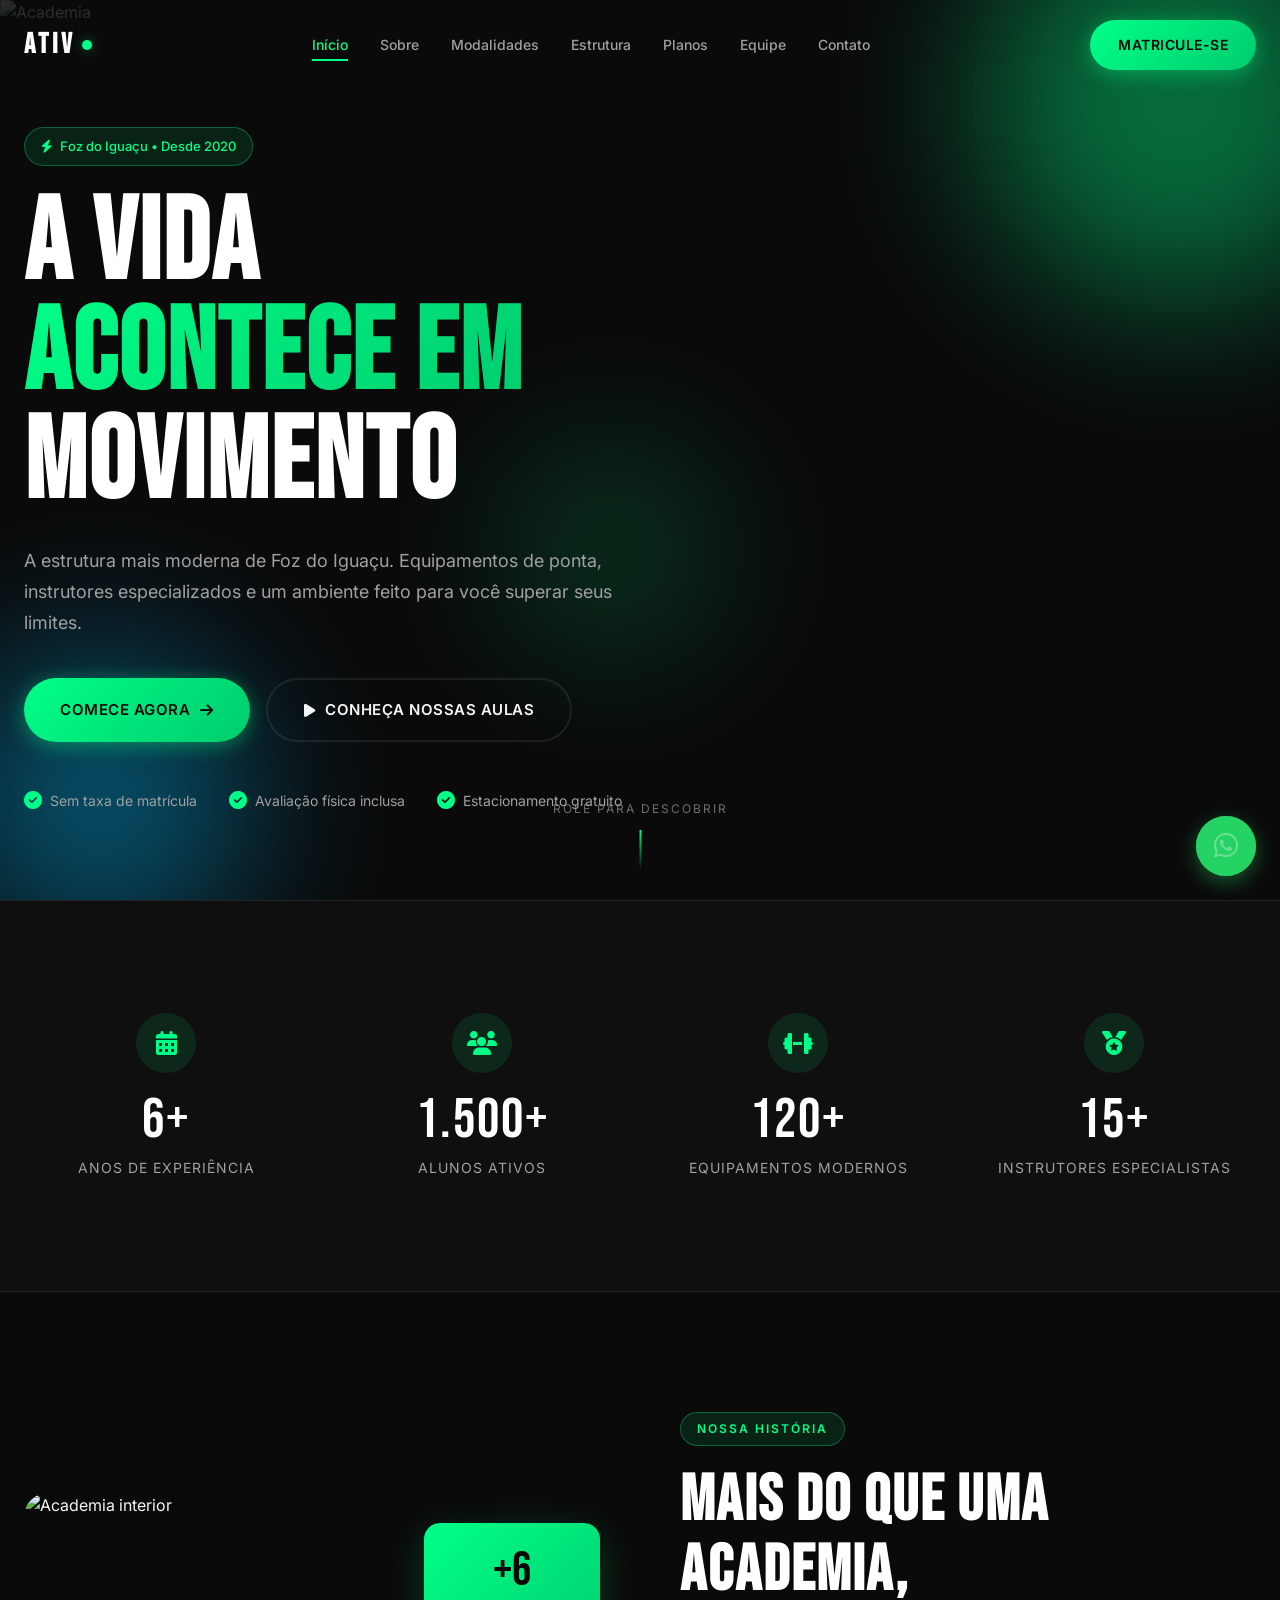
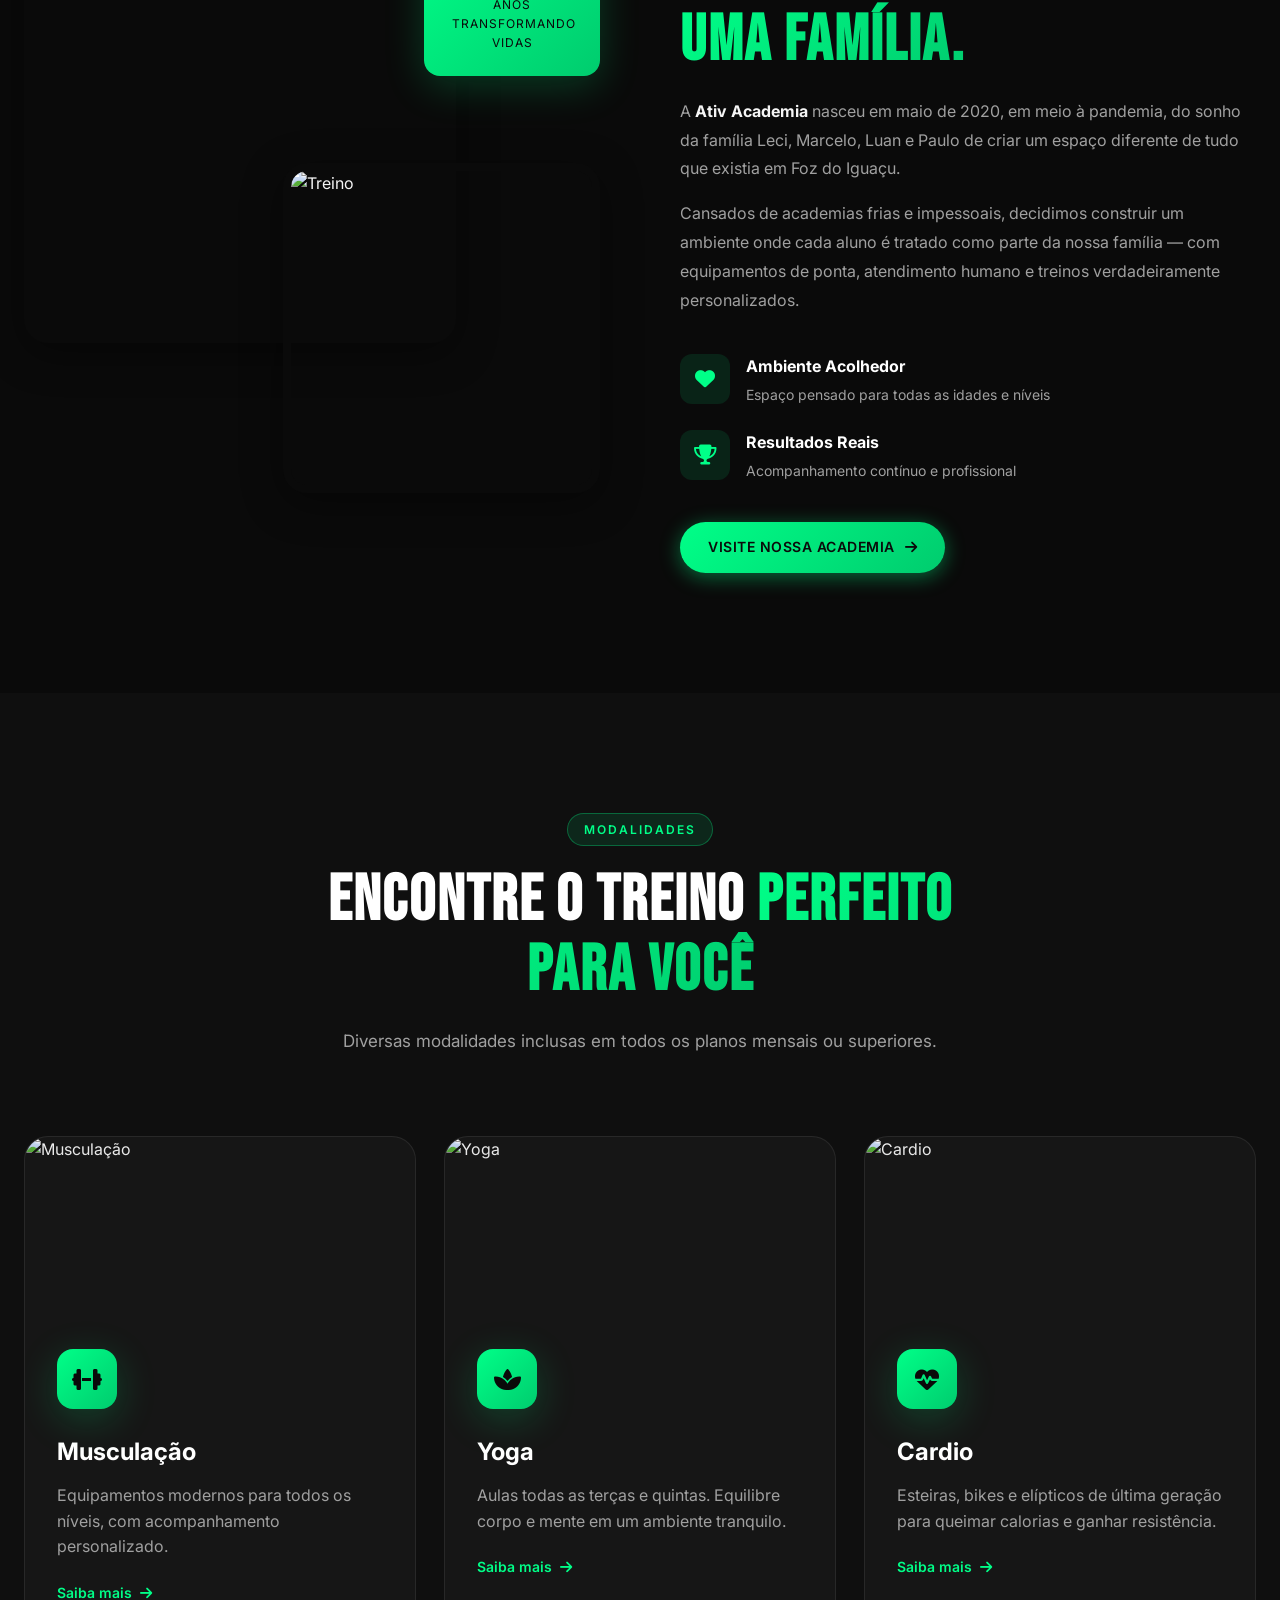
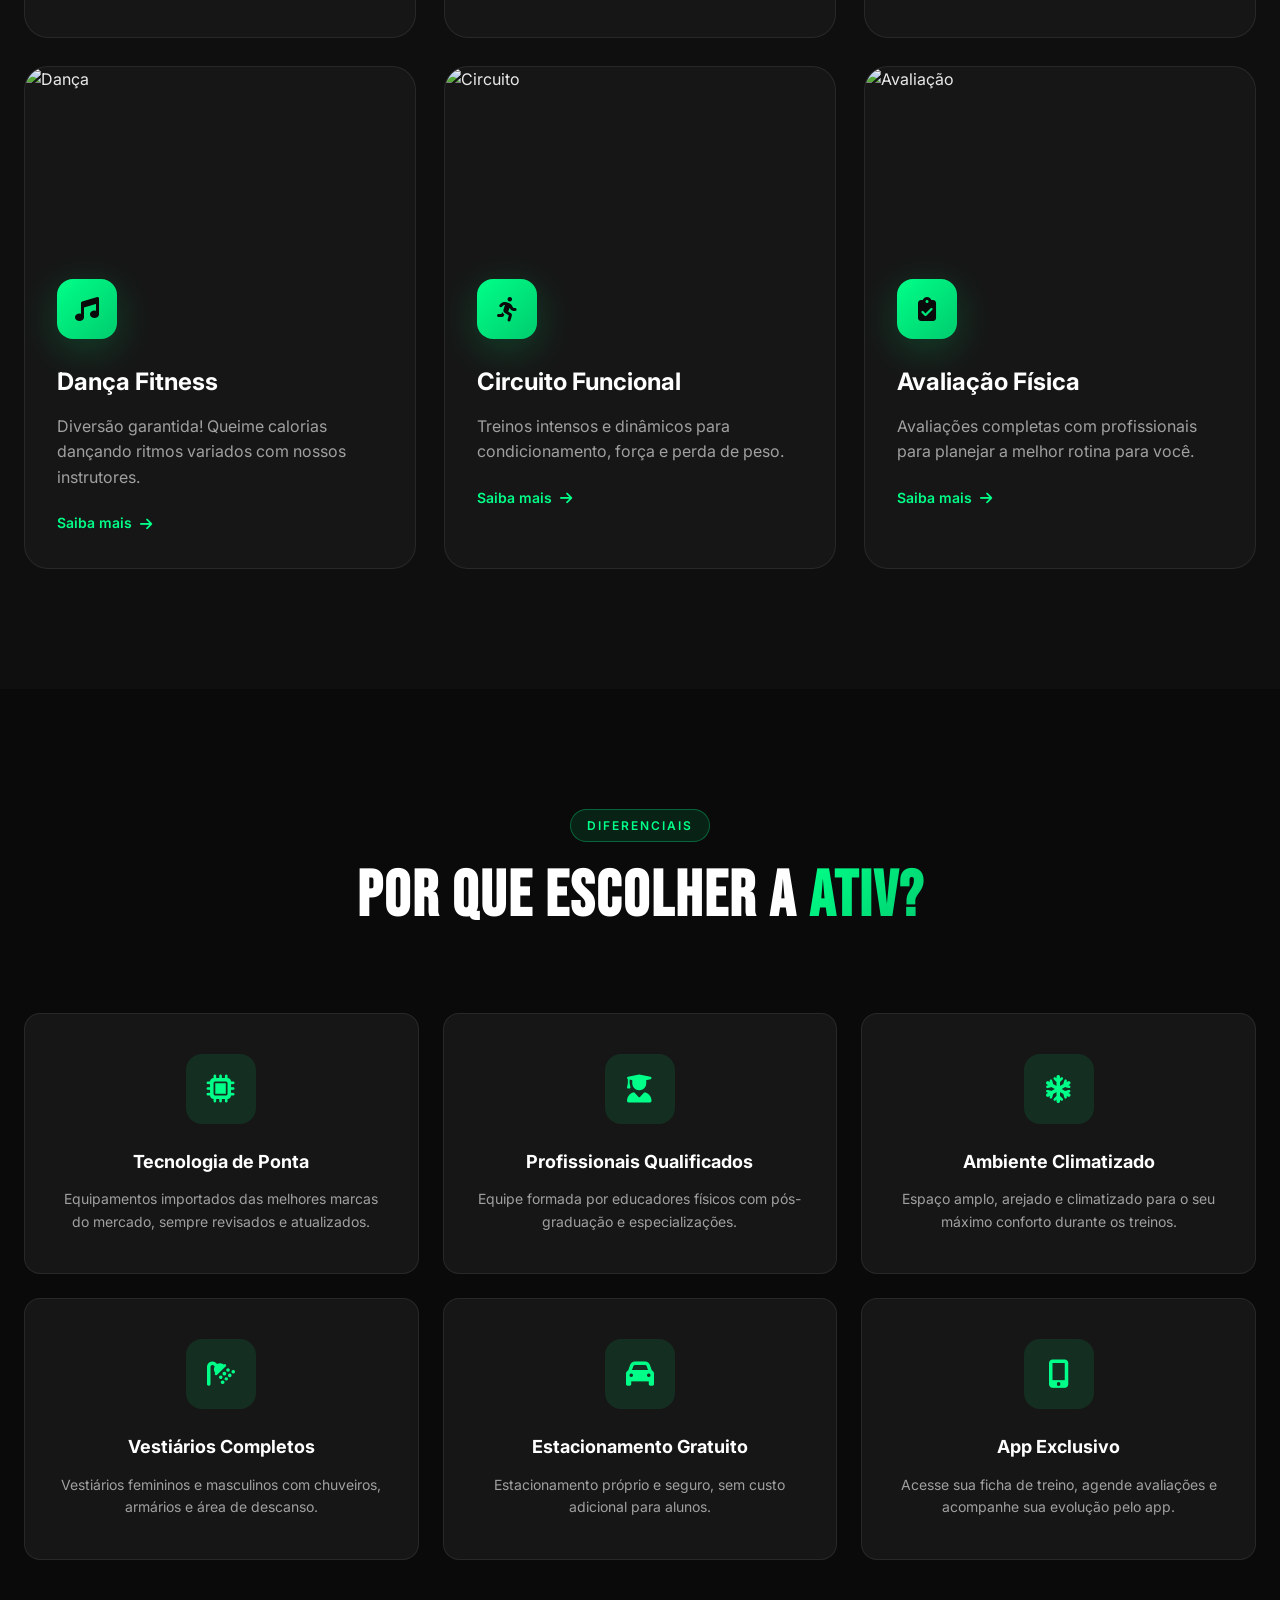
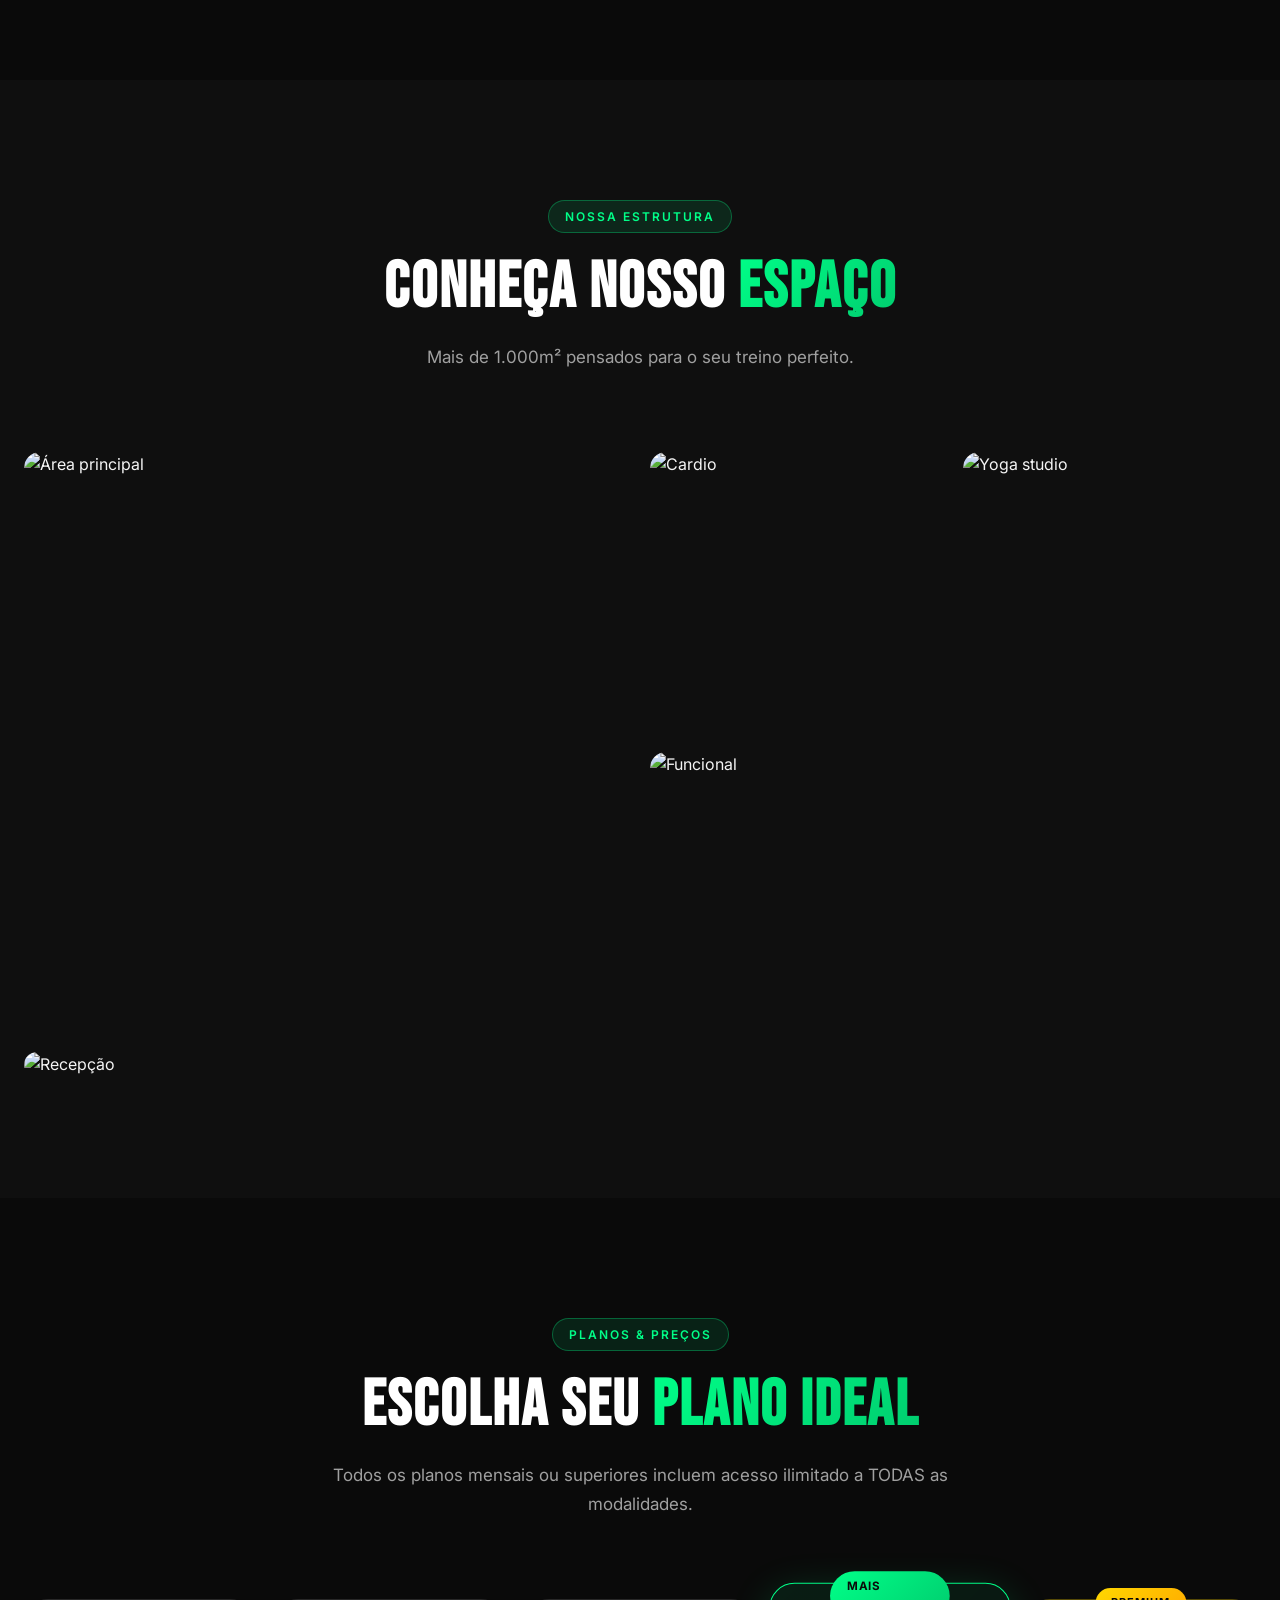
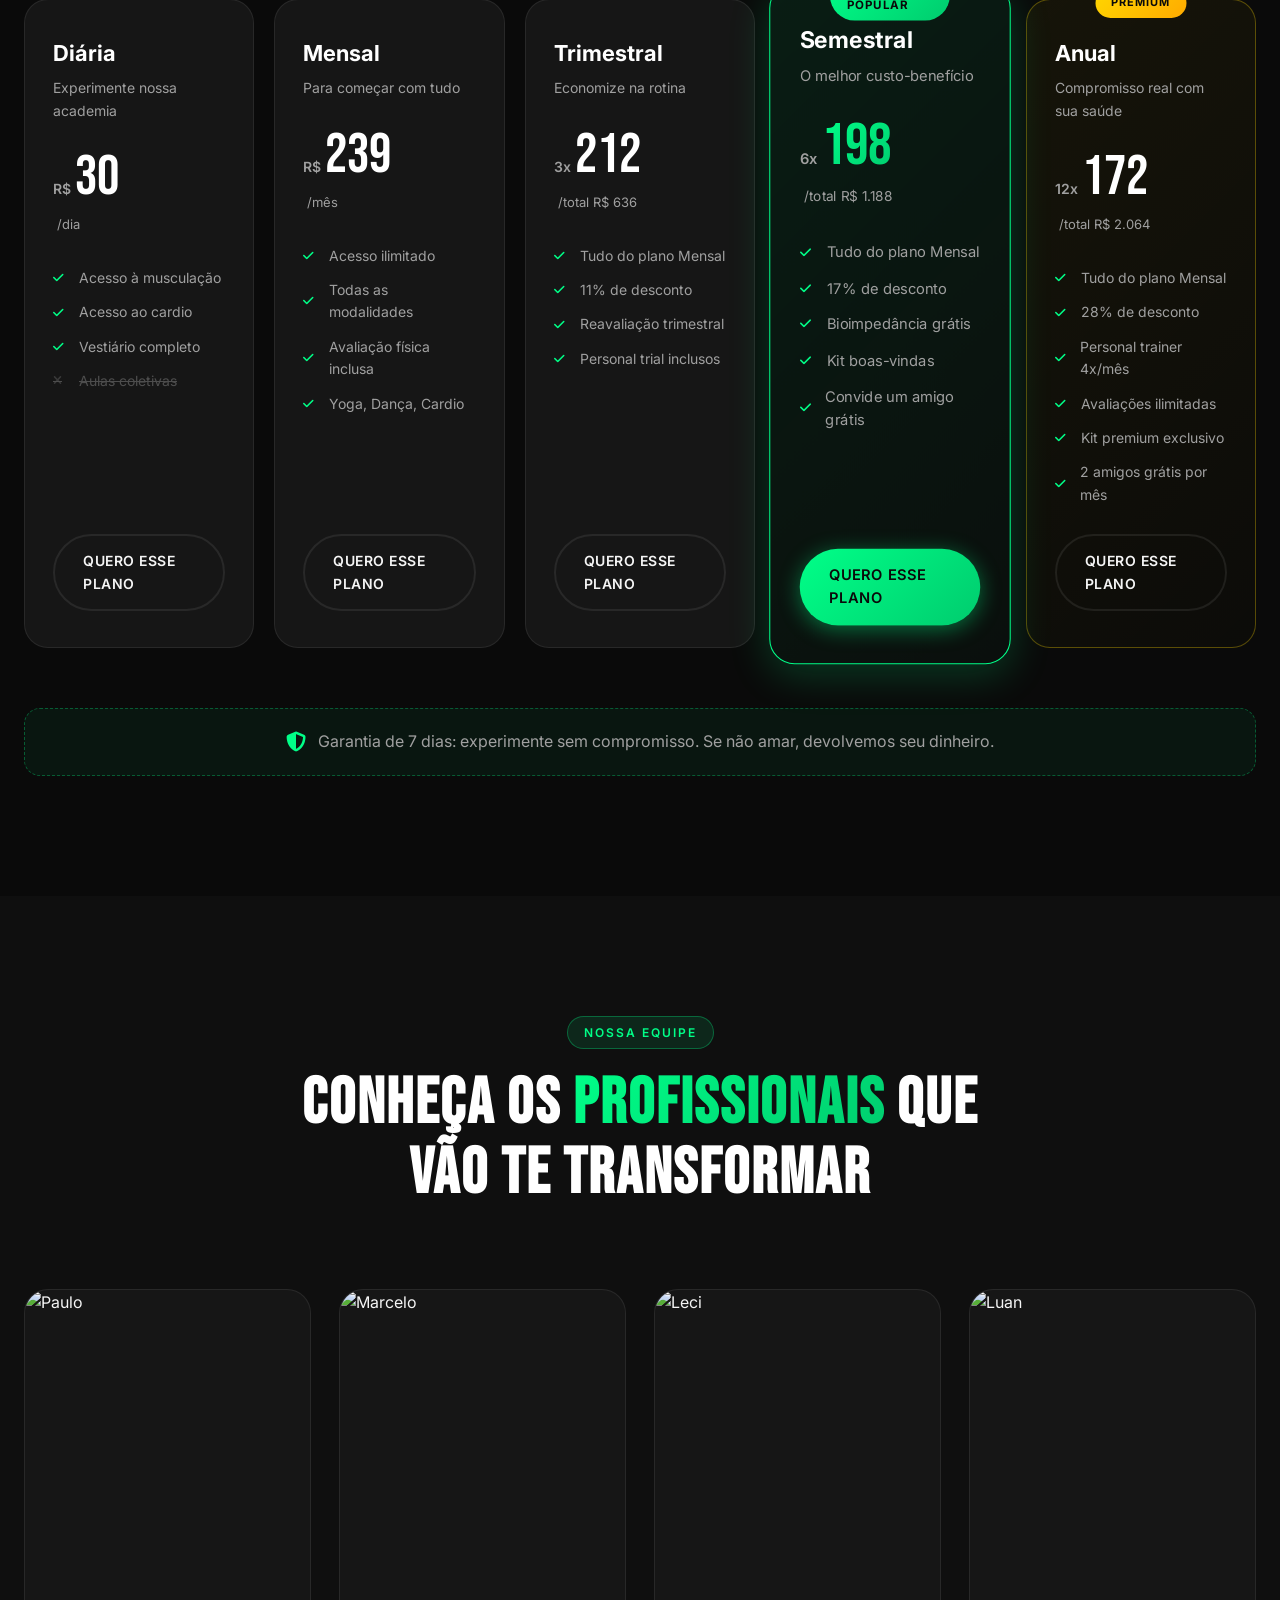
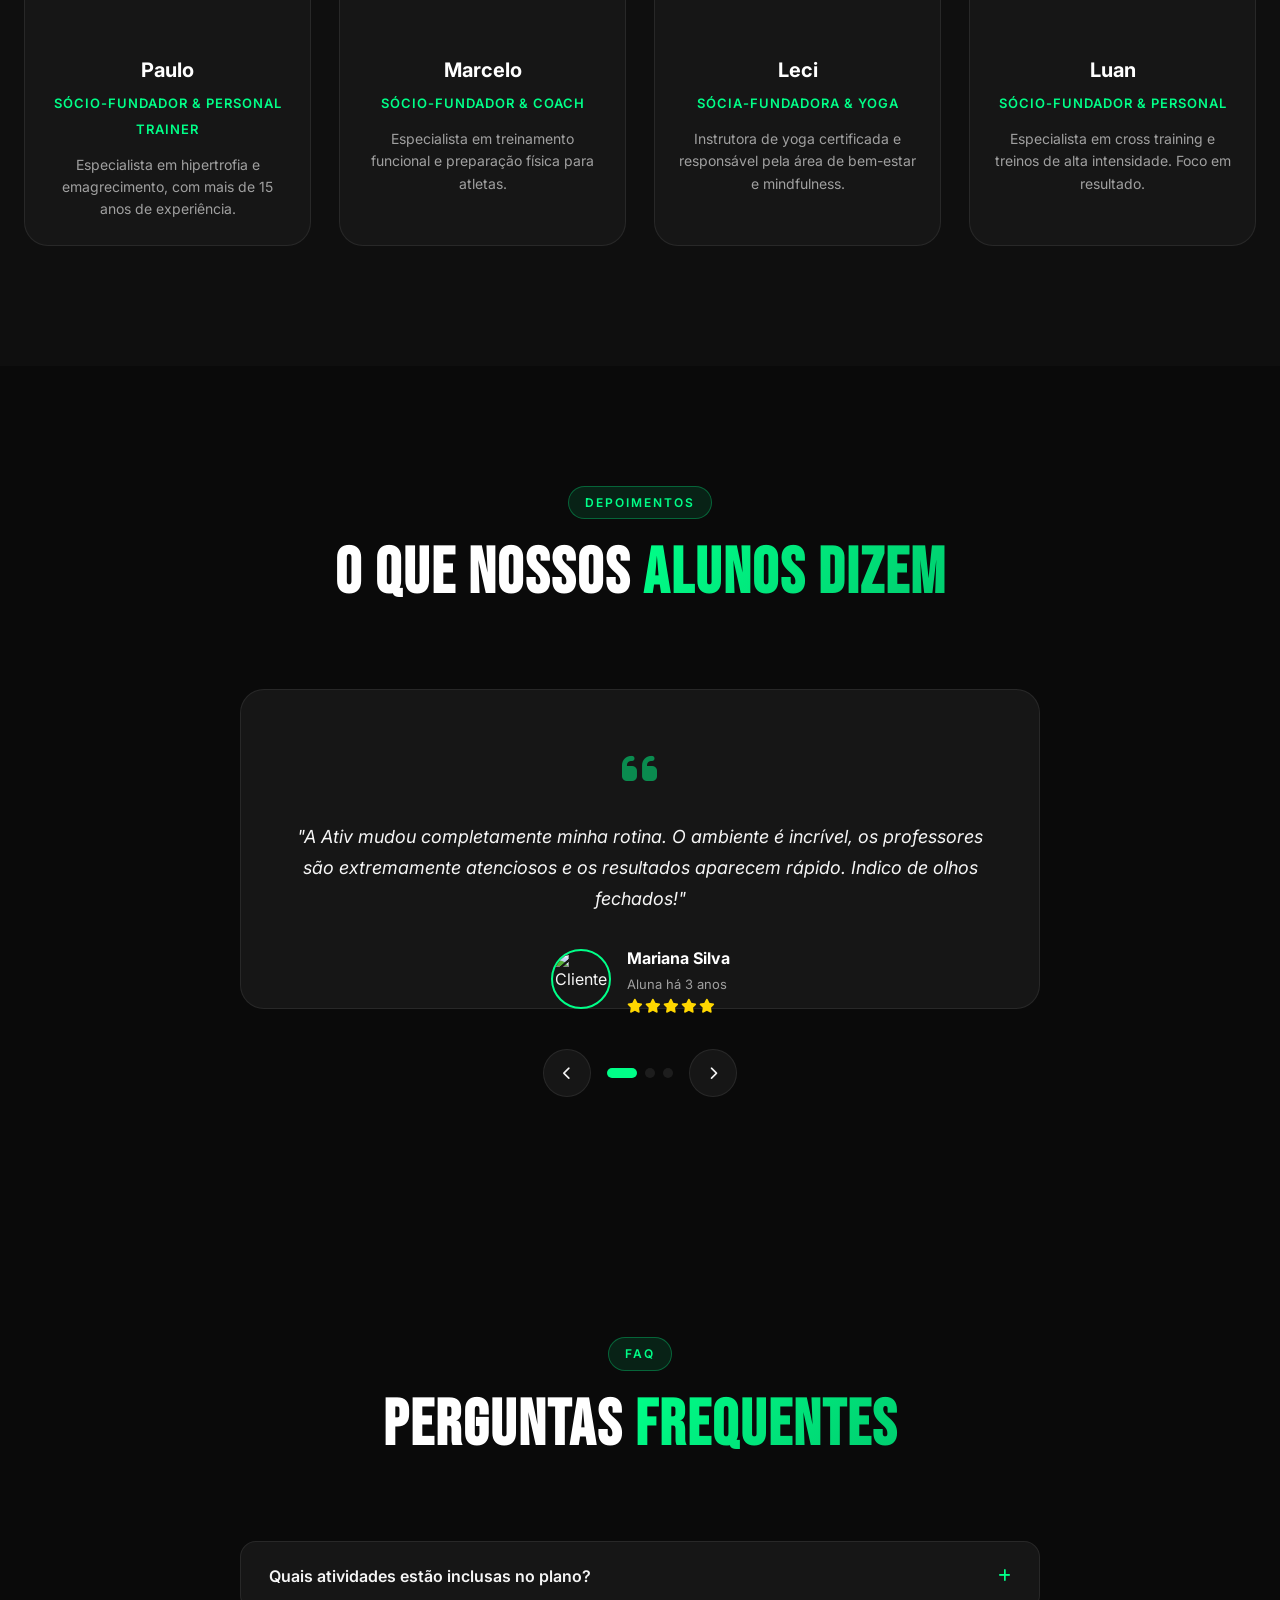
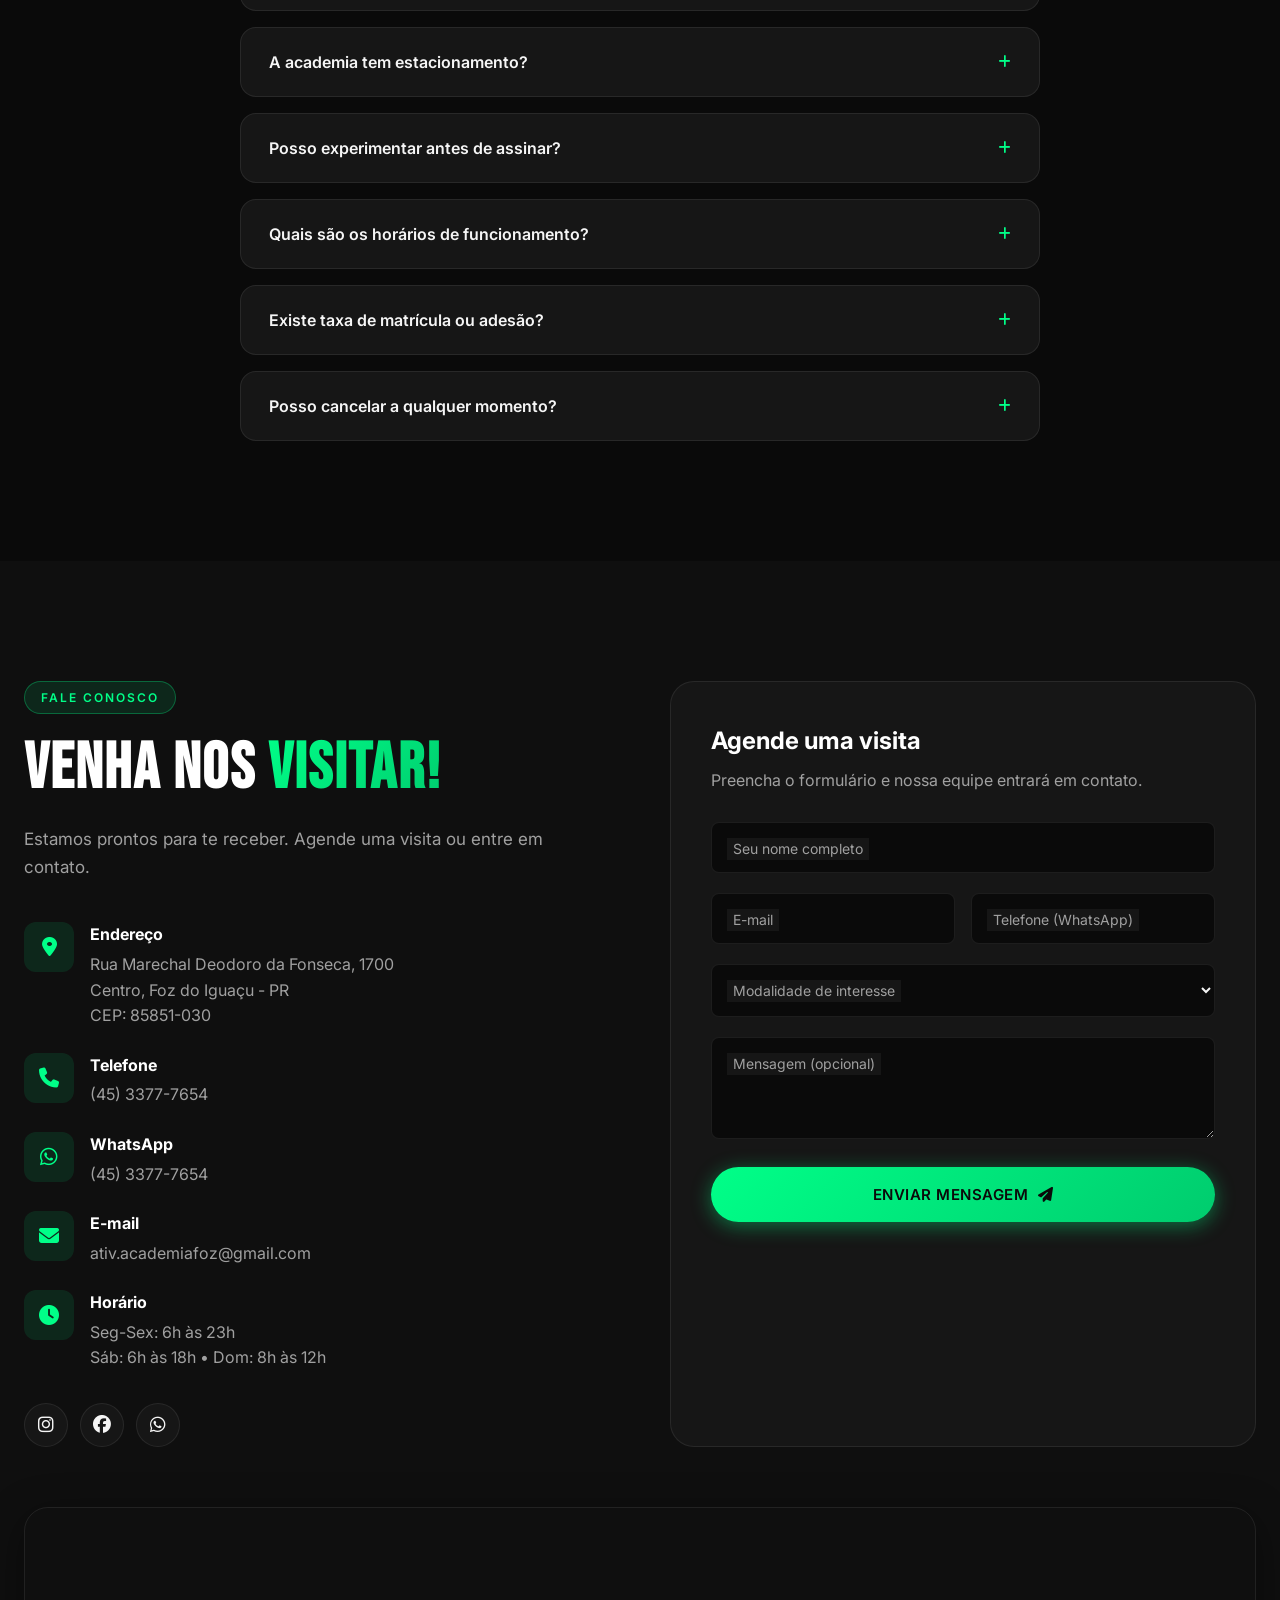
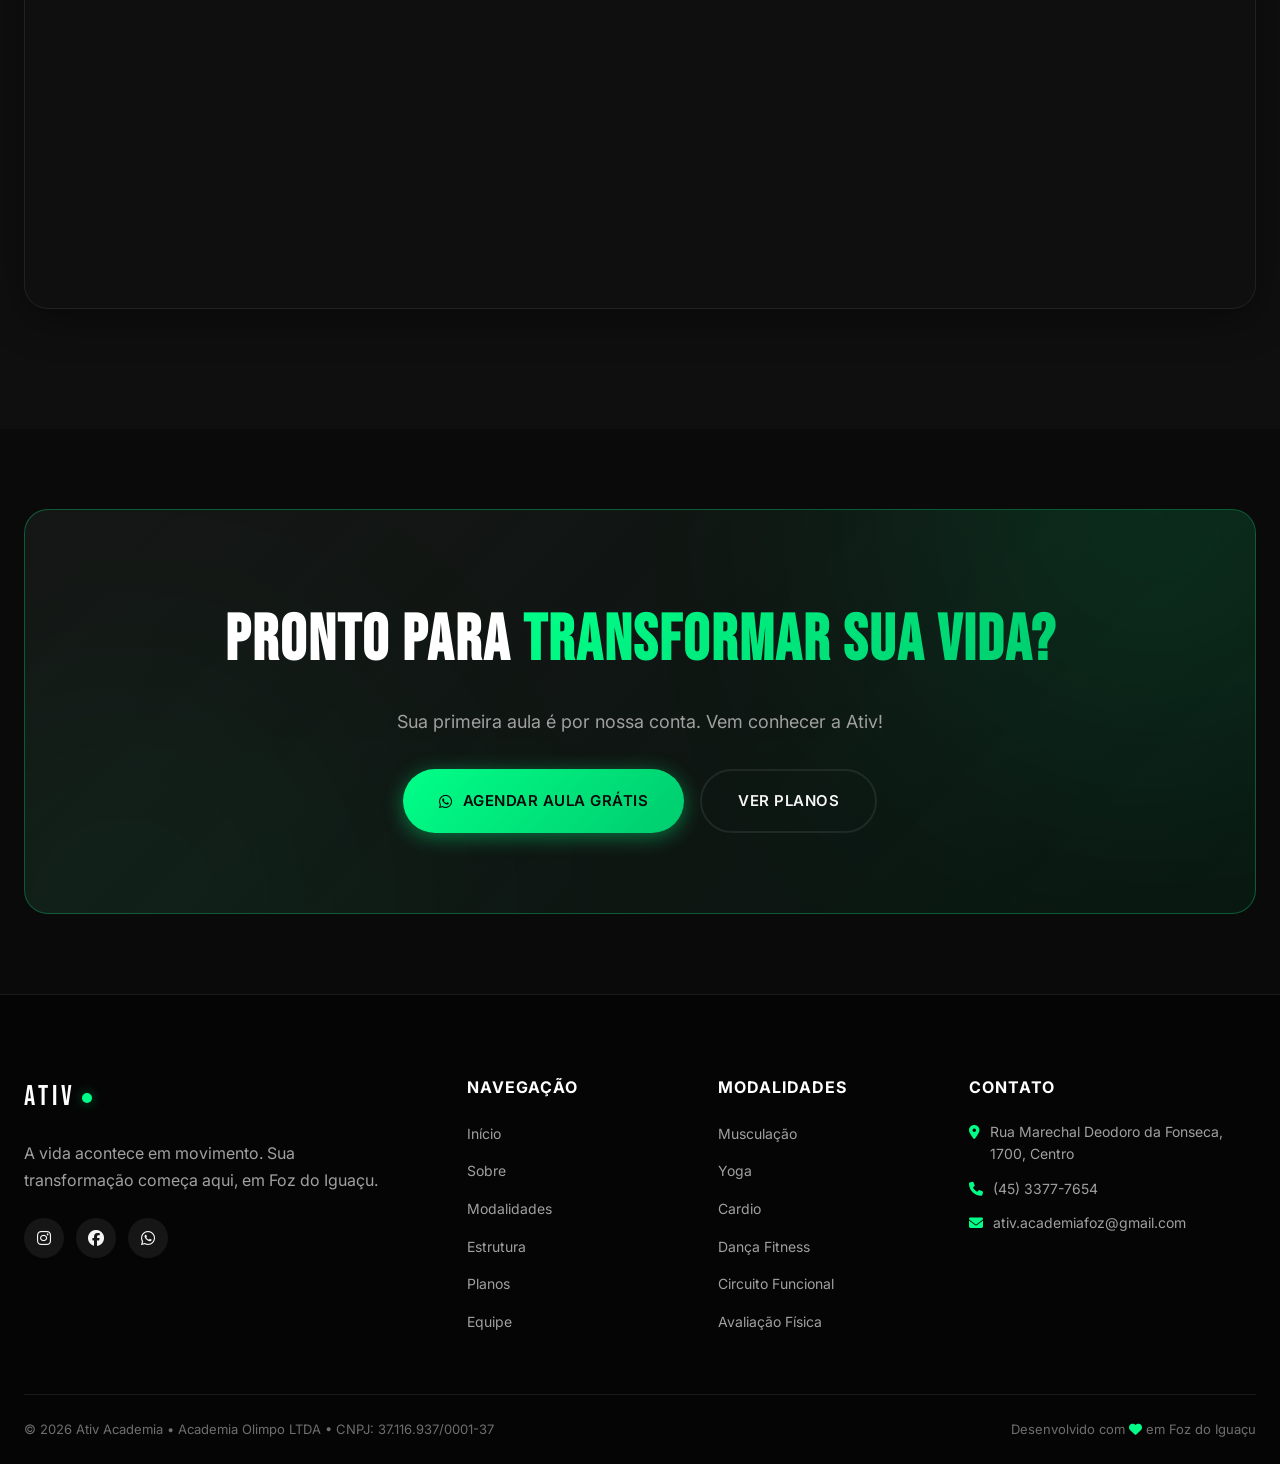
==== index.html @ f7164c3c "Adiciona arquivos do site Ativ Academia" ====
<!DOCTYPE html>
<html lang="pt-BR">
<head>
    <meta charset="UTF-8">
    <meta name="viewport" content="width=device-width, initial-scale=1.0">
    <meta name="description" content="Ativ Academia - A estrutura mais moderna de Foz do Iguaçu. Musculação, Yoga, Dança, Cardio e muito mais. A vida acontece em movimento.">
    <meta name="keywords" content="academia, foz do iguaçu, musculação, yoga, fitness, treino, saúde">
    <meta name="theme-color" content="#00ff88">
    <meta property="og:title" content="Ativ Academia | A vida acontece em movimento">
    <meta property="og:description" content="A estrutura mais moderna de Foz do Iguaçu. Musculação, Yoga, Cardio, Dança e Funcional.">
    <meta property="og:image" content="https://images.unsplash.com/photo-1534438327276-14e5300c3a48?ixlib=rb-4.0.3&auto=format&fit=crop&w=1200&q=80">
    <meta property="og:type" content="website">
    <meta property="og:locale" content="pt_BR">
    <title>Ativ Academia | A vida acontece em movimento</title>
    <link rel="icon" type="image/svg+xml" href="data:image/svg+xml,%3Csvg xmlns='http://www.w3.org/2000/svg' viewBox='0 0 100 100'%3E%3Crect width='100' height='100' rx='20' fill='%230a0a0a'/%3E%3Ctext x='50' y='68' font-family='Arial Black' font-size='52' font-weight='900' text-anchor='middle' fill='%2300ff88'%3EA%3C/text%3E%3C/svg%3E">
    <link rel="preconnect" href="https://fonts.googleapis.com">
    <link rel="preconnect" href="https://fonts.gstatic.com" crossorigin>
    <link href="https://fonts.googleapis.com/css2?family=Bebas+Neue&family=Inter:wght@300;400;500;600;700;800;900&display=swap" rel="stylesheet">
    <link rel="stylesheet" href="https://cdnjs.cloudflare.com/ajax/libs/font-awesome/6.5.1/css/all.min.css">
    <link rel="stylesheet" href="css/style.css">
</head>
<body>

    <!-- Loading Screen -->
    <div class="loader" id="loader">
        <div class="loader-content">
            <div class="loader-logo">ATIV</div>
            <div class="loader-bar"><div class="loader-progress"></div></div>
        </div>
    </div>

    <!-- Scroll Progress Bar -->
    <div class="scroll-progress" id="scrollProgress"></div>

    <!-- Floating WhatsApp -->
    <a href="https://wa.me/554533777654?text=Olá!%20Vim%20pelo%20site%20da%20Ativ%20Academia" target="_blank" rel="noopener" class="floating-whatsapp" aria-label="Fale conosco pelo WhatsApp">
        <i class="fab fa-whatsapp"></i>
        <span class="pulse"></span>
    </a>

    <!-- Header / Navigation -->
    <header class="header" id="header">
        <nav class="nav container">
            <a href="#home" class="nav-logo">
                <span class="logo-text">ATIV</span>
                <span class="logo-dot"></span>
            </a>
            <ul class="nav-menu" id="navMenu">
                <li><a href="#home" class="nav-link active">Início</a></li>
                <li><a href="#sobre" class="nav-link">Sobre</a></li>
                <li><a href="#modalidades" class="nav-link">Modalidades</a></li>
                <li><a href="#estrutura" class="nav-link">Estrutura</a></li>
                <li><a href="#planos" class="nav-link">Planos</a></li>
                <li><a href="#equipe" class="nav-link">Equipe</a></li>
                <li><a href="#contato" class="nav-link">Contato</a></li>
            </ul>
            <div class="nav-actions">
                <a href="#planos" class="btn btn-primary nav-cta">Matricule-se</a>
                <button type="button" class="nav-toggle" id="navToggle" aria-label="Abrir menu de navegação">
                    <span></span><span></span><span></span>
                </button>
            </div>
        </nav>
    </header>

    <!-- Hero Section -->
    <section class="hero" id="home">
        <div class="hero-bg">
            <div class="hero-overlay"></div>
            <img src="https://images.unsplash.com/photo-1534438327276-14e5300c3a48?ixlib=rb-4.0.3&auto=format&fit=crop&w=1920&q=80" alt="Academia" class="hero-image">
        </div>
        <div class="hero-shapes">
            <div class="shape shape-1"></div>
            <div class="shape shape-2"></div>
            <div class="shape shape-3"></div>
        </div>
        <div class="container hero-container">
            <div class="hero-content">
                <span class="hero-tag" data-aos="fade-up">
                    <i class="fas fa-bolt"></i> Foz do Iguaçu • Desde 2020
                </span>
                <h1 class="hero-title" data-aos="fade-up" data-aos-delay="100">
                    A VIDA <br>
                    <span class="text-gradient">ACONTECE EM</span><br>
                    MOVIMENTO
                </h1>
                <p class="hero-subtitle" data-aos="fade-up" data-aos-delay="200">
                    A estrutura mais moderna de Foz do Iguaçu. Equipamentos de ponta, instrutores especializados e um ambiente feito para você superar seus limites.
                </p>
                <div class="hero-actions" data-aos="fade-up" data-aos-delay="300">
                    <a href="#planos" class="btn btn-primary btn-large">
                        <span>Comece Agora</span>
                        <i class="fas fa-arrow-right"></i>
                    </a>
                    <a href="#modalidades" class="btn btn-outline btn-large">
                        <i class="fas fa-play"></i>
                        <span>Conheça nossas aulas</span>
                    </a>
                </div>
                <div class="hero-features" data-aos="fade-up" data-aos-delay="400">
                    <div class="feature-item">
                        <i class="fas fa-check-circle"></i>
                        <span>Sem taxa de matrícula</span>
                    </div>
                    <div class="feature-item">
                        <i class="fas fa-check-circle"></i>
                        <span>Avaliação física inclusa</span>
                    </div>
                    <div class="feature-item">
                        <i class="fas fa-check-circle"></i>
                        <span>Estacionamento gratuito</span>
                    </div>
                </div>
            </div>
        </div>
        <div class="hero-scroll">
            <span>Role para descobrir</span>
            <div class="scroll-indicator"></div>
        </div>
    </section>

    <!-- Stats Section -->
    <section class="stats">
        <div class="container">
            <div class="stats-grid">
                <div class="stat-card" data-aos="fade-up">
                    <div class="stat-icon"><i class="fas fa-calendar-alt"></i></div>
                    <div class="stat-number" data-count="6">0</div>
                    <div class="stat-label">Anos de experiência</div>
                </div>
                <div class="stat-card" data-aos="fade-up" data-aos-delay="100">
                    <div class="stat-icon"><i class="fas fa-users"></i></div>
                    <div class="stat-number" data-count="1500">0</div>
                    <div class="stat-label">Alunos ativos</div>
                </div>
                <div class="stat-card" data-aos="fade-up" data-aos-delay="200">
                    <div class="stat-icon"><i class="fas fa-dumbbell"></i></div>
                    <div class="stat-number" data-count="120">0</div>
                    <div class="stat-label">Equipamentos modernos</div>
                </div>
                <div class="stat-card" data-aos="fade-up" data-aos-delay="300">
                    <div class="stat-icon"><i class="fas fa-medal"></i></div>
                    <div class="stat-number" data-count="15">0</div>
                    <div class="stat-label">Instrutores especialistas</div>
                </div>
            </div>
        </div>
    </section>

    <!-- About Section -->
    <section class="about" id="sobre">
        <div class="container">
            <div class="about-grid">
                <div class="about-images" data-aos="fade-right">
                    <div class="about-img-main">
                        <img src="https://images.unsplash.com/photo-1571902943202-507ec2618e8f?ixlib=rb-4.0.3&auto=format&fit=crop&w=800&q=80" alt="Academia interior">
                    </div>
                    <div class="about-img-secondary">
                        <img src="https://images.unsplash.com/photo-1599058917212-d750089bc07e?ixlib=rb-4.0.3&auto=format&fit=crop&w=600&q=80" alt="Treino">
                    </div>
                    <div class="about-badge">
                        <span class="badge-number">+6</span>
                        <span class="badge-text">Anos transformando vidas</span>
                    </div>
                </div>
                <div class="about-content" data-aos="fade-left">
                    <span class="section-tag">Nossa História</span>
                    <h2 class="section-title">Mais do que uma academia,<br><span class="text-gradient">uma família.</span></h2>
                    <p class="about-text">
                        A <strong>Ativ Academia</strong> nasceu em maio de 2020, em meio à pandemia, do sonho da família Leci, Marcelo, Luan e Paulo de criar um espaço diferente de tudo que existia em Foz do Iguaçu.
                    </p>
                    <p class="about-text">
                        Cansados de academias frias e impessoais, decidimos construir um ambiente onde cada aluno é tratado como parte da nossa família — com equipamentos de ponta, atendimento humano e treinos verdadeiramente personalizados.
                    </p>
                    <div class="about-features">
                        <div class="about-feature">
                            <div class="feature-icon"><i class="fas fa-heart"></i></div>
                            <div>
                                <h4>Ambiente Acolhedor</h4>
                                <p>Espaço pensado para todas as idades e níveis</p>
                            </div>
                        </div>
                        <div class="about-feature">
                            <div class="feature-icon"><i class="fas fa-trophy"></i></div>
                            <div>
                                <h4>Resultados Reais</h4>
                                <p>Acompanhamento contínuo e profissional</p>
                            </div>
                        </div>
                    </div>
                    <a href="#contato" class="btn btn-primary">
                        Visite nossa academia <i class="fas fa-arrow-right"></i>
                    </a>
                </div>
            </div>
        </div>
    </section>

    <!-- Modalidades Section -->
    <section class="modalidades" id="modalidades">
        <div class="container">
            <div class="section-header" data-aos="fade-up">
                <span class="section-tag">Modalidades</span>
                <h2 class="section-title">Encontre o treino <span class="text-gradient">perfeito para você</span></h2>
                <p class="section-subtitle">Diversas modalidades inclusas em todos os planos mensais ou superiores.</p>
            </div>
            <div class="modalidades-grid">
                <div class="modalidade-card" data-aos="fade-up">
                    <div class="card-image">
                        <img src="https://images.unsplash.com/photo-1581009146145-b5ef050c2e1e?ixlib=rb-4.0.3&auto=format&fit=crop&w=600&q=80" alt="Musculação">
                        <div class="card-overlay"></div>
                    </div>
                    <div class="card-content">
                        <div class="card-icon"><i class="fas fa-dumbbell"></i></div>
                        <h3>Musculação</h3>
                        <p>Equipamentos modernos para todos os níveis, com acompanhamento personalizado.</p>
                        <a href="#contato" class="card-link">Saiba mais <i class="fas fa-arrow-right"></i></a>
                    </div>
                </div>

                <div class="modalidade-card" data-aos="fade-up" data-aos-delay="100">
                    <div class="card-image">
                        <img src="https://images.unsplash.com/photo-1545205597-3d9d02c29597?ixlib=rb-4.0.3&auto=format&fit=crop&w=600&q=80" alt="Yoga">
                        <div class="card-overlay"></div>
                    </div>
                    <div class="card-content">
                        <div class="card-icon"><i class="fas fa-spa"></i></div>
                        <h3>Yoga</h3>
                        <p>Aulas todas as terças e quintas. Equilibre corpo e mente em um ambiente tranquilo.</p>
                        <a href="#contato" class="card-link">Saiba mais <i class="fas fa-arrow-right"></i></a>
                    </div>
                </div>

                <div class="modalidade-card" data-aos="fade-up" data-aos-delay="200">
                    <div class="card-image">
                        <img src="https://images.unsplash.com/photo-1538805060514-97d9cc17730c?ixlib=rb-4.0.3&auto=format&fit=crop&w=600&q=80" alt="Cardio">
                        <div class="card-overlay"></div>
                    </div>
                    <div class="card-content">
                        <div class="card-icon"><i class="fas fa-heartbeat"></i></div>
                        <h3>Cardio</h3>
                        <p>Esteiras, bikes e elípticos de última geração para queimar calorias e ganhar resistência.</p>
                        <a href="#contato" class="card-link">Saiba mais <i class="fas fa-arrow-right"></i></a>
                    </div>
                </div>

                <div class="modalidade-card" data-aos="fade-up" data-aos-delay="300">
                    <div class="card-image">
                        <img src="https://images.unsplash.com/photo-1518611012118-696072aa579a?ixlib=rb-4.0.3&auto=format&fit=crop&w=600&q=80" alt="Dança">
                        <div class="card-overlay"></div>
                    </div>
                    <div class="card-content">
                        <div class="card-icon"><i class="fas fa-music"></i></div>
                        <h3>Dança Fitness</h3>
                        <p>Diversão garantida! Queime calorias dançando ritmos variados com nossos instrutores.</p>
                        <a href="#contato" class="card-link">Saiba mais <i class="fas fa-arrow-right"></i></a>
                    </div>
                </div>

                <div class="modalidade-card" data-aos="fade-up" data-aos-delay="400">
                    <div class="card-image">
                        <img src="https://images.unsplash.com/photo-1517836357463-d25dfeac3438?ixlib=rb-4.0.3&auto=format&fit=crop&w=600&q=80" alt="Circuito">
                        <div class="card-overlay"></div>
                    </div>
                    <div class="card-content">
                        <div class="card-icon"><i class="fas fa-running"></i></div>
                        <h3>Circuito Funcional</h3>
                        <p>Treinos intensos e dinâmicos para condicionamento, força e perda de peso.</p>
                        <a href="#contato" class="card-link">Saiba mais <i class="fas fa-arrow-right"></i></a>
                    </div>
                </div>

                <div class="modalidade-card" data-aos="fade-up" data-aos-delay="500">
                    <div class="card-image">
                        <img src="https://images.unsplash.com/photo-1574680096145-d05b474e2155?ixlib=rb-4.0.3&auto=format&fit=crop&w=600&q=80" alt="Avaliação">
                        <div class="card-overlay"></div>
                    </div>
                    <div class="card-content">
                        <div class="card-icon"><i class="fas fa-clipboard-check"></i></div>
                        <h3>Avaliação Física</h3>
                        <p>Avaliações completas com profissionais para planejar a melhor rotina para você.</p>
                        <a href="#contato" class="card-link">Saiba mais <i class="fas fa-arrow-right"></i></a>
                    </div>
                </div>
            </div>
        </div>
    </section>

    <!-- Diferenciais / Features -->
    <section class="features">
        <div class="container">
            <div class="section-header" data-aos="fade-up">
                <span class="section-tag">Diferenciais</span>
                <h2 class="section-title">Por que escolher a <span class="text-gradient">Ativ?</span></h2>
            </div>
            <div class="features-grid">
                <div class="feature-card" data-aos="zoom-in">
                    <div class="feature-card-icon"><i class="fas fa-microchip"></i></div>
                    <h3>Tecnologia de Ponta</h3>
                    <p>Equipamentos importados das melhores marcas do mercado, sempre revisados e atualizados.</p>
                </div>
                <div class="feature-card" data-aos="zoom-in" data-aos-delay="100">
                    <div class="feature-card-icon"><i class="fas fa-user-graduate"></i></div>
                    <h3>Profissionais Qualificados</h3>
                    <p>Equipe formada por educadores físicos com pós-graduação e especializações.</p>
                </div>
                <div class="feature-card" data-aos="zoom-in" data-aos-delay="200">
                    <div class="feature-card-icon"><i class="fas fa-snowflake"></i></div>
                    <h3>Ambiente Climatizado</h3>
                    <p>Espaço amplo, arejado e climatizado para o seu máximo conforto durante os treinos.</p>
                </div>
                <div class="feature-card" data-aos="zoom-in" data-aos-delay="300">
                    <div class="feature-card-icon"><i class="fas fa-shower"></i></div>
                    <h3>Vestiários Completos</h3>
                    <p>Vestiários femininos e masculinos com chuveiros, armários e área de descanso.</p>
                </div>
                <div class="feature-card" data-aos="zoom-in" data-aos-delay="400">
                    <div class="feature-card-icon"><i class="fas fa-car"></i></div>
                    <h3>Estacionamento Gratuito</h3>
                    <p>Estacionamento próprio e seguro, sem custo adicional para alunos.</p>
                </div>
                <div class="feature-card" data-aos="zoom-in" data-aos-delay="500">
                    <div class="feature-card-icon"><i class="fas fa-mobile-alt"></i></div>
                    <h3>App Exclusivo</h3>
                    <p>Acesse sua ficha de treino, agende avaliações e acompanhe sua evolução pelo app.</p>
                </div>
            </div>
        </div>
    </section>

    <!-- Estrutura / Galeria -->
    <section class="gallery" id="estrutura">
        <div class="container">
            <div class="section-header" data-aos="fade-up">
                <span class="section-tag">Nossa Estrutura</span>
                <h2 class="section-title">Conheça nosso <span class="text-gradient">espaço</span></h2>
                <p class="section-subtitle">Mais de 1.000m² pensados para o seu treino perfeito.</p>
            </div>
            <div class="gallery-grid">
                <div class="gallery-item gallery-item-large" data-aos="fade-up">
                    <img src="https://images.unsplash.com/photo-1540497077202-7c8a3999166f?ixlib=rb-4.0.3&auto=format&fit=crop&w=1000&q=80" alt="Área principal">
                    <div class="gallery-info">
                        <h4>Área de Musculação</h4>
                        <p>500m² com equipamentos premium</p>
                    </div>
                </div>
                <div class="gallery-item" data-aos="fade-up" data-aos-delay="100">
                    <img src="https://images.unsplash.com/photo-1571019614242-c5c5dee9f50b?ixlib=rb-4.0.3&auto=format&fit=crop&w=600&q=80" alt="Cardio">
                    <div class="gallery-info">
                        <h4>Cardio</h4>
                    </div>
                </div>
                <div class="gallery-item" data-aos="fade-up" data-aos-delay="200">
                    <img src="https://images.unsplash.com/photo-1593079831268-3381b0db4a77?ixlib=rb-4.0.3&auto=format&fit=crop&w=600&q=80" alt="Yoga studio">
                    <div class="gallery-info">
                        <h4>Studio Yoga</h4>
                    </div>
                </div>
                <div class="gallery-item" data-aos="fade-up" data-aos-delay="300">
                    <img src="https://images.unsplash.com/photo-1591291621164-2c6367723315?ixlib=rb-4.0.3&auto=format&fit=crop&w=600&q=80" alt="Funcional">
                    <div class="gallery-info">
                        <h4>Área Funcional</h4>
                    </div>
                </div>
                <div class="gallery-item gallery-item-large" data-aos="fade-up" data-aos-delay="400">
                    <img src="https://images.unsplash.com/photo-1623874514711-0f321325f318?ixlib=rb-4.0.3&auto=format&fit=crop&w=1000&q=80" alt="Recepção">
                    <div class="gallery-info">
                        <h4>Recepção</h4>
                        <p>Atendimento exclusivo e personalizado</p>
                    </div>
                </div>
            </div>
        </div>
    </section>

    <!-- Planos Section -->
    <section class="planos" id="planos">
        <div class="container">
            <div class="section-header" data-aos="fade-up">
                <span class="section-tag">Planos & Preços</span>
                <h2 class="section-title">Escolha seu <span class="text-gradient">plano ideal</span></h2>
                <p class="section-subtitle">Todos os planos mensais ou superiores incluem acesso ilimitado a TODAS as modalidades.</p>
            </div>

            <div class="planos-grid">
                <div class="plano-card" data-aos="fade-up">
                    <div class="plano-header">
                        <h3>Diária</h3>
                        <p>Experimente nossa academia</p>
                    </div>
                    <div class="plano-price">
                        <span class="currency">R$</span>
                        <span class="value">30</span>
                        <span class="period">/dia</span>
                    </div>
                    <ul class="plano-features">
                        <li><i class="fas fa-check"></i> Acesso à musculação</li>
                        <li><i class="fas fa-check"></i> Acesso ao cardio</li>
                        <li><i class="fas fa-check"></i> Vestiário completo</li>
                        <li class="disabled"><i class="fas fa-times"></i> Aulas coletivas</li>
                    </ul>
                    <a href="https://wa.me/554533777654?text=Olá!%20Quero%20fazer%20uma%20diária" target="_blank" rel="noopener" class="btn btn-outline btn-block">Quero esse plano</a>
                </div>

                <div class="plano-card" data-aos="fade-up" data-aos-delay="100">
                    <div class="plano-header">
                        <h3>Mensal</h3>
                        <p>Para começar com tudo</p>
                    </div>
                    <div class="plano-price">
                        <span class="currency">R$</span>
                        <span class="value">239</span>
                        <span class="period">/mês</span>
                    </div>
                    <ul class="plano-features">
                        <li><i class="fas fa-check"></i> Acesso ilimitado</li>
                        <li><i class="fas fa-check"></i> Todas as modalidades</li>
                        <li><i class="fas fa-check"></i> Avaliação física inclusa</li>
                        <li><i class="fas fa-check"></i> Yoga, Dança, Cardio</li>
                    </ul>
                    <a href="https://wa.me/554533777654?text=Olá!%20Quero%20o%20plano%20mensal" target="_blank" rel="noopener" class="btn btn-outline btn-block">Quero esse plano</a>
                </div>

                <div class="plano-card" data-aos="fade-up" data-aos-delay="200">
                    <div class="plano-header">
                        <h3>Trimestral</h3>
                        <p>Economize na rotina</p>
                    </div>
                    <div class="plano-price">
                        <span class="currency">3x</span>
                        <span class="value">212</span>
                        <span class="period">/total R$ 636</span>
                    </div>
                    <ul class="plano-features">
                        <li><i class="fas fa-check"></i> Tudo do plano Mensal</li>
                        <li><i class="fas fa-check"></i> 11% de desconto</li>
                        <li><i class="fas fa-check"></i> Reavaliação trimestral</li>
                        <li><i class="fas fa-check"></i> Personal trial inclusos</li>
                    </ul>
                    <a href="https://wa.me/554533777654?text=Olá!%20Quero%20o%20plano%20trimestral" target="_blank" rel="noopener" class="btn btn-outline btn-block">Quero esse plano</a>
                </div>

                <div class="plano-card plano-featured" data-aos="fade-up" data-aos-delay="300">
                    <div class="plano-badge">Mais Popular</div>
                    <div class="plano-header">
                        <h3>Semestral</h3>
                        <p>O melhor custo-benefício</p>
                    </div>
                    <div class="plano-price">
                        <span class="currency">6x</span>
                        <span class="value">198</span>
                        <span class="period">/total R$ 1.188</span>
                    </div>
                    <ul class="plano-features">
                        <li><i class="fas fa-check"></i> Tudo do plano Mensal</li>
                        <li><i class="fas fa-check"></i> 17% de desconto</li>
                        <li><i class="fas fa-check"></i> Bioimpedância grátis</li>
                        <li><i class="fas fa-check"></i> Kit boas-vindas</li>
                        <li><i class="fas fa-check"></i> Convide um amigo grátis</li>
                    </ul>
                    <a href="https://wa.me/554533777654?text=Olá!%20Quero%20o%20plano%20semestral" target="_blank" rel="noopener" class="btn btn-primary btn-block">Quero esse plano</a>
                </div>

                <div class="plano-card plano-premium" data-aos="fade-up" data-aos-delay="400">
                    <div class="plano-badge plano-badge-premium">Premium</div>
                    <div class="plano-header">
                        <h3>Anual</h3>
                        <p>Compromisso real com sua saúde</p>
                    </div>
                    <div class="plano-price">
                        <span class="currency">12x</span>
                        <span class="value">172</span>
                        <span class="period">/total R$ 2.064</span>
                    </div>
                    <ul class="plano-features">
                        <li><i class="fas fa-check"></i> Tudo do plano Mensal</li>
                        <li><i class="fas fa-check"></i> 28% de desconto</li>
                        <li><i class="fas fa-check"></i> Personal trainer 4x/mês</li>
                        <li><i class="fas fa-check"></i> Avaliações ilimitadas</li>
                        <li><i class="fas fa-check"></i> Kit premium exclusivo</li>
                        <li><i class="fas fa-check"></i> 2 amigos grátis por mês</li>
                    </ul>
                    <a href="https://wa.me/554533777654?text=Olá!%20Quero%20o%20plano%20anual" target="_blank" rel="noopener" class="btn btn-outline btn-block">Quero esse plano</a>
                </div>
            </div>

            <div class="planos-note" data-aos="fade-up">
                <i class="fas fa-shield-alt"></i>
                <p>Garantia de 7 dias: experimente sem compromisso. Se não amar, devolvemos seu dinheiro.</p>
            </div>
        </div>
    </section>

    <!-- Equipe Section -->
    <section class="equipe" id="equipe">
        <div class="container">
            <div class="section-header" data-aos="fade-up">
                <span class="section-tag">Nossa Equipe</span>
                <h2 class="section-title">Conheça os <span class="text-gradient">profissionais</span> que vão te transformar</h2>
            </div>
            <div class="equipe-grid">
                <div class="equipe-card" data-aos="fade-up">
                    <div class="equipe-photo">
                        <img src="https://images.unsplash.com/photo-1567013127542-490d757e51fc?ixlib=rb-4.0.3&auto=format&fit=crop&w=600&q=80" alt="Paulo">
                        <div class="equipe-social">
                            <a href="#"><i class="fab fa-instagram"></i></a>
                            <a href="#"><i class="fab fa-facebook"></i></a>
                            <a href="#"><i class="fab fa-whatsapp"></i></a>
                        </div>
                    </div>
                    <div class="equipe-info">
                        <h3>Paulo</h3>
                        <span>Sócio-Fundador & Personal Trainer</span>
                        <p>Especialista em hipertrofia e emagrecimento, com mais de 15 anos de experiência.</p>
                    </div>
                </div>

                <div class="equipe-card" data-aos="fade-up" data-aos-delay="100">
                    <div class="equipe-photo">
                        <img src="https://images.unsplash.com/photo-1583468982228-19f19164aee2?ixlib=rb-4.0.3&auto=format&fit=crop&w=600&q=80" alt="Marcelo">
                        <div class="equipe-social">
                            <a href="#"><i class="fab fa-instagram"></i></a>
                            <a href="#"><i class="fab fa-facebook"></i></a>
                            <a href="#"><i class="fab fa-whatsapp"></i></a>
                        </div>
                    </div>
                    <div class="equipe-info">
                        <h3>Marcelo</h3>
                        <span>Sócio-Fundador & Coach</span>
                        <p>Especialista em treinamento funcional e preparação física para atletas.</p>
                    </div>
                </div>

                <div class="equipe-card" data-aos="fade-up" data-aos-delay="200">
                    <div class="equipe-photo">
                        <img src="https://images.unsplash.com/photo-1594381898411-846e7d193883?ixlib=rb-4.0.3&auto=format&fit=crop&w=600&q=80" alt="Leci">
                        <div class="equipe-social">
                            <a href="#"><i class="fab fa-instagram"></i></a>
                            <a href="#"><i class="fab fa-facebook"></i></a>
                            <a href="#"><i class="fab fa-whatsapp"></i></a>
                        </div>
                    </div>
                    <div class="equipe-info">
                        <h3>Leci</h3>
                        <span>Sócia-Fundadora & Yoga</span>
                        <p>Instrutora de yoga certificada e responsável pela área de bem-estar e mindfulness.</p>
                    </div>
                </div>

                <div class="equipe-card" data-aos="fade-up" data-aos-delay="300">
                    <div class="equipe-photo">
                        <img src="https://images.unsplash.com/photo-1605296867424-35fc25c9212a?ixlib=rb-4.0.3&auto=format&fit=crop&w=600&q=80" alt="Luan">
                        <div class="equipe-social">
                            <a href="#"><i class="fab fa-instagram"></i></a>
                            <a href="#"><i class="fab fa-facebook"></i></a>
                            <a href="#"><i class="fab fa-whatsapp"></i></a>
                        </div>
                    </div>
                    <div class="equipe-info">
                        <h3>Luan</h3>
                        <span>Sócio-Fundador & Personal</span>
                        <p>Especialista em cross training e treinos de alta intensidade. Foco em resultado.</p>
                    </div>
                </div>
            </div>
        </div>
    </section>

    <!-- Testimonials -->
    <section class="testimonials">
        <div class="container">
            <div class="section-header" data-aos="fade-up">
                <span class="section-tag">Depoimentos</span>
                <h2 class="section-title">O que nossos <span class="text-gradient">alunos dizem</span></h2>
            </div>
            <div class="testimonials-slider" id="testimonialsSlider">
                <div class="testimonial-card active">
                    <div class="testimonial-quote"><i class="fas fa-quote-left"></i></div>
                    <p class="testimonial-text">
                        "A Ativ mudou completamente minha rotina. O ambiente é incrível, os professores são extremamente atenciosos e os resultados aparecem rápido. Indico de olhos fechados!"
                    </p>
                    <div class="testimonial-author">
                        <img src="https://images.unsplash.com/photo-1494790108377-be9c29b29330?ixlib=rb-4.0.3&auto=format&fit=crop&w=200&q=80" alt="Cliente">
                        <div>
                            <h4>Mariana Silva</h4>
                            <span>Aluna há 3 anos</span>
                            <div class="rating">
                                <i class="fas fa-star"></i><i class="fas fa-star"></i><i class="fas fa-star"></i><i class="fas fa-star"></i><i class="fas fa-star"></i>
                            </div>
                        </div>
                    </div>
                </div>

                <div class="testimonial-card">
                    <div class="testimonial-quote"><i class="fas fa-quote-left"></i></div>
                    <p class="testimonial-text">
                        "Comecei sem nenhuma experiência e fui muito bem acolhido. Hoje treino 5x por semana e nunca me senti tão bem. Equipamentos top e ambiente familiar."
                    </p>
                    <div class="testimonial-author">
                        <img src="https://images.unsplash.com/photo-1500648767791-00dcc994a43e?ixlib=rb-4.0.3&auto=format&fit=crop&w=200&q=80" alt="Cliente">
                        <div>
                            <h4>Rafael Mendes</h4>
                            <span>Aluno há 2 anos</span>
                            <div class="rating">
                                <i class="fas fa-star"></i><i class="fas fa-star"></i><i class="fas fa-star"></i><i class="fas fa-star"></i><i class="fas fa-star"></i>
                            </div>
                        </div>
                    </div>
                </div>

                <div class="testimonial-card">
                    <div class="testimonial-quote"><i class="fas fa-quote-left"></i></div>
                    <p class="testimonial-text">
                        "O yoga aqui é maravilhoso! A Leci é uma instrutora incrível e o estúdio é super tranquilo. Voltei a ter qualidade de vida depois de me matricular."
                    </p>
                    <div class="testimonial-author">
                        <img src="https://images.unsplash.com/photo-1438761681033-6461ffad8d80?ixlib=rb-4.0.3&auto=format&fit=crop&w=200&q=80" alt="Cliente">
                        <div>
                            <h4>Camila Oliveira</h4>
                            <span>Aluna há 1 ano</span>
                            <div class="rating">
                                <i class="fas fa-star"></i><i class="fas fa-star"></i><i class="fas fa-star"></i><i class="fas fa-star"></i><i class="fas fa-star"></i>
                            </div>
                        </div>
                    </div>
                </div>
            </div>
            <div class="slider-controls">
                <button class="slider-btn" id="prevTestimonial" aria-label="Anterior"><i class="fas fa-chevron-left"></i></button>
                <div class="slider-dots" id="sliderDots"></div>
                <button class="slider-btn" id="nextTestimonial" aria-label="Próximo"><i class="fas fa-chevron-right"></i></button>
            </div>
        </div>
    </section>

    <!-- FAQ -->
    <section class="faq">
        <div class="container">
            <div class="section-header" data-aos="fade-up">
                <span class="section-tag">FAQ</span>
                <h2 class="section-title">Perguntas <span class="text-gradient">frequentes</span></h2>
            </div>
            <div class="faq-list">
                <div class="faq-item" data-aos="fade-up">
                    <button class="faq-question">
                        <span>Quais atividades estão inclusas no plano?</span>
                        <i class="fas fa-plus"></i>
                    </button>
                    <div class="faq-answer">
                        <p>Em todos os planos mensais, trimestrais, semestrais e anuais você tem acesso ilimitado a TODAS as modalidades: musculação, cardio, yoga, dança, circuito funcional e avaliação física inclusa.</p>
                    </div>
                </div>

                <div class="faq-item" data-aos="fade-up" data-aos-delay="50">
                    <button class="faq-question">
                        <span>A academia tem estacionamento?</span>
                        <i class="fas fa-plus"></i>
                    </button>
                    <div class="faq-answer">
                        <p>Sim! Temos estacionamento próprio, gratuito e seguro para todos os alunos durante o horário de funcionamento.</p>
                    </div>
                </div>

                <div class="faq-item" data-aos="fade-up" data-aos-delay="100">
                    <button class="faq-question">
                        <span>Posso experimentar antes de assinar?</span>
                        <i class="fas fa-plus"></i>
                    </button>
                    <div class="faq-answer">
                        <p>Claro! Oferecemos uma aula experimental gratuita. Também temos plano de diária (R$ 30) caso queira testar nossa estrutura por um dia inteiro.</p>
                    </div>
                </div>

                <div class="faq-item" data-aos="fade-up" data-aos-delay="150">
                    <button class="faq-question">
                        <span>Quais são os horários de funcionamento?</span>
                        <i class="fas fa-plus"></i>
                    </button>
                    <div class="faq-answer">
                        <p><strong>Segunda a Sexta:</strong> 6h às 23h<br><strong>Sábados:</strong> 6h às 18h<br><strong>Domingos:</strong> 8h às 12h</p>
                    </div>
                </div>

                <div class="faq-item" data-aos="fade-up" data-aos-delay="200">
                    <button class="faq-question">
                        <span>Existe taxa de matrícula ou adesão?</span>
                        <i class="fas fa-plus"></i>
                    </button>
                    <div class="faq-answer">
                        <p>Não cobramos taxa de matrícula ou adesão. Você paga apenas o valor do plano escolhido. Simples assim!</p>
                    </div>
                </div>

                <div class="faq-item" data-aos="fade-up" data-aos-delay="250">
                    <button class="faq-question">
                        <span>Posso cancelar a qualquer momento?</span>
                        <i class="fas fa-plus"></i>
                    </button>
                    <div class="faq-answer">
                        <p>Sim. Nos planos mensais não há fidelidade. Nos planos trimestrais, semestrais e anuais existe um vínculo, mas oferecemos garantia de 7 dias para reembolso total caso não esteja satisfeito.</p>
                    </div>
                </div>
            </div>
        </div>
    </section>

    <!-- Contact / Location -->
    <section class="contato" id="contato">
        <div class="container">
            <div class="contato-grid">
                <div class="contato-info" data-aos="fade-right">
                    <span class="section-tag">Fale Conosco</span>
                    <h2 class="section-title">Venha nos <span class="text-gradient">visitar!</span></h2>
                    <p class="section-subtitle">Estamos prontos para te receber. Agende uma visita ou entre em contato.</p>

                    <div class="contato-items">
                        <div class="contato-item">
                            <div class="contato-icon"><i class="fas fa-map-marker-alt"></i></div>
                            <div>
                                <h4>Endereço</h4>
                                <p>Rua Marechal Deodoro da Fonseca, 1700<br>Centro, Foz do Iguaçu - PR<br>CEP: 85851-030</p>
                            </div>
                        </div>
                        <div class="contato-item">
                            <div class="contato-icon"><i class="fas fa-phone"></i></div>
                            <div>
                                <h4>Telefone</h4>
                                <p><a href="tel:+554533777654">(45) 3377-7654</a></p>
                            </div>
                        </div>
                        <div class="contato-item">
                            <div class="contato-icon"><i class="fab fa-whatsapp"></i></div>
                            <div>
                                <h4>WhatsApp</h4>
                                <p><a href="https://wa.me/554533777654?text=Olá!%20Vim%20pelo%20site" target="_blank" rel="noopener">(45) 3377-7654</a></p>
                            </div>
                        </div>
                        <div class="contato-item">
                            <div class="contato-icon"><i class="fas fa-envelope"></i></div>
                            <div>
                                <h4>E-mail</h4>
                                <p><a href="mailto:ativ.academiafoz@gmail.com">ativ.academiafoz@gmail.com</a></p>
                            </div>
                        </div>
                        <div class="contato-item">
                            <div class="contato-icon"><i class="fas fa-clock"></i></div>
                            <div>
                                <h4>Horário</h4>
                                <p>Seg-Sex: 6h às 23h<br>Sáb: 6h às 18h • Dom: 8h às 12h</p>
                            </div>
                        </div>
                    </div>

                    <div class="contato-social">
                        <a href="https://instagram.com/ativ.academia" target="_blank" rel="noopener" aria-label="Instagram"><i class="fab fa-instagram"></i></a>
                        <a href="https://facebook.com/academia.ativ" target="_blank" rel="noopener" aria-label="Facebook"><i class="fab fa-facebook"></i></a>
                        <a href="https://wa.me/554533777654" target="_blank" rel="noopener" aria-label="WhatsApp"><i class="fab fa-whatsapp"></i></a>
                    </div>
                </div>

                <div class="contato-form-wrapper" data-aos="fade-left">
                    <form class="contato-form" id="contatoForm">
                        <h3>Agende uma visita</h3>
                        <p>Preencha o formulário e nossa equipe entrará em contato.</p>

                        <div class="form-group">
                            <input type="text" id="nome" name="nome" placeholder=" " required autocomplete="name">
                            <label for="nome">Seu nome completo</label>
                        </div>

                        <div class="form-row">
                            <div class="form-group">
                                <input type="email" id="email" name="email" placeholder=" " required autocomplete="email">
                                <label for="email">E-mail</label>
                            </div>
                            <div class="form-group">
                                <input type="tel" id="telefone" name="telefone" placeholder=" " required autocomplete="tel" maxlength="15">
                                <label for="telefone">Telefone (WhatsApp)</label>
                            </div>
                        </div>

                        <div class="form-group">
                            <select id="interesse" name="interesse" required>
                                <option value="" disabled selected hidden></option>
                                <option value="musculacao">Musculação</option>
                                <option value="yoga">Yoga</option>
                                <option value="cardio">Cardio</option>
                                <option value="danca">Dança Fitness</option>
                                <option value="circuito">Circuito Funcional</option>
                                <option value="todos">Tenho interesse em tudo</option>
                            </select>
                            <label for="interesse">Modalidade de interesse</label>
                        </div>

                        <div class="form-group">
                            <textarea id="mensagem" name="mensagem" rows="4" placeholder=" "></textarea>
                            <label for="mensagem">Mensagem (opcional)</label>
                        </div>

                        <button type="submit" class="btn btn-primary btn-block btn-large">
                            <span>Enviar mensagem</span>
                            <i class="fas fa-paper-plane"></i>
                        </button>
                    </form>
                </div>
            </div>

            <div class="map-wrapper" data-aos="fade-up">
                <iframe
                    title="Localização da Ativ Academia"
                    src="https://maps.google.com/maps?q=Rua+Marechal+Deodoro+da+Fonseca,+1700,+Centro,+Foz+do+Igua%C3%A7u,+PR&t=&z=16&ie=UTF8&iwloc=&output=embed"
                    width="100%" height="400" style="border:0;" allowfullscreen="" loading="lazy" referrerpolicy="no-referrer-when-downgrade">
                </iframe>
            </div>
        </div>
    </section>

    <!-- CTA Final -->
    <section class="cta-final">
        <div class="container">
            <div class="cta-box" data-aos="zoom-in">
                <h2>Pronto para <span class="text-gradient">transformar sua vida?</span></h2>
                <p>Sua primeira aula é por nossa conta. Vem conhecer a Ativ!</p>
                <div class="cta-buttons">
                    <a href="https://wa.me/554533777654?text=Olá!%20Quero%20agendar%20uma%20aula%20experimental" target="_blank" rel="noopener" class="btn btn-primary btn-large">
                        <i class="fab fa-whatsapp"></i> Agendar aula grátis
                    </a>
                    <a href="#planos" class="btn btn-outline btn-large">Ver planos</a>
                </div>
            </div>
        </div>
    </section>

    <!-- Footer -->
    <footer class="footer">
        <div class="container">
            <div class="footer-grid">
                <div class="footer-col">
                    <a href="#home" class="footer-logo">
                        <span class="logo-text">ATIV</span>
                        <span class="logo-dot"></span>
                    </a>
                    <p>A vida acontece em movimento. Sua transformação começa aqui, em Foz do Iguaçu.</p>
                    <div class="footer-social">
                        <a href="https://instagram.com/ativ.academia" target="_blank" rel="noopener" aria-label="Instagram"><i class="fab fa-instagram"></i></a>
                        <a href="https://facebook.com/academia.ativ" target="_blank" rel="noopener" aria-label="Facebook"><i class="fab fa-facebook"></i></a>
                        <a href="https://wa.me/554533777654" target="_blank" rel="noopener" aria-label="WhatsApp"><i class="fab fa-whatsapp"></i></a>
                    </div>
                </div>

                <div class="footer-col">
                    <h4>Navegação</h4>
                    <ul>
                        <li><a href="#home">Início</a></li>
                        <li><a href="#sobre">Sobre</a></li>
                        <li><a href="#modalidades">Modalidades</a></li>
                        <li><a href="#estrutura">Estrutura</a></li>
                        <li><a href="#planos">Planos</a></li>
                        <li><a href="#equipe">Equipe</a></li>
                    </ul>
                </div>

                <div class="footer-col">
                    <h4>Modalidades</h4>
                    <ul>
                        <li><a href="#modalidades">Musculação</a></li>
                        <li><a href="#modalidades">Yoga</a></li>
                        <li><a href="#modalidades">Cardio</a></li>
                        <li><a href="#modalidades">Dança Fitness</a></li>
                        <li><a href="#modalidades">Circuito Funcional</a></li>
                        <li><a href="#modalidades">Avaliação Física</a></li>
                    </ul>
                </div>

                <div class="footer-col">
                    <h4>Contato</h4>
                    <ul class="footer-contact">
                        <li><i class="fas fa-map-marker-alt"></i> Rua Marechal Deodoro da Fonseca, 1700, Centro</li>
                        <li><i class="fas fa-phone"></i> (45) 3377-7654</li>
                        <li><i class="fas fa-envelope"></i> ativ.academiafoz@gmail.com</li>
                    </ul>
                </div>
            </div>

            <div class="footer-bottom">
                <p>© 2026 Ativ Academia • Academia Olimpo LTDA • CNPJ: 37.116.937/0001-37</p>
                <p>Desenvolvido com <i class="fas fa-heart"></i> em Foz do Iguaçu</p>
            </div>
        </div>
    </footer>

    <script src="js/main.js"></script>
</body>
</html>
---- css/style.css ----
/* ============================================
   ATIV ACADEMIA - Premium Stylesheet
   Design: Dark, modern, vibrant green accents
   ============================================ */

/* CSS Variables */
:root {
    --color-primary: #00ff88;
    --color-primary-dark: #00cc6e;
    --color-primary-glow: rgba(0, 255, 136, 0.4);
    --color-bg: #0a0a0a;
    --color-bg-alt: #0f0f0f;
    --color-card: #161616;
    --color-card-hover: #1d1d1d;
    --color-border: rgba(255, 255, 255, 0.08);
    --color-border-hover: rgba(0, 255, 136, 0.3);
    --color-text: #f5f5f5;
    --color-text-muted: #a0a0a0;
    --color-text-dim: #6e6e6e;
    --color-white: #ffffff;
    --gradient-primary: linear-gradient(135deg, #00ff88 0%, #00cc6e 100%);
    --gradient-dark: linear-gradient(180deg, transparent 0%, rgba(10, 10, 10, 0.9) 100%);
    --gradient-glow: radial-gradient(circle at center, rgba(0, 255, 136, 0.15), transparent 70%);

    --font-display: 'Bebas Neue', 'Anton', sans-serif;
    --font-body: 'Inter', -apple-system, BlinkMacSystemFont, sans-serif;

    --container: 1280px;
    --radius-sm: 8px;
    --radius-md: 16px;
    --radius-lg: 24px;
    --radius-full: 9999px;

    --shadow-sm: 0 4px 20px rgba(0, 0, 0, 0.3);
    --shadow-md: 0 10px 40px rgba(0, 0, 0, 0.4);
    --shadow-glow: 0 10px 40px rgba(0, 255, 136, 0.2);

    --transition: 0.4s cubic-bezier(0.4, 0, 0.2, 1);
    --transition-slow: 0.8s cubic-bezier(0.4, 0, 0.2, 1);
}

/* Reset */
* {
    margin: 0;
    padding: 0;
    box-sizing: border-box;
}

html {
    scroll-behavior: smooth;
    scroll-padding-top: 80px;
}

body {
    font-family: var(--font-body);
    background: var(--color-bg);
    color: var(--color-text);
    line-height: 1.6;
    overflow-x: hidden;
    -webkit-font-smoothing: antialiased;
}

img { max-width: 100%; display: block; }
a { text-decoration: none; color: inherit; }
ul, ol { list-style: none; }
button { cursor: pointer; border: none; background: none; font-family: inherit; }

/* Container */
.container {
    max-width: var(--container);
    margin: 0 auto;
    padding: 0 24px;
    width: 100%;
}

/* Custom Scrollbar */
::-webkit-scrollbar { width: 10px; }
::-webkit-scrollbar-track { background: var(--color-bg); }
::-webkit-scrollbar-thumb { background: var(--color-primary-dark); border-radius: 10px; }
::-webkit-scrollbar-thumb:hover { background: var(--color-primary); }

/* Selection */
::selection { background: var(--color-primary); color: var(--color-bg); }

/* ============================================
   LOADER
============================================ */
.loader {
    position: fixed;
    inset: 0;
    background: var(--color-bg);
    z-index: 9999;
    display: flex;
    align-items: center;
    justify-content: center;
    transition: opacity 0.6s ease, visibility 0.6s ease;
}
.loader.hidden {
    opacity: 0;
    visibility: hidden;
}
.loader-content {
    text-align: center;
}
.loader-logo {
    font-family: var(--font-display);
    font-size: 80px;
    letter-spacing: 8px;
    background: var(--gradient-primary);
    -webkit-background-clip: text;
    -webkit-text-fill-color: transparent;
    margin-bottom: 24px;
    animation: pulse 1.5s ease-in-out infinite;
}
.loader-bar {
    width: 200px;
    height: 3px;
    background: var(--color-card);
    border-radius: var(--radius-full);
    overflow: hidden;
    margin: 0 auto;
}
.loader-progress {
    height: 100%;
    width: 0%;
    background: var(--gradient-primary);
    animation: loaderProgress 1.4s ease-in-out forwards;
}
@keyframes loaderProgress {
    0% { width: 0%; }
    100% { width: 100%; }
}
@keyframes pulse {
    0%, 100% { opacity: 1; }
    50% { opacity: 0.5; }
}

/* Scroll Progress Bar */
.scroll-progress {
    position: fixed;
    top: 0;
    left: 0;
    height: 3px;
    width: 0%;
    background: var(--gradient-primary);
    z-index: 1000;
    transition: width 0.1s ease;
    box-shadow: 0 0 10px var(--color-primary-glow);
}

/* ============================================
   FLOATING WHATSAPP
============================================ */
.floating-whatsapp {
    position: fixed;
    bottom: 24px;
    right: 24px;
    width: 60px;
    height: 60px;
    background: #25D366;
    border-radius: 50%;
    display: flex;
    align-items: center;
    justify-content: center;
    color: white;
    font-size: 28px;
    box-shadow: 0 6px 20px rgba(37, 211, 102, 0.4);
    z-index: 998;
    transition: transform var(--transition);
}
.floating-whatsapp:hover {
    transform: scale(1.1);
}
.floating-whatsapp .pulse {
    position: absolute;
    inset: 0;
    border-radius: 50%;
    background: #25D366;
    opacity: 0.7;
    animation: pulseRing 2s ease-out infinite;
}
@keyframes pulseRing {
    0% { transform: scale(1); opacity: 0.7; }
    100% { transform: scale(1.8); opacity: 0; }
}

/* ============================================
   HEADER / NAVIGATION
============================================ */
.header {
    position: fixed;
    top: 0;
    left: 0;
    width: 100%;
    z-index: 100;
    padding: 20px 0;
    transition: all var(--transition);
}
.header.scrolled {
    padding: 12px 0;
    background: rgba(10, 10, 10, 0.85);
    backdrop-filter: blur(20px);
    border-bottom: 1px solid var(--color-border);
}
.nav {
    display: flex;
    align-items: center;
    justify-content: space-between;
    gap: 40px;
}
.nav-logo {
    display: flex;
    align-items: center;
    gap: 6px;
    font-weight: 900;
}
.logo-text {
    font-family: var(--font-display);
    font-size: 28px;
    letter-spacing: 4px;
    color: var(--color-white);
}
.logo-dot {
    width: 10px;
    height: 10px;
    background: var(--color-primary);
    border-radius: 50%;
    box-shadow: 0 0 12px var(--color-primary-glow);
    animation: pulse 2s ease-in-out infinite;
}
.nav-menu {
    display: flex;
    align-items: center;
    gap: 32px;
    flex: 1;
    justify-content: center;
}
.nav-link {
    position: relative;
    font-size: 14px;
    font-weight: 500;
    color: var(--color-text-muted);
    transition: color var(--transition);
    padding: 8px 0;
}
.nav-link:hover, .nav-link.active {
    color: var(--color-primary);
}
.nav-link::after {
    content: '';
    position: absolute;
    bottom: 0;
    left: 50%;
    transform: translateX(-50%);
    width: 0;
    height: 2px;
    background: var(--color-primary);
    transition: width var(--transition);
}
.nav-link:hover::after, .nav-link.active::after {
    width: 100%;
}
.nav-actions {
    display: flex;
    align-items: center;
    gap: 16px;
}
.nav-toggle {
    display: none;
    flex-direction: column;
    gap: 5px;
}
.nav-toggle span {
    width: 28px;
    height: 2px;
    background: var(--color-text);
    transition: var(--transition);
}
.nav-toggle.active span:nth-child(1) { transform: rotate(45deg) translate(5px, 5px); }
.nav-toggle.active span:nth-child(2) { opacity: 0; }
.nav-toggle.active span:nth-child(3) { transform: rotate(-45deg) translate(7px, -7px); }

/* ============================================
   BUTTONS
============================================ */
.btn {
    display: inline-flex;
    align-items: center;
    justify-content: center;
    gap: 10px;
    padding: 14px 28px;
    border-radius: var(--radius-full);
    font-weight: 600;
    font-size: 14px;
    transition: all var(--transition);
    position: relative;
    overflow: hidden;
    cursor: pointer;
    text-transform: uppercase;
    letter-spacing: 0.5px;
}
.btn-primary {
    background: var(--gradient-primary);
    color: var(--color-bg);
    box-shadow: 0 4px 20px var(--color-primary-glow);
}
.btn-primary:hover {
    transform: translateY(-2px);
    box-shadow: 0 8px 30px var(--color-primary-glow);
}
.btn-outline {
    background: transparent;
    color: var(--color-text);
    border: 2px solid var(--color-border);
}
.btn-outline:hover {
    background: var(--color-primary);
    color: var(--color-bg);
    border-color: var(--color-primary);
    transform: translateY(-2px);
}
.btn-large {
    padding: 18px 36px;
    font-size: 15px;
}
.btn-block {
    width: 100%;
}

/* ============================================
   HERO
============================================ */
.hero {
    position: relative;
    min-height: 100vh;
    display: flex;
    align-items: center;
    overflow: hidden;
    padding: 120px 0 80px;
    isolation: isolate; /* Cria stacking context próprio para conter z-index dos filhos */
}
.hero-bg {
    position: absolute;
    inset: 0;
    z-index: 0;
    overflow: hidden;
}
.hero-image {
    position: absolute;
    inset: 0;
    width: 100%;
    height: 100%;
    object-fit: cover;
    opacity: 0.35;
    filter: grayscale(40%) contrast(1.1);
}
.hero-overlay {
    position: absolute;
    inset: 0;
    background: linear-gradient(180deg, rgba(10,10,10,0.6) 0%, rgba(10,10,10,0.8) 60%, var(--color-bg) 100%);
    z-index: 1;
}

.hero-shapes {
    position: absolute;
    inset: 0;
    overflow: hidden;
    pointer-events: none;
}
.shape {
    position: absolute;
    border-radius: 50%;
    filter: blur(80px);
    opacity: 0.4;
}
.shape-1 {
    width: 400px;
    height: 400px;
    background: var(--color-primary);
    top: -100px;
    right: -100px;
    animation: float 8s ease-in-out infinite;
}
.shape-2 {
    width: 300px;
    height: 300px;
    background: #00bbff;
    bottom: -50px;
    left: -50px;
    animation: float 10s ease-in-out infinite reverse;
}
.shape-3 {
    width: 200px;
    height: 200px;
    background: var(--color-primary);
    top: 50%;
    left: 40%;
    animation: float 12s ease-in-out infinite;
    opacity: 0.2;
}
@keyframes float {
    0%, 100% { transform: translate(0, 0); }
    50% { transform: translate(40px, -40px); }
}

.hero-container { position: relative; z-index: 2; }
.hero-content { max-width: 800px; }
.hero-tag {
    display: inline-flex;
    align-items: center;
    gap: 8px;
    padding: 8px 16px;
    background: rgba(0, 255, 136, 0.1);
    border: 1px solid rgba(0, 255, 136, 0.3);
    border-radius: var(--radius-full);
    color: var(--color-primary);
    font-size: 13px;
    font-weight: 500;
    margin-bottom: 24px;
    backdrop-filter: blur(10px);
}
.hero-title {
    font-family: var(--font-display);
    font-size: clamp(48px, 9vw, 120px);
    line-height: 0.95;
    letter-spacing: 2px;
    margin-bottom: 28px;
    color: var(--color-white);
}
.text-gradient {
    color: var(--color-primary); /* Fallback se gradiente não funcionar */
    background: var(--gradient-primary);
    -webkit-background-clip: text;
    -webkit-text-fill-color: transparent;
    background-clip: text;
}
@supports not (-webkit-background-clip: text) {
    .text-gradient { color: var(--color-primary); }
}
.hero-subtitle {
    font-size: 18px;
    color: var(--color-text-muted);
    max-width: 600px;
    margin-bottom: 40px;
    line-height: 1.7;
}
.hero-actions {
    display: flex;
    gap: 16px;
    flex-wrap: wrap;
    margin-bottom: 48px;
}
.hero-features {
    display: flex;
    gap: 32px;
    flex-wrap: wrap;
}
.feature-item {
    display: flex;
    align-items: center;
    gap: 8px;
    font-size: 14px;
    color: var(--color-text-muted);
}
.feature-item i {
    color: var(--color-primary);
    font-size: 18px;
}

.hero-scroll {
    position: absolute;
    bottom: 30px;
    left: 50%;
    transform: translateX(-50%);
    display: flex;
    flex-direction: column;
    align-items: center;
    gap: 12px;
    color: var(--color-text-dim);
    font-size: 12px;
    letter-spacing: 2px;
    text-transform: uppercase;
}
.scroll-indicator {
    width: 2px;
    height: 40px;
    background: linear-gradient(180deg, var(--color-primary), transparent);
    animation: scrollIndicator 2s ease-in-out infinite;
}
@keyframes scrollIndicator {
    0%, 100% { opacity: 0.3; transform: scaleY(0.5); }
    50% { opacity: 1; transform: scaleY(1); }
}

/* ============================================
   STATS
============================================ */
.stats {
    padding: 80px 0;
    background: var(--color-bg-alt);
    border-top: 1px solid var(--color-border);
    border-bottom: 1px solid var(--color-border);
}
.stats-grid {
    display: grid;
    grid-template-columns: repeat(4, 1fr);
    gap: 32px;
}
.stat-card {
    text-align: center;
    padding: 32px 16px;
    border-radius: var(--radius-md);
    transition: all var(--transition);
}
.stat-card:hover {
    background: var(--color-card);
    transform: translateY(-8px);
}
.stat-icon {
    width: 60px;
    height: 60px;
    margin: 0 auto 20px;
    background: rgba(0, 255, 136, 0.1);
    border-radius: 50%;
    display: flex;
    align-items: center;
    justify-content: center;
    color: var(--color-primary);
    font-size: 24px;
}
.stat-number {
    font-family: var(--font-display);
    font-size: 56px;
    color: var(--color-white);
    line-height: 1;
    margin-bottom: 8px;
    letter-spacing: 2px;
}
.stat-label {
    color: var(--color-text-muted);
    font-size: 14px;
    text-transform: uppercase;
    letter-spacing: 1px;
}

/* ============================================
   SECTION HEADER (Common)
============================================ */
section {
    padding: 120px 0;
    position: relative;
}
.section-header {
    text-align: center;
    max-width: 700px;
    margin: 0 auto 80px;
}
.section-tag {
    display: inline-block;
    padding: 6px 16px;
    background: rgba(0, 255, 136, 0.1);
    border: 1px solid rgba(0, 255, 136, 0.3);
    border-radius: var(--radius-full);
    color: var(--color-primary);
    font-size: 12px;
    font-weight: 600;
    letter-spacing: 2px;
    text-transform: uppercase;
    margin-bottom: 20px;
}
.section-title {
    font-family: var(--font-display);
    font-size: clamp(36px, 6vw, 64px);
    line-height: 1.1;
    letter-spacing: 2px;
    color: var(--color-white);
    margin-bottom: 20px;
}
.section-subtitle {
    color: var(--color-text-muted);
    font-size: 17px;
    line-height: 1.7;
}

/* ============================================
   ABOUT
============================================ */
.about-grid {
    display: grid;
    grid-template-columns: 1fr 1fr;
    gap: 80px;
    align-items: center;
}
.about-images {
    position: relative;
    height: 600px;
}
.about-img-main {
    position: absolute;
    top: 0;
    left: 0;
    width: 75%;
    height: 75%;
    border-radius: var(--radius-lg);
    overflow: hidden;
    box-shadow: var(--shadow-md);
}
.about-img-main img {
    width: 100%;
    height: 100%;
    object-fit: cover;
}
.about-img-secondary {
    position: absolute;
    bottom: 0;
    right: 0;
    width: 55%;
    height: 55%;
    border-radius: var(--radius-lg);
    overflow: hidden;
    border: 8px solid var(--color-bg);
    box-shadow: var(--shadow-md);
}
.about-img-secondary img {
    width: 100%;
    height: 100%;
    object-fit: cover;
}
.about-badge {
    position: absolute;
    top: 30px;
    right: 0;
    background: var(--gradient-primary);
    color: var(--color-bg);
    padding: 24px 28px;
    border-radius: var(--radius-md);
    text-align: center;
    box-shadow: var(--shadow-glow);
    z-index: 2;
}
.badge-number {
    display: block;
    font-family: var(--font-display);
    font-size: 48px;
    line-height: 1;
}
.badge-text {
    display: block;
    font-size: 12px;
    text-transform: uppercase;
    letter-spacing: 1px;
    max-width: 120px;
}
.about-content .section-title { text-align: left; }
.about-content .section-tag { text-align: left; }
.about-text {
    color: var(--color-text-muted);
    font-size: 16px;
    line-height: 1.8;
    margin-bottom: 16px;
}
.about-text strong {
    color: var(--color-text);
}
.about-features {
    margin: 40px 0;
    display: flex;
    flex-direction: column;
    gap: 24px;
}
.about-feature {
    display: flex;
    align-items: flex-start;
    gap: 16px;
}
.about-feature .feature-icon {
    width: 50px;
    height: 50px;
    background: rgba(0, 255, 136, 0.1);
    border-radius: 12px;
    display: flex;
    align-items: center;
    justify-content: center;
    color: var(--color-primary);
    font-size: 20px;
    flex-shrink: 0;
}
.about-feature h4 {
    color: var(--color-white);
    margin-bottom: 4px;
    font-size: 16px;
}
.about-feature p {
    color: var(--color-text-muted);
    font-size: 14px;
}

/* ============================================
   MODALIDADES
============================================ */
.modalidades { background: var(--color-bg-alt); }
.modalidades-grid {
    display: grid;
    grid-template-columns: repeat(3, 1fr);
    gap: 28px;
}
.modalidade-card {
    background: var(--color-card);
    border-radius: var(--radius-lg);
    overflow: hidden;
    transition: all var(--transition);
    border: 1px solid var(--color-border);
    position: relative;
}
.modalidade-card:hover {
    transform: translateY(-8px);
    border-color: var(--color-border-hover);
    box-shadow: var(--shadow-glow);
}
.card-image {
    position: relative;
    height: 240px;
    overflow: hidden;
}
.card-image img {
    width: 100%;
    height: 100%;
    object-fit: cover;
    transition: transform 0.6s ease;
}
.modalidade-card:hover .card-image img {
    transform: scale(1.1);
}
.card-overlay {
    position: absolute;
    inset: 0;
    background: linear-gradient(180deg, transparent 0%, rgba(22, 22, 22, 0.9) 100%);
}
.card-content {
    padding: 32px;
    position: relative;
}
.card-icon {
    width: 60px;
    height: 60px;
    background: var(--gradient-primary);
    border-radius: 16px;
    display: flex;
    align-items: center;
    justify-content: center;
    color: var(--color-bg);
    font-size: 24px;
    margin: -60px 0 24px;
    position: relative;
    z-index: 2;
    box-shadow: var(--shadow-glow);
}
.card-content h3 {
    color: var(--color-white);
    font-size: 24px;
    margin-bottom: 12px;
}
.card-content p {
    color: var(--color-text-muted);
    margin-bottom: 20px;
    line-height: 1.6;
}
.card-link {
    display: inline-flex;
    align-items: center;
    gap: 8px;
    color: var(--color-primary);
    font-weight: 600;
    font-size: 14px;
    transition: gap var(--transition);
}
.card-link:hover { gap: 14px; }

/* ============================================
   FEATURES
============================================ */
.features-grid {
    display: grid;
    grid-template-columns: repeat(3, 1fr);
    gap: 24px;
}
.feature-card {
    padding: 40px 32px;
    background: var(--color-card);
    border: 1px solid var(--color-border);
    border-radius: var(--radius-md);
    transition: all var(--transition);
    text-align: center;
}
.feature-card:hover {
    transform: translateY(-6px);
    border-color: var(--color-border-hover);
    background: var(--color-card-hover);
}
.feature-card-icon {
    width: 70px;
    height: 70px;
    margin: 0 auto 24px;
    background: rgba(0, 255, 136, 0.1);
    border-radius: 16px;
    display: flex;
    align-items: center;
    justify-content: center;
    color: var(--color-primary);
    font-size: 28px;
    transition: all var(--transition);
}
.feature-card:hover .feature-card-icon {
    background: var(--gradient-primary);
    color: var(--color-bg);
    transform: rotate(-8deg) scale(1.1);
}
.feature-card h3 {
    color: var(--color-white);
    font-size: 18px;
    margin-bottom: 12px;
}
.feature-card p {
    color: var(--color-text-muted);
    font-size: 14px;
    line-height: 1.6;
}

/* ============================================
   GALLERY
============================================ */
.gallery { background: var(--color-bg-alt); }
.gallery-grid {
    display: grid;
    grid-template-columns: repeat(4, 1fr);
    grid-template-rows: 280px 280px;
    gap: 20px;
}
.gallery-item {
    position: relative;
    border-radius: var(--radius-md);
    overflow: hidden;
    cursor: pointer;
    transition: all var(--transition);
}
.gallery-item img {
    width: 100%;
    height: 100%;
    object-fit: cover;
    transition: transform 0.8s ease;
}
.gallery-item:hover img {
    transform: scale(1.1);
}
.gallery-item-large {
    grid-column: span 2;
    grid-row: span 2;
}
.gallery-info {
    position: absolute;
    bottom: 0;
    left: 0;
    right: 0;
    padding: 24px;
    background: linear-gradient(180deg, transparent, rgba(0,0,0,0.9));
    color: var(--color-white);
    transform: translateY(20px);
    opacity: 0;
    transition: all var(--transition);
}
.gallery-item:hover .gallery-info {
    transform: translateY(0);
    opacity: 1;
}
.gallery-info h4 {
    font-size: 18px;
    margin-bottom: 4px;
}
.gallery-info p {
    color: var(--color-text-muted);
    font-size: 13px;
}

/* ============================================
   PLANOS
============================================ */
.planos-grid {
    display: grid;
    grid-template-columns: repeat(5, 1fr);
    gap: 20px;
    margin-bottom: 60px;
}
.plano-card {
    background: var(--color-card);
    border: 1px solid var(--color-border);
    border-radius: var(--radius-lg);
    padding: 36px 28px;
    transition: all var(--transition);
    position: relative;
    display: flex;
    flex-direction: column;
}
.plano-card:hover {
    transform: translateY(-8px);
    border-color: var(--color-border-hover);
}
.plano-featured {
    background: linear-gradient(135deg, rgba(0, 255, 136, 0.08), rgba(0, 255, 136, 0.02));
    border-color: var(--color-primary);
    box-shadow: var(--shadow-glow);
    z-index: 2;
}
/* Mantém scale após animação AOS terminar */
.plano-featured.aos-animate,
.plano-featured:not([data-aos]) { transform: scale(1.05); }
.plano-featured:hover,
.plano-featured.aos-animate:hover { transform: scale(1.05) translateY(-8px); }
.plano-premium {
    background: linear-gradient(135deg, rgba(255, 215, 0, 0.05), rgba(255, 215, 0, 0.01));
    border-color: rgba(255, 215, 0, 0.3);
}
.plano-badge {
    position: absolute;
    top: -12px;
    left: 50%;
    transform: translateX(-50%);
    background: var(--gradient-primary);
    color: var(--color-bg);
    padding: 6px 16px;
    border-radius: var(--radius-full);
    font-size: 11px;
    font-weight: 700;
    text-transform: uppercase;
    letter-spacing: 1px;
}
.plano-badge-premium {
    background: linear-gradient(135deg, #ffd700, #ffaa00);
    color: var(--color-bg);
}
.plano-header { margin-bottom: 28px; }
.plano-header h3 {
    color: var(--color-white);
    font-size: 22px;
    margin-bottom: 6px;
}
.plano-header p {
    color: var(--color-text-muted);
    font-size: 14px;
}
.plano-price {
    margin-bottom: 32px;
    display: flex;
    align-items: baseline;
    flex-wrap: wrap;
    gap: 4px;
}
.plano-price .currency {
    color: var(--color-text-muted);
    font-size: 14px;
    font-weight: 600;
}
.plano-price .value {
    font-family: var(--font-display);
    font-size: 56px;
    color: var(--color-white);
    line-height: 1;
}
.plano-featured .plano-price .value {
    background: var(--gradient-primary);
    -webkit-background-clip: text;
    -webkit-text-fill-color: transparent;
}
.plano-price .period {
    color: var(--color-text-muted);
    font-size: 13px;
    margin-left: 4px;
    flex-basis: 100%;
    margin-top: 4px;
}
.plano-features {
    flex: 1;
    margin-bottom: 28px;
    display: flex;
    flex-direction: column;
    gap: 12px;
}
.plano-features li {
    display: flex;
    align-items: center;
    gap: 10px;
    color: var(--color-text-muted);
    font-size: 14px;
}
.plano-features li i {
    color: var(--color-primary);
    font-size: 12px;
    width: 16px;
}
.plano-features li.disabled {
    opacity: 0.4;
    text-decoration: line-through;
}
.plano-features li.disabled i { color: var(--color-text-dim); }
.planos-note {
    display: flex;
    align-items: center;
    justify-content: center;
    gap: 12px;
    padding: 20px;
    background: rgba(0, 255, 136, 0.05);
    border: 1px dashed rgba(0, 255, 136, 0.3);
    border-radius: var(--radius-md);
    color: var(--color-text-muted);
}
.planos-note i {
    color: var(--color-primary);
    font-size: 20px;
}

/* ============================================
   EQUIPE
============================================ */
.equipe { background: var(--color-bg-alt); }
.equipe-grid {
    display: grid;
    grid-template-columns: repeat(4, 1fr);
    gap: 28px;
}
.equipe-card {
    background: var(--color-card);
    border-radius: var(--radius-lg);
    overflow: hidden;
    border: 1px solid var(--color-border);
    transition: all var(--transition);
}
.equipe-card:hover {
    transform: translateY(-8px);
    border-color: var(--color-border-hover);
    box-shadow: var(--shadow-glow);
}
.equipe-photo {
    position: relative;
    height: 340px;
    overflow: hidden;
}
.equipe-photo img {
    width: 100%;
    height: 100%;
    object-fit: cover;
    transition: transform 0.6s ease;
}
.equipe-card:hover .equipe-photo img {
    transform: scale(1.05);
}
.equipe-social {
    position: absolute;
    bottom: 0;
    left: 0;
    right: 0;
    background: linear-gradient(180deg, transparent, rgba(0,0,0,0.9));
    padding: 60px 20px 20px;
    display: flex;
    gap: 12px;
    justify-content: center;
    transform: translateY(100%);
    transition: transform var(--transition);
}
.equipe-card:hover .equipe-social {
    transform: translateY(0);
}
.equipe-social a {
    width: 40px;
    height: 40px;
    background: var(--color-primary);
    color: var(--color-bg);
    border-radius: 50%;
    display: flex;
    align-items: center;
    justify-content: center;
    transition: transform var(--transition);
}
.equipe-social a:hover {
    transform: translateY(-4px);
}
.equipe-info {
    padding: 24px;
    text-align: center;
}
.equipe-info h3 {
    color: var(--color-white);
    font-size: 20px;
    margin-bottom: 4px;
}
.equipe-info span {
    color: var(--color-primary);
    font-size: 13px;
    font-weight: 600;
    text-transform: uppercase;
    letter-spacing: 1px;
}
.equipe-info p {
    color: var(--color-text-muted);
    margin-top: 12px;
    font-size: 14px;
    line-height: 1.6;
}

/* ============================================
   TESTIMONIALS
============================================ */
.testimonials-slider {
    position: relative;
    max-width: 800px;
    margin: 0 auto 40px;
    min-height: 320px;
}
.testimonial-card {
    position: absolute;
    inset: 0;
    background: var(--color-card);
    border: 1px solid var(--color-border);
    border-radius: var(--radius-lg);
    padding: 48px;
    text-align: center;
    opacity: 0;
    transform: translateY(20px);
    transition: all 0.6s ease;
    visibility: hidden;
}
.testimonial-card.active {
    opacity: 1;
    transform: translateY(0);
    visibility: visible;
}
.testimonial-quote {
    color: var(--color-primary);
    font-size: 40px;
    margin-bottom: 20px;
    opacity: 0.5;
}
.testimonial-text {
    color: var(--color-text);
    font-size: 18px;
    line-height: 1.7;
    margin-bottom: 32px;
    font-style: italic;
}
.testimonial-author {
    display: flex;
    align-items: center;
    justify-content: center;
    gap: 16px;
}
.testimonial-author img {
    width: 60px;
    height: 60px;
    border-radius: 50%;
    object-fit: cover;
    border: 2px solid var(--color-primary);
}
.testimonial-author h4 {
    color: var(--color-white);
    margin-bottom: 2px;
    text-align: left;
}
.testimonial-author span {
    color: var(--color-text-muted);
    font-size: 13px;
    display: block;
    text-align: left;
}
.rating {
    color: #ffd700;
    font-size: 14px;
    margin-top: 4px;
    display: flex;
    gap: 2px;
}
.slider-controls {
    display: flex;
    align-items: center;
    justify-content: center;
    gap: 16px;
}
.slider-btn {
    width: 48px;
    height: 48px;
    background: var(--color-card);
    border: 1px solid var(--color-border);
    border-radius: 50%;
    color: var(--color-text);
    transition: all var(--transition);
}
.slider-btn:hover {
    background: var(--color-primary);
    color: var(--color-bg);
    border-color: var(--color-primary);
}
.slider-dots {
    display: flex;
    gap: 8px;
}
.slider-dot {
    width: 10px;
    height: 10px;
    border-radius: 50%;
    background: var(--color-border);
    transition: all var(--transition);
    cursor: pointer;
}
.slider-dot.active {
    background: var(--color-primary);
    width: 30px;
    border-radius: var(--radius-full);
}

/* ============================================
   FAQ
============================================ */
.faq-list {
    max-width: 800px;
    margin: 0 auto;
    display: flex;
    flex-direction: column;
    gap: 16px;
}
.faq-item {
    background: var(--color-card);
    border: 1px solid var(--color-border);
    border-radius: var(--radius-md);
    overflow: hidden;
    transition: border-color var(--transition);
}
.faq-item.active {
    border-color: var(--color-primary);
}
.faq-question {
    width: 100%;
    padding: 24px 28px;
    display: flex;
    align-items: center;
    justify-content: space-between;
    color: var(--color-text);
    font-weight: 600;
    font-size: 16px;
    text-align: left;
    transition: color var(--transition);
}
.faq-question:hover { color: var(--color-primary); }
.faq-question i {
    color: var(--color-primary);
    transition: transform var(--transition);
    font-size: 14px;
}
.faq-item.active .faq-question i {
    transform: rotate(45deg);
}
.faq-answer {
    max-height: 0;
    overflow: hidden;
    transition: max-height 0.5s ease, padding 0.3s ease;
    padding: 0 28px;
}
.faq-item.active .faq-answer {
    max-height: 300px;
    padding: 0 28px 24px;
}
.faq-answer p {
    color: var(--color-text-muted);
    line-height: 1.7;
}

/* ============================================
   CONTATO
============================================ */
.contato { background: var(--color-bg-alt); }
.contato-grid {
    display: grid;
    grid-template-columns: 1fr 1fr;
    gap: 60px;
    margin-bottom: 60px;
}
.contato-info .section-title,
.contato-info .section-tag,
.contato-info .section-subtitle { text-align: left; }
.contato-info .section-subtitle { margin-bottom: 40px; }
.contato-items {
    display: flex;
    flex-direction: column;
    gap: 24px;
    margin-bottom: 32px;
}
.contato-item {
    display: flex;
    align-items: flex-start;
    gap: 16px;
}
.contato-icon {
    width: 50px;
    height: 50px;
    background: rgba(0, 255, 136, 0.1);
    border-radius: 12px;
    display: flex;
    align-items: center;
    justify-content: center;
    color: var(--color-primary);
    font-size: 20px;
    flex-shrink: 0;
}
.contato-item h4 {
    color: var(--color-white);
    margin-bottom: 4px;
}
.contato-item p, .contato-item a {
    color: var(--color-text-muted);
    line-height: 1.6;
    transition: color var(--transition);
}
.contato-item a:hover { color: var(--color-primary); }

.contato-social {
    display: flex;
    gap: 12px;
}
.contato-social a {
    width: 44px;
    height: 44px;
    background: var(--color-card);
    border: 1px solid var(--color-border);
    border-radius: 50%;
    display: flex;
    align-items: center;
    justify-content: center;
    color: var(--color-text);
    font-size: 18px;
    transition: all var(--transition);
}
.contato-social a:hover {
    background: var(--color-primary);
    color: var(--color-bg);
    border-color: var(--color-primary);
    transform: translateY(-4px);
}

.contato-form-wrapper {
    background: var(--color-card);
    border: 1px solid var(--color-border);
    border-radius: var(--radius-lg);
    padding: 40px;
}
.contato-form h3 {
    color: var(--color-white);
    font-size: 24px;
    margin-bottom: 8px;
}
.contato-form > p {
    color: var(--color-text-muted);
    margin-bottom: 28px;
}
.form-group {
    position: relative;
    margin-bottom: 20px;
}
.form-row {
    display: grid;
    grid-template-columns: 1fr 1fr;
    gap: 16px;
}
.form-group input,
.form-group select,
.form-group textarea {
    width: 100%;
    padding: 16px;
    background: var(--color-bg);
    border: 1px solid var(--color-border);
    border-radius: var(--radius-sm);
    color: var(--color-text);
    font-family: inherit;
    font-size: 14px;
    transition: border-color var(--transition);
}
.form-group select {
    cursor: pointer;
}
.form-group select option {
    background: var(--color-bg);
}
.form-group textarea { resize: vertical; min-height: 100px; }
.form-group input:focus,
.form-group select:focus,
.form-group textarea:focus {
    outline: none;
    border-color: var(--color-primary);
}
.form-group label {
    position: absolute;
    left: 16px;
    top: 16px;
    color: var(--color-text-muted);
    font-size: 14px;
    transition: all var(--transition);
    pointer-events: none;
    background: var(--color-card);
    padding: 0 6px;
}
.form-group input:focus + label,
.form-group input:not(:placeholder-shown) + label,
.form-group select:focus + label,
.form-group select:valid + label,
.form-group textarea:focus + label,
.form-group textarea:not(:placeholder-shown) + label {
    top: -8px;
    font-size: 12px;
    color: var(--color-primary);
}
/* Garante que a label tenha fundo cor do card mesmo dentro do form */
.form-group input,
.form-group textarea,
.form-group select { color: var(--color-text); }

.map-wrapper {
    border-radius: var(--radius-lg);
    overflow: hidden;
    box-shadow: var(--shadow-md);
    border: 1px solid var(--color-border);
    line-height: 0; /* remove o gap fantasma do iframe */
}
.map-wrapper iframe {
    width: 100%;
    height: 400px;
    display: block;
    filter: invert(0.9) hue-rotate(180deg) saturate(0.6);
}

/* ============================================
   CTA FINAL
============================================ */
.cta-final { padding: 80px 0; }
.cta-box {
    background: linear-gradient(135deg, var(--color-card) 0%, rgba(0, 255, 136, 0.05) 100%);
    border: 1px solid var(--color-border-hover);
    border-radius: var(--radius-lg);
    padding: 80px 40px;
    text-align: center;
    position: relative;
    overflow: hidden;
}
.cta-box::before {
    content: '';
    position: absolute;
    width: 400px;
    height: 400px;
    background: var(--color-primary);
    filter: blur(150px);
    opacity: 0.2;
    top: -200px;
    right: -100px;
    border-radius: 50%;
}
.cta-box::after {
    content: '';
    position: absolute;
    width: 400px;
    height: 400px;
    background: var(--color-primary);
    filter: blur(150px);
    opacity: 0.1;
    bottom: -200px;
    left: -100px;
    border-radius: 50%;
}
.cta-box h2 {
    font-family: var(--font-display);
    font-size: clamp(36px, 6vw, 64px);
    color: var(--color-white);
    margin-bottom: 16px;
    position: relative;
    z-index: 2;
    letter-spacing: 2px;
}
.cta-box p {
    color: var(--color-text-muted);
    font-size: 18px;
    margin-bottom: 32px;
    position: relative;
    z-index: 2;
}
.cta-buttons {
    display: flex;
    gap: 16px;
    justify-content: center;
    flex-wrap: wrap;
    position: relative;
    z-index: 2;
}

/* ============================================
   FOOTER
============================================ */
.footer {
    background: #050505;
    padding: 80px 0 24px;
    border-top: 1px solid var(--color-border);
}
.footer-grid {
    display: grid;
    grid-template-columns: 2fr 1fr 1fr 1.5fr;
    gap: 60px;
    margin-bottom: 60px;
}
.footer-col h4 {
    color: var(--color-white);
    margin-bottom: 20px;
    font-size: 16px;
    text-transform: uppercase;
    letter-spacing: 1px;
}
.footer-logo {
    display: flex;
    align-items: center;
    gap: 6px;
    margin-bottom: 20px;
}
.footer-col p {
    color: var(--color-text-muted);
    line-height: 1.7;
    margin-bottom: 24px;
}
.footer-social {
    display: flex;
    gap: 12px;
}
.footer-social a {
    width: 40px;
    height: 40px;
    background: var(--color-card);
    border-radius: 50%;
    display: flex;
    align-items: center;
    justify-content: center;
    color: var(--color-text);
    transition: all var(--transition);
}
.footer-social a:hover {
    background: var(--color-primary);
    color: var(--color-bg);
    transform: translateY(-4px);
}
.footer-col ul {
    display: flex;
    flex-direction: column;
    gap: 12px;
}
.footer-col li a {
    color: var(--color-text-muted);
    font-size: 14px;
    transition: color var(--transition);
}
.footer-col li a:hover { color: var(--color-primary); }
.footer-contact li {
    color: var(--color-text-muted);
    font-size: 14px;
    display: flex;
    align-items: flex-start;
    gap: 10px;
    line-height: 1.6;
}
.footer-contact li i {
    color: var(--color-primary);
    margin-top: 4px;
    flex-shrink: 0;
}
.footer-bottom {
    padding-top: 24px;
    border-top: 1px solid var(--color-border);
    display: flex;
    justify-content: space-between;
    align-items: center;
    flex-wrap: wrap;
    gap: 12px;
}
.footer-bottom p {
    color: var(--color-text-dim);
    font-size: 13px;
}
.footer-bottom i { color: var(--color-primary); }

/* ============================================
   ANIMATIONS / AOS-style
============================================ */
[data-aos] {
    opacity: 0;
    transition: all 0.8s ease;
}
[data-aos="fade-up"] { transform: translateY(40px); }
[data-aos="fade-down"] { transform: translateY(-40px); }
[data-aos="fade-left"] { transform: translateX(40px); }
[data-aos="fade-right"] { transform: translateX(-40px); }
[data-aos="zoom-in"] { transform: scale(0.9); }
[data-aos].aos-animate {
    opacity: 1;
    transform: translate(0, 0) scale(1);
}
/* Override AOS para manter o scale do plano destacado (especificidade maior + ordem depois) */
.plano-card.plano-featured.aos-animate { transform: scale(1.05); }
.plano-card.plano-featured.aos-animate:hover { transform: scale(1.05) translateY(-8px); }

/* ============================================
   RESPONSIVE
============================================ */
@media (max-width: 1100px) {
    .stats-grid { grid-template-columns: repeat(2, 1fr); }
    .modalidades-grid, .features-grid, .equipe-grid { grid-template-columns: repeat(2, 1fr); }
    .planos-grid { grid-template-columns: repeat(2, 1fr); gap: 32px 20px; }
    .plano-card.plano-featured.aos-animate,
    .plano-featured:not([data-aos]) { transform: none; }
    .plano-card.plano-featured.aos-animate:hover { transform: translateY(-8px); }
    .gallery-grid {
        grid-template-columns: repeat(2, 1fr);
        grid-template-rows: auto;
    }
    .gallery-item-large { grid-column: span 2; }
    .gallery-item { min-height: 240px; }
    .footer-grid { grid-template-columns: 1fr 1fr; }
}

/* Acessibilidade: respeitar preferência de movimento reduzido */
@media (prefers-reduced-motion: reduce) {
    *, *::before, *::after {
        animation-duration: 0.01ms !important;
        animation-iteration-count: 1 !important;
        transition-duration: 0.01ms !important;
        scroll-behavior: auto !important;
    }
    [data-aos] { opacity: 1 !important; transform: none !important; }
    .shape, .scroll-indicator, .logo-dot, .floating-whatsapp .pulse { animation: none !important; }
}

/* Dispositivos sem hover (celulares/tablets): mostra labels e ícones sociais sempre */
@media (hover: none) {
    .gallery-info {
        opacity: 1;
        transform: translateY(0);
        background: linear-gradient(180deg, transparent 40%, rgba(0,0,0,0.85));
    }
    .equipe-social {
        transform: translateY(0);
        padding: 40px 20px 16px;
    }
}

@media (max-width: 900px) {
    section { padding: 80px 0; }
    .nav-menu {
        position: fixed;
        top: 0;
        right: -100%;
        width: 80%;
        max-width: 320px;
        height: 100vh;
        background: var(--color-bg-alt);
        flex-direction: column;
        justify-content: flex-start;
        padding: 100px 32px 32px;
        gap: 24px;
        transition: right var(--transition);
        border-left: 1px solid var(--color-border);
    }
    .nav-menu.active { right: 0; }
    .nav-toggle { display: flex; }
    .nav-cta { display: none; }
    .about-grid, .contato-grid {
        grid-template-columns: 1fr;
        gap: 40px;
    }
    .about-images { height: 400px; }
    .hero-title { font-size: 56px; }
    .hero-actions { flex-direction: column; align-items: stretch; }
    .hero-features { flex-direction: column; gap: 12px; }
    .section-header { margin-bottom: 60px; }
}

@media (max-width: 600px) {
    .container { padding: 0 20px; }
    .stats-grid { grid-template-columns: 1fr; }
    .modalidades-grid, .features-grid, .equipe-grid, .planos-grid {
        grid-template-columns: 1fr;
    }
    .gallery-grid { grid-template-columns: 1fr; }
    .gallery-item-large { grid-column: span 1; }
    .form-row { grid-template-columns: 1fr; }
    .footer-grid { grid-template-columns: 1fr; gap: 40px; }
    .footer-bottom { flex-direction: column; text-align: center; }
    .cta-box { padding: 60px 24px; }
    .cta-buttons { flex-direction: column; }
    .cta-buttons .btn { width: 100%; }
    .testimonial-card { padding: 32px 24px; }
    .testimonial-author { flex-direction: column; }
    .testimonial-author h4, .testimonial-author span { text-align: center; }
    .about-img-main { width: 85%; height: 70%; }
    .about-img-secondary { width: 60%; height: 50%; }
    .about-badge { padding: 16px 20px; top: 20px; }
    .badge-number { font-size: 36px; }
    .hero-title { font-size: 44px; }
    .stat-number { font-size: 44px; }
    .contato-form-wrapper { padding: 28px; }
}
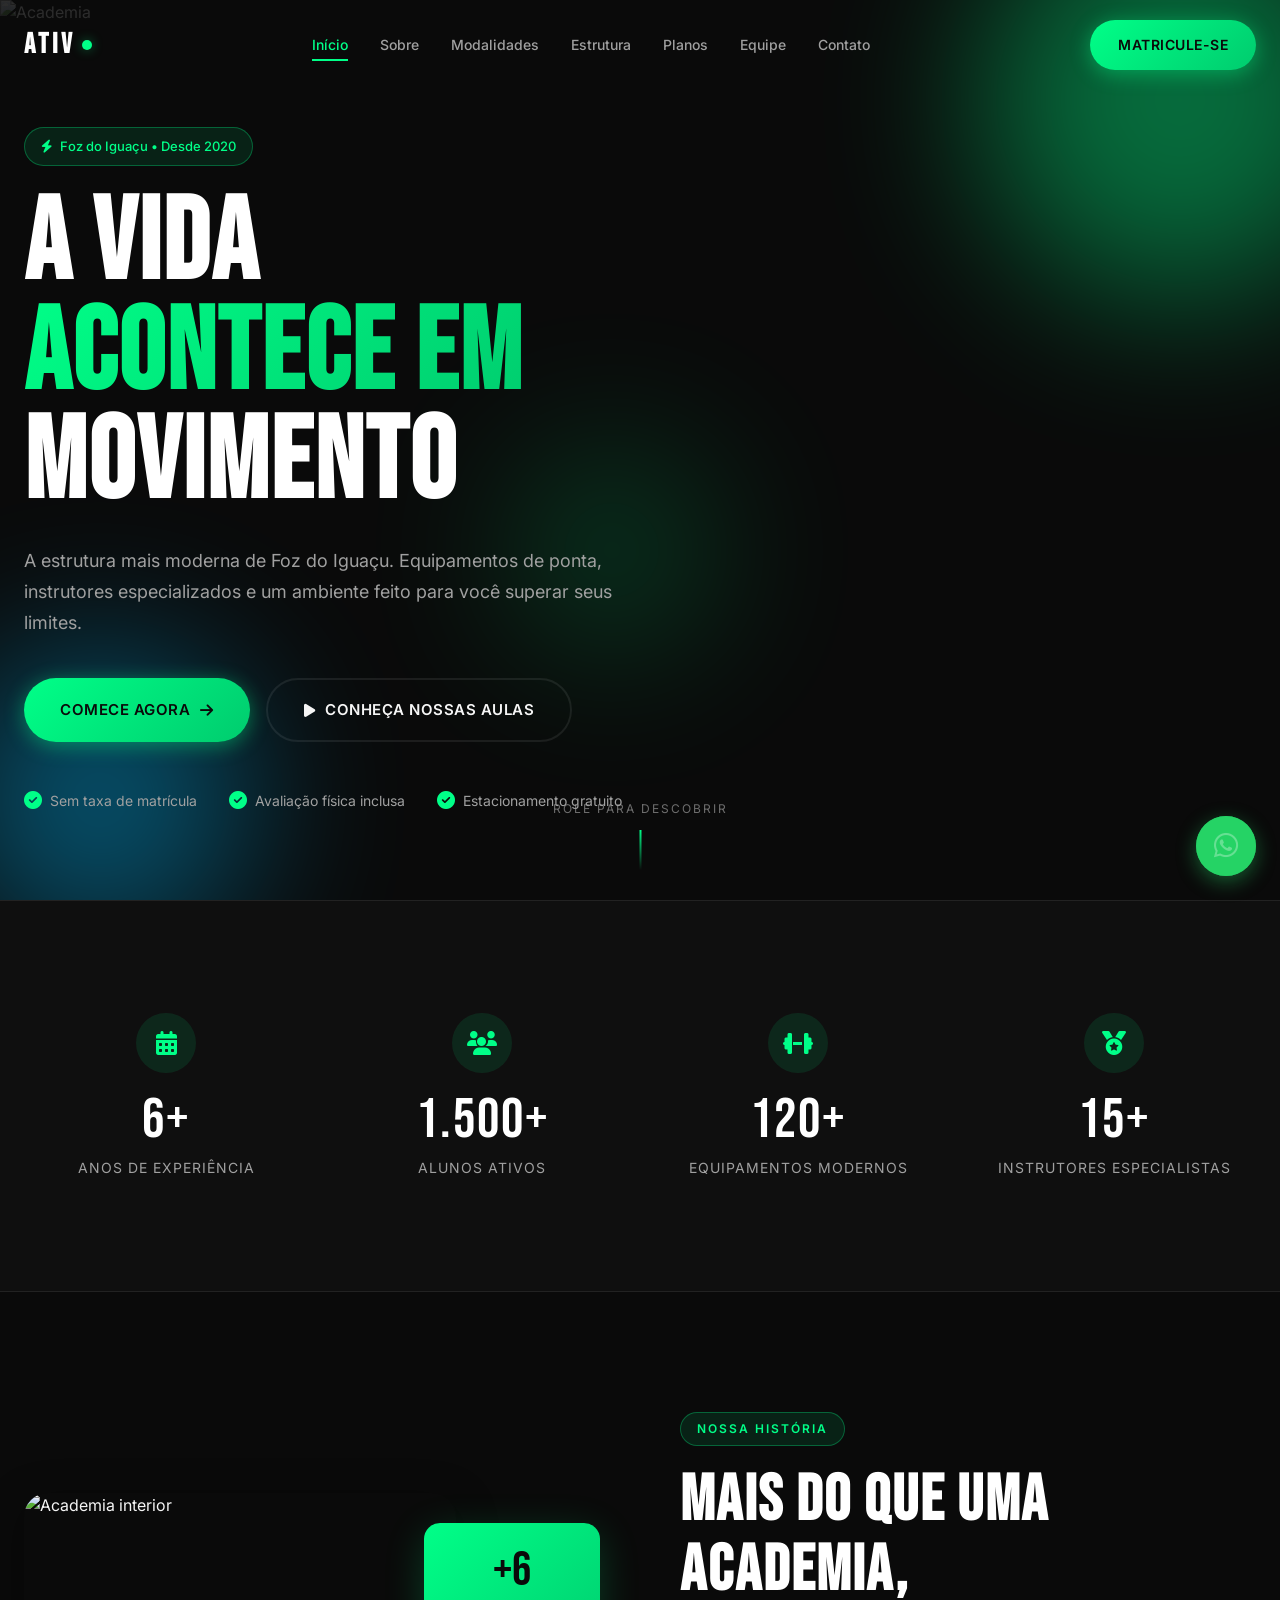
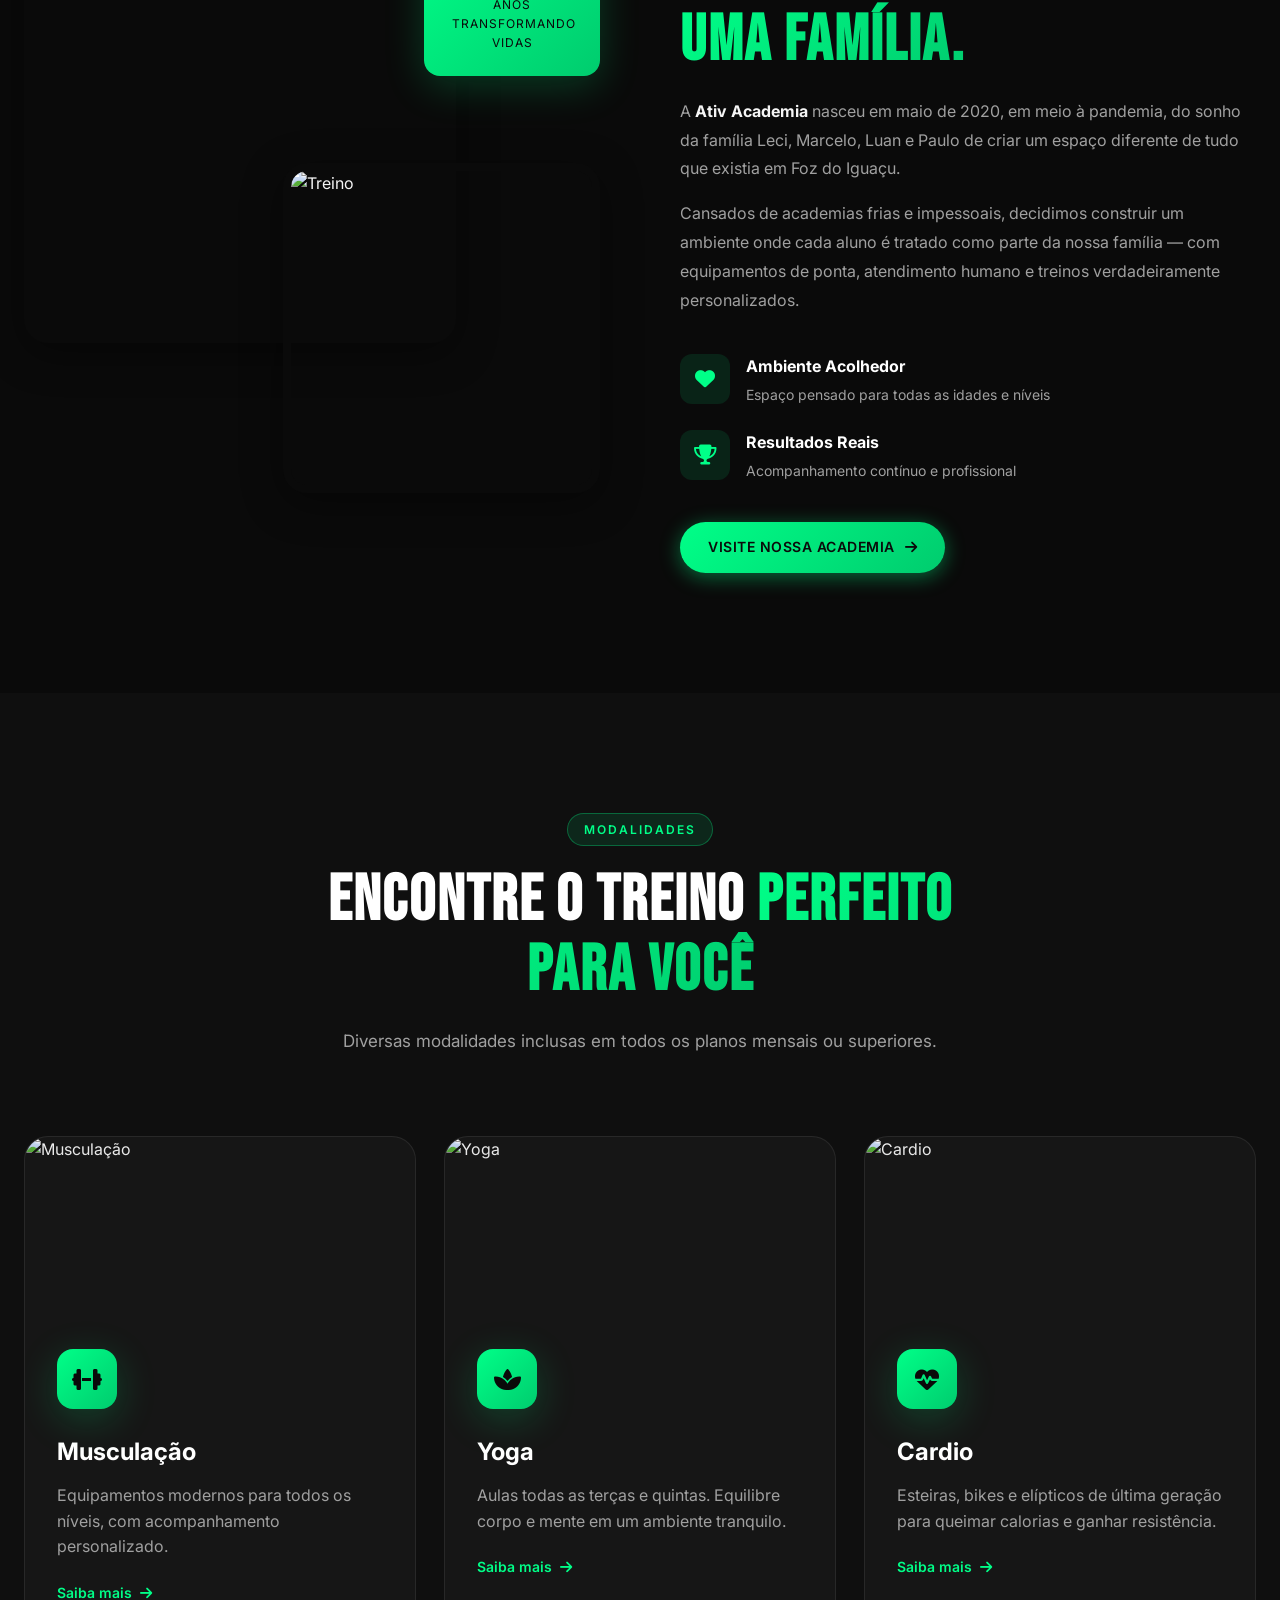
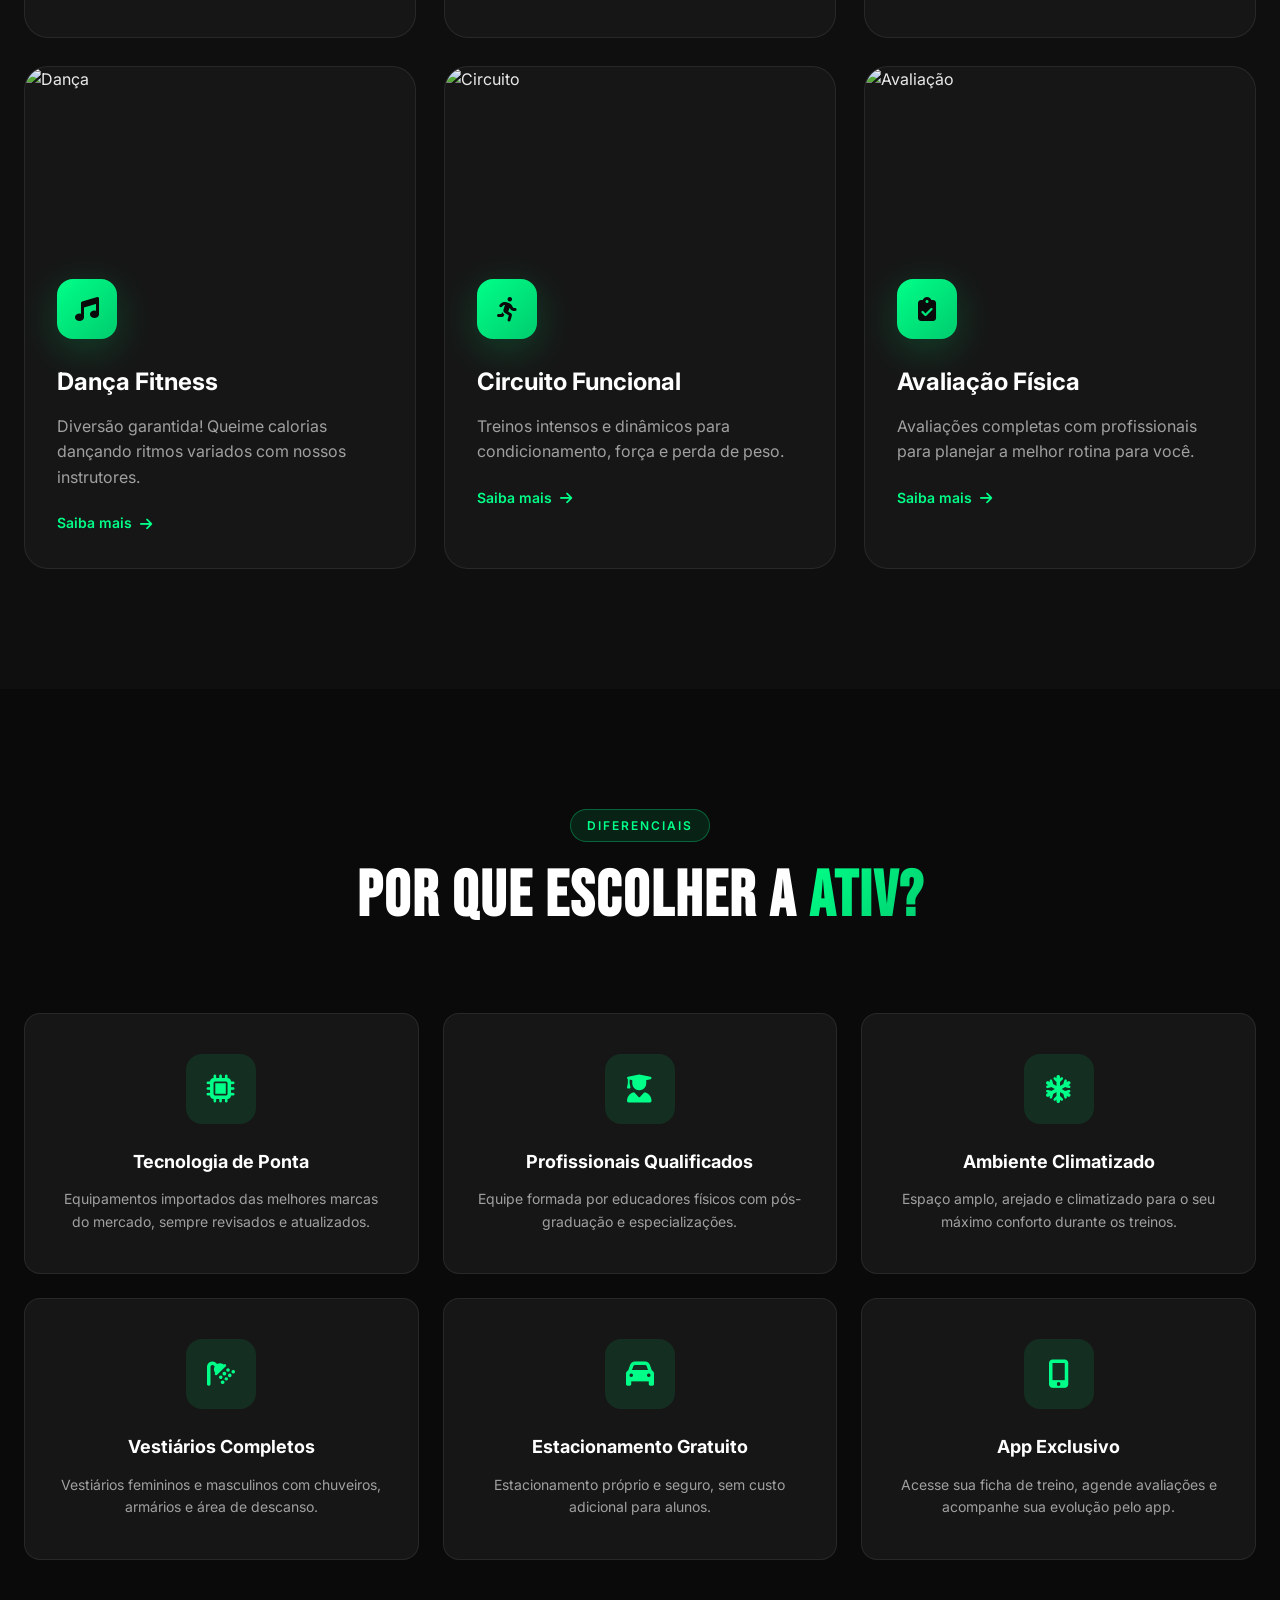
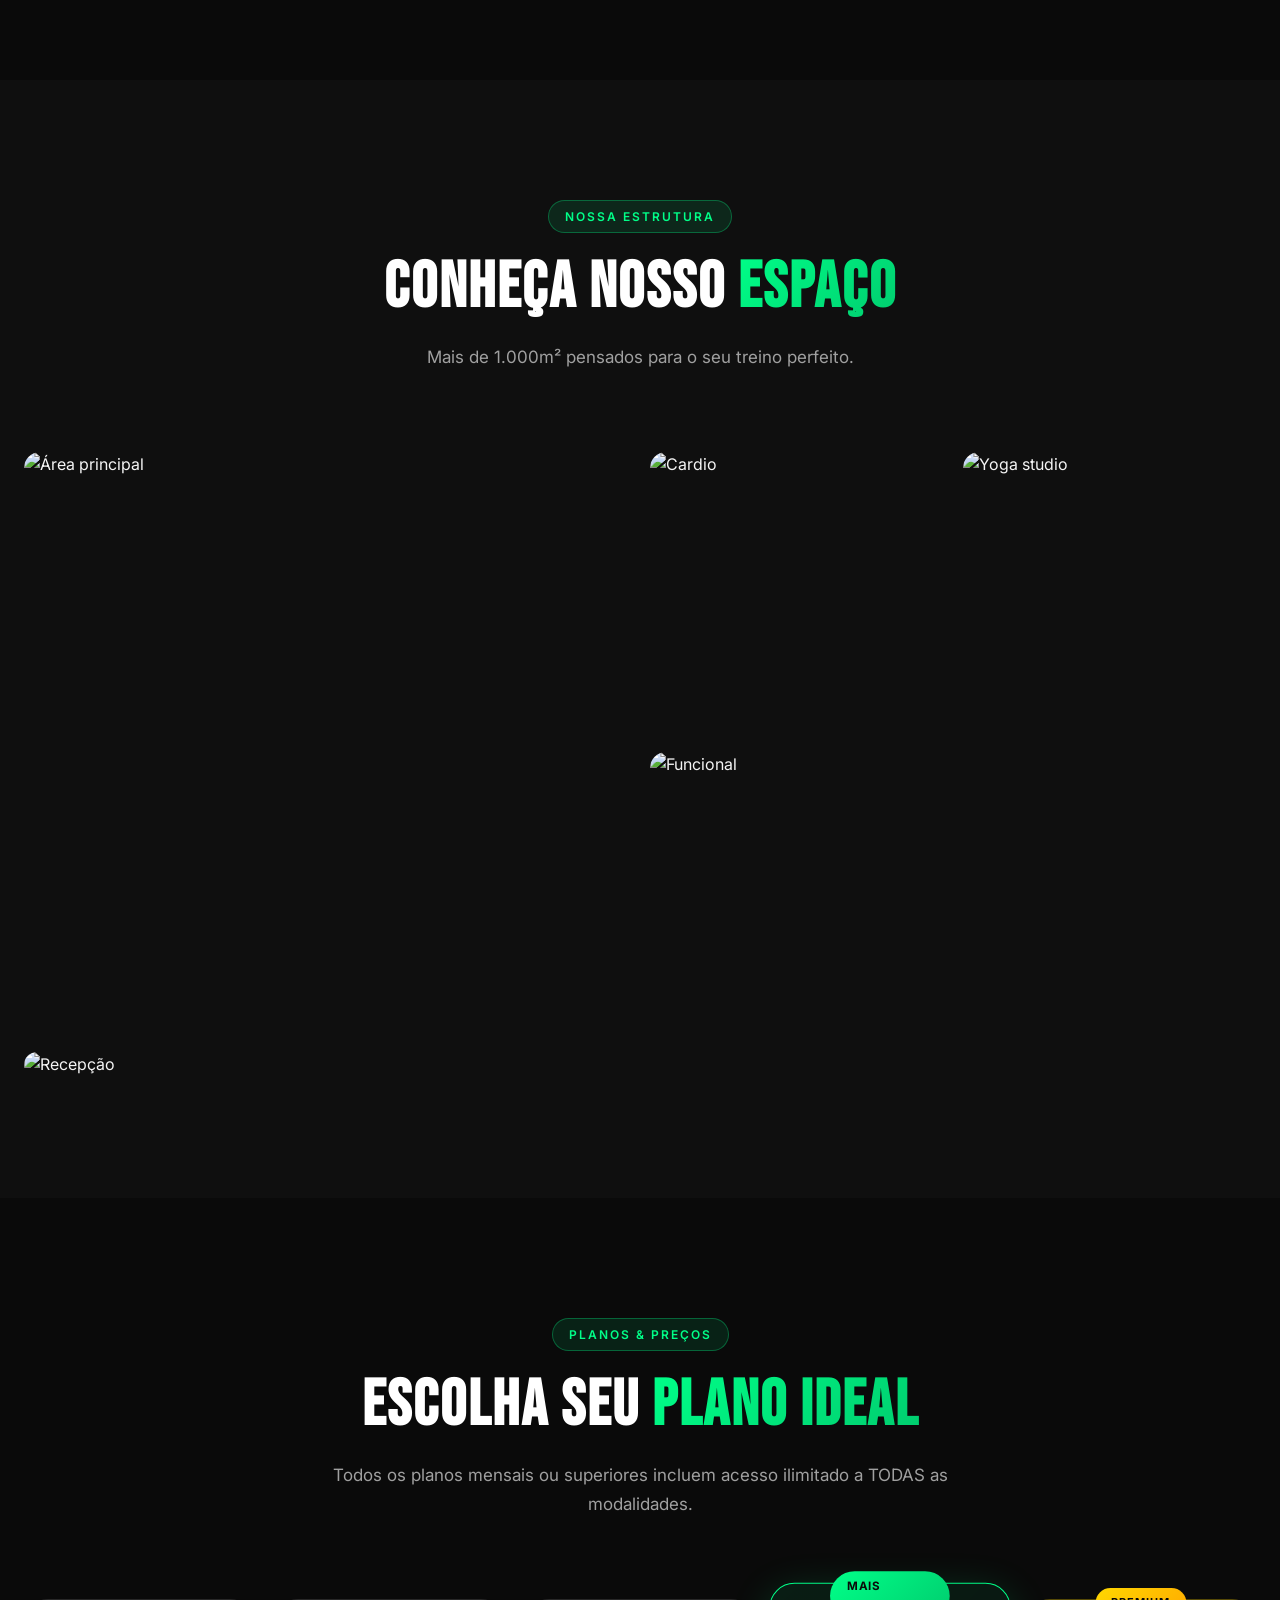
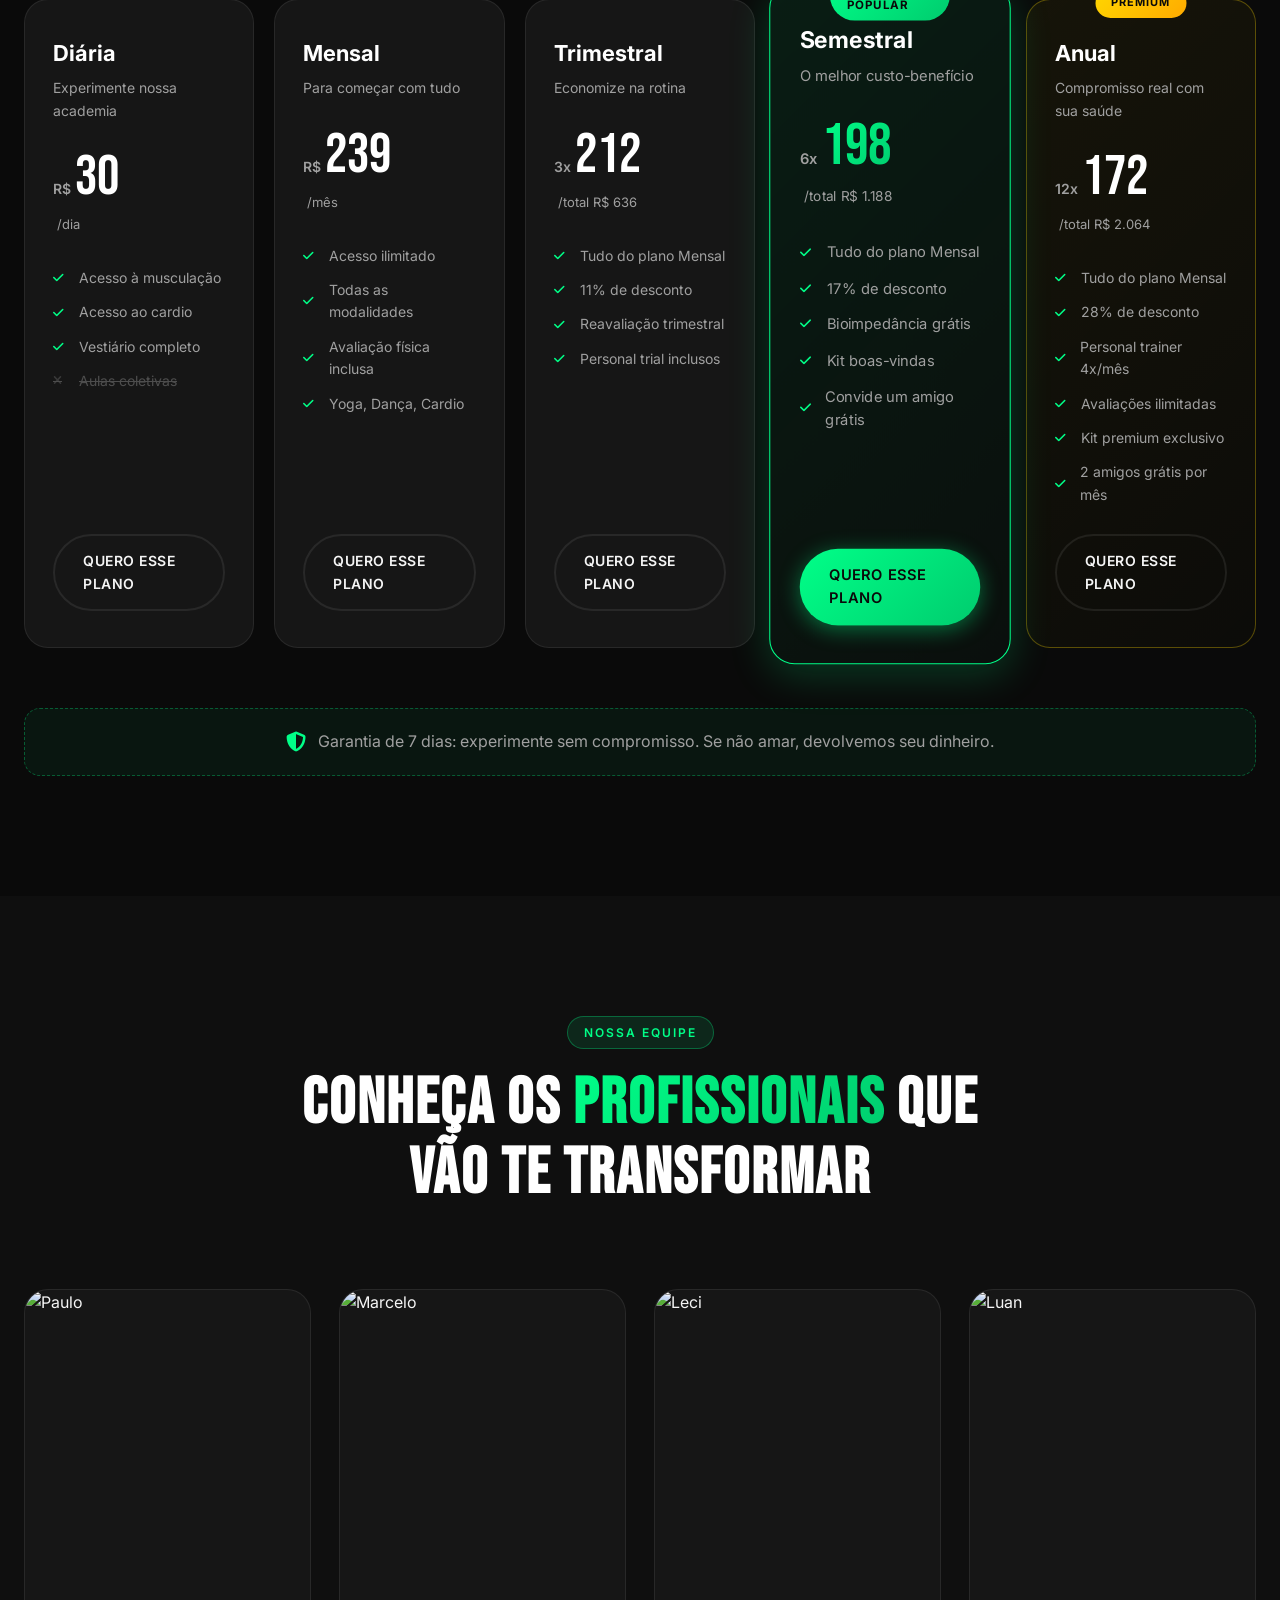
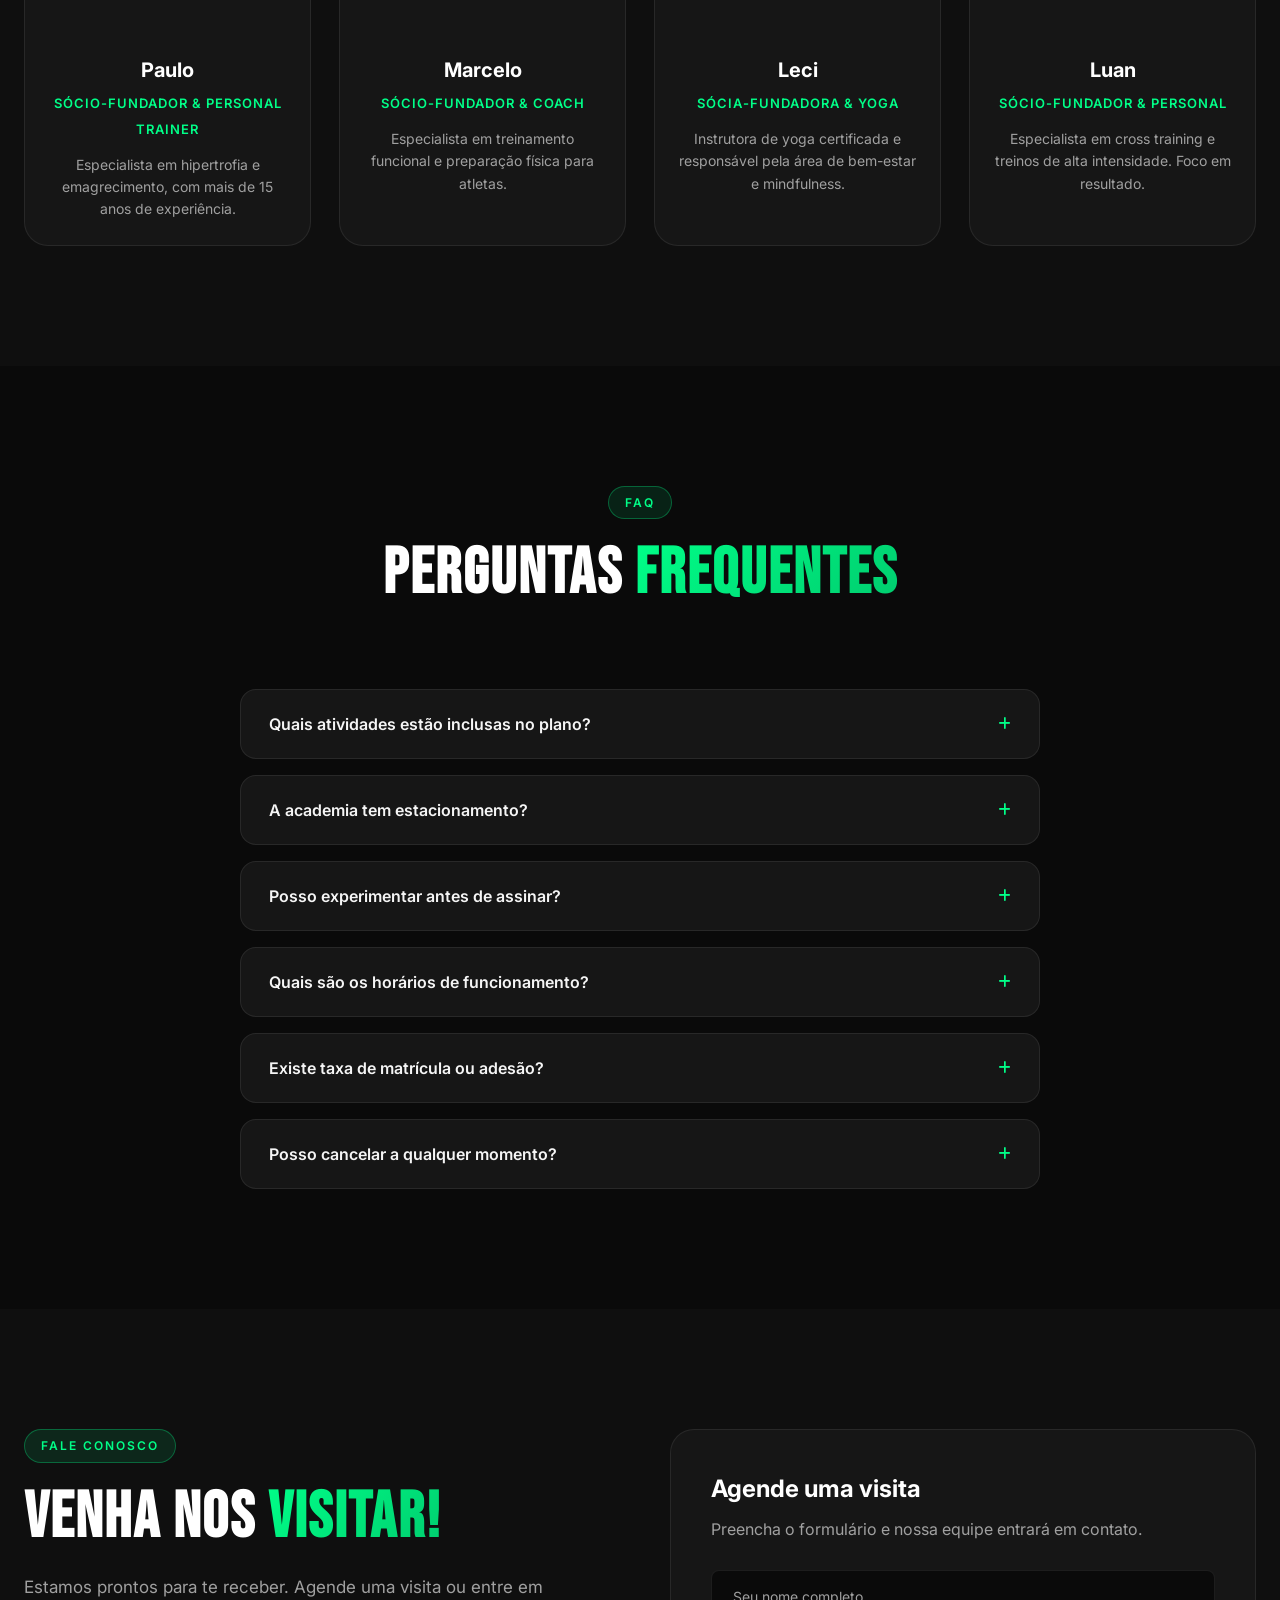
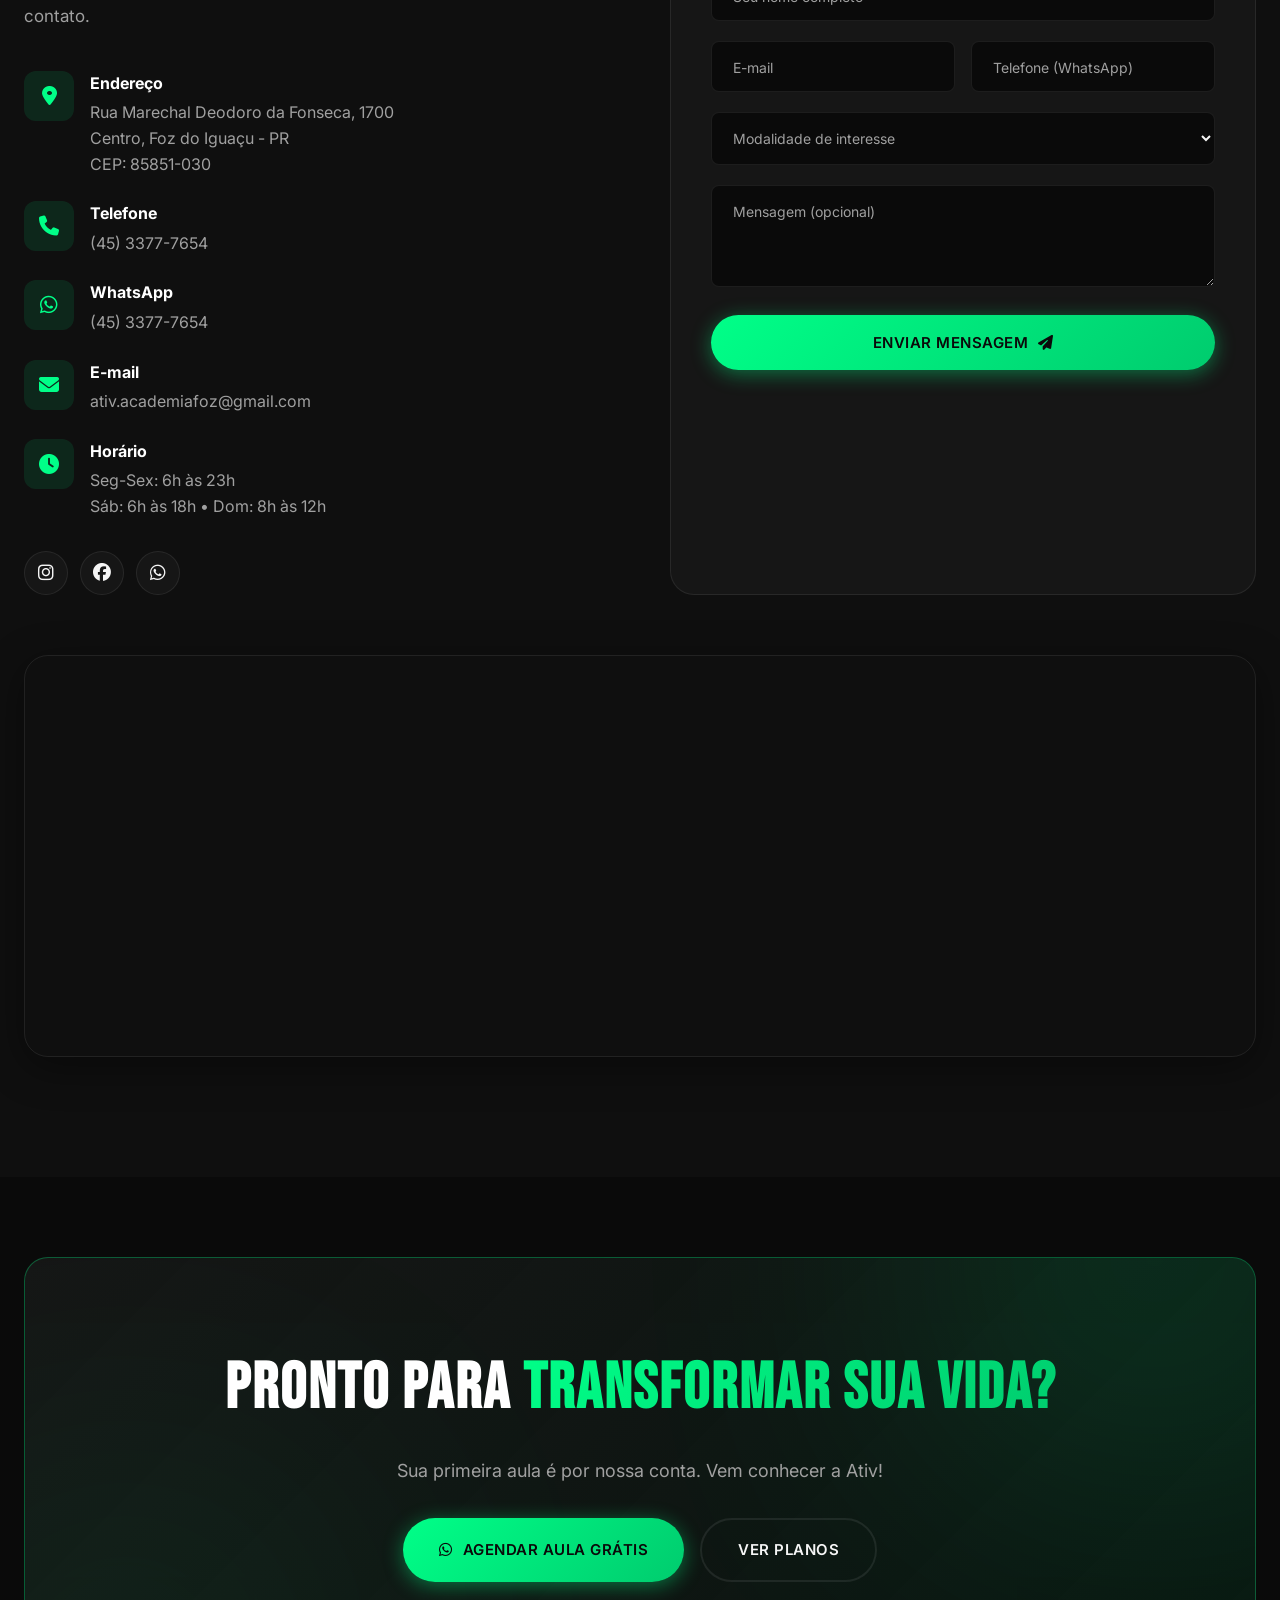
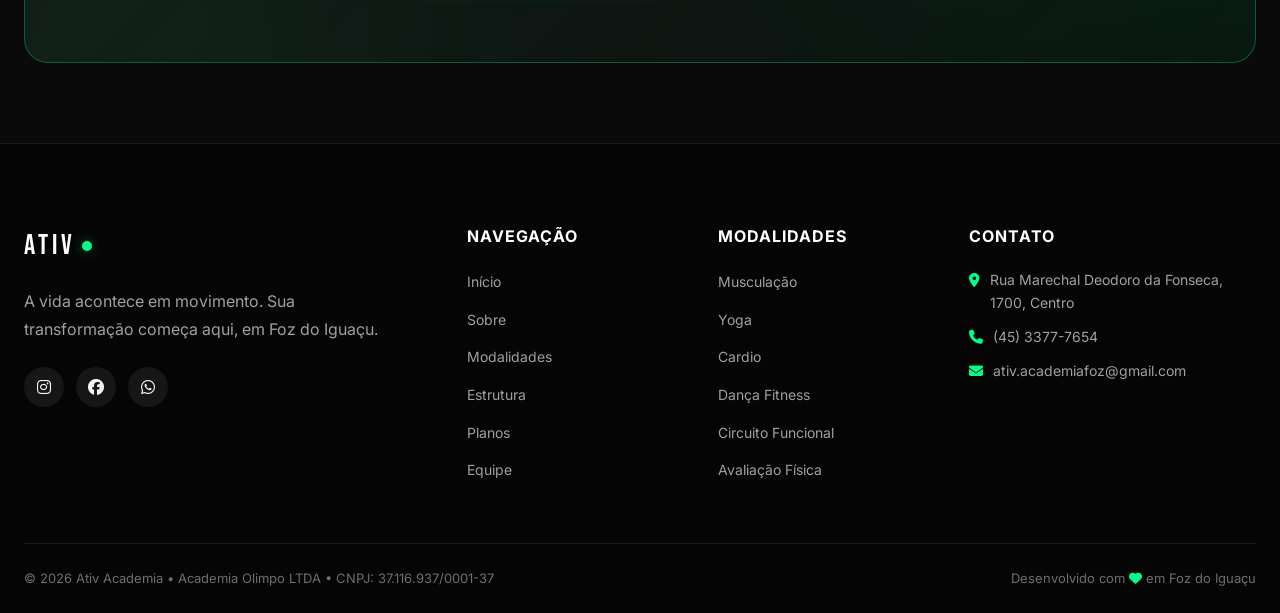
==== commit 12290a46: "Remoção da tela de Depoimentos" ====
--- a/index.html
+++ b/index.html
@@ -21,14 +21,6 @@
 </head>
 <body>
 
-    <!-- Loading Screen -->
-    <div class="loader" id="loader">
-        <div class="loader-content">
-            <div class="loader-logo">ATIV</div>
-            <div class="loader-bar"><div class="loader-progress"></div></div>
-        </div>
-    </div>
-
     <!-- Scroll Progress Bar -->
     <div class="scroll-progress" id="scrollProgress"></div>
 
@@ -566,73 +558,6 @@
         </div>
     </section>
 
-    <!-- Testimonials -->
-    <section class="testimonials">
-        <div class="container">
-            <div class="section-header" data-aos="fade-up">
-                <span class="section-tag">Depoimentos</span>
-                <h2 class="section-title">O que nossos <span class="text-gradient">alunos dizem</span></h2>
-            </div>
-            <div class="testimonials-slider" id="testimonialsSlider">
-                <div class="testimonial-card active">
-                    <div class="testimonial-quote"><i class="fas fa-quote-left"></i></div>
-                    <p class="testimonial-text">
-                        "A Ativ mudou completamente minha rotina. O ambiente é incrível, os professores são extremamente atenciosos e os resultados aparecem rápido. Indico de olhos fechados!"
-                    </p>
-                    <div class="testimonial-author">
-                        <img src="https://images.unsplash.com/photo-1494790108377-be9c29b29330?ixlib=rb-4.0.3&auto=format&fit=crop&w=200&q=80" alt="Cliente">
-                        <div>
-                            <h4>Mariana Silva</h4>
-                            <span>Aluna há 3 anos</span>
-                            <div class="rating">
-                                <i class="fas fa-star"></i><i class="fas fa-star"></i><i class="fas fa-star"></i><i class="fas fa-star"></i><i class="fas fa-star"></i>
-                            </div>
-                        </div>
-                    </div>
-                </div>
-
-                <div class="testimonial-card">
-                    <div class="testimonial-quote"><i class="fas fa-quote-left"></i></div>
-                    <p class="testimonial-text">
-                        "Comecei sem nenhuma experiência e fui muito bem acolhido. Hoje treino 5x por semana e nunca me senti tão bem. Equipamentos top e ambiente familiar."
-                    </p>
-                    <div class="testimonial-author">
-                        <img src="https://images.unsplash.com/photo-1500648767791-00dcc994a43e?ixlib=rb-4.0.3&auto=format&fit=crop&w=200&q=80" alt="Cliente">
-                        <div>
-                            <h4>Rafael Mendes</h4>
-                            <span>Aluno há 2 anos</span>
-                            <div class="rating">
-                                <i class="fas fa-star"></i><i class="fas fa-star"></i><i class="fas fa-star"></i><i class="fas fa-star"></i><i class="fas fa-star"></i>
-                            </div>
-                        </div>
-                    </div>
-                </div>
-
-                <div class="testimonial-card">
-                    <div class="testimonial-quote"><i class="fas fa-quote-left"></i></div>
-                    <p class="testimonial-text">
-                        "O yoga aqui é maravilhoso! A Leci é uma instrutora incrível e o estúdio é super tranquilo. Voltei a ter qualidade de vida depois de me matricular."
-                    </p>
-                    <div class="testimonial-author">
-                        <img src="https://images.unsplash.com/photo-1438761681033-6461ffad8d80?ixlib=rb-4.0.3&auto=format&fit=crop&w=200&q=80" alt="Cliente">
-                        <div>
-                            <h4>Camila Oliveira</h4>
-                            <span>Aluna há 1 ano</span>
-                            <div class="rating">
-                                <i class="fas fa-star"></i><i class="fas fa-star"></i><i class="fas fa-star"></i><i class="fas fa-star"></i><i class="fas fa-star"></i>
-                            </div>
-                        </div>
-                    </div>
-                </div>
-            </div>
-            <div class="slider-controls">
-                <button class="slider-btn" id="prevTestimonial" aria-label="Anterior"><i class="fas fa-chevron-left"></i></button>
-                <div class="slider-dots" id="sliderDots"></div>
-                <button class="slider-btn" id="nextTestimonial" aria-label="Próximo"><i class="fas fa-chevron-right"></i></button>
-            </div>
-        </div>
-    </section>
-
     <!-- FAQ -->
     <section class="faq">
         <div class="container">
@@ -883,7 +808,7 @@
             </div>
 
             <div class="footer-bottom">
-                <p>© 2026 Ativ Academia • Academia Olimpo LTDA • CNPJ: 37.116.937/0001-37</p>
+                <p>© <span id="currentYear">2026</span> Ativ Academia • Academia Olimpo LTDA • CNPJ: 37.116.937/0001-37</p>
                 <p>Desenvolvido com <i class="fas fa-heart"></i> em Foz do Iguaçu</p>
             </div>
         </div>
--- a/css/style.css
+++ b/css/style.css
@@ -82,54 +82,6 @@
 /* Selection */
 ::selection { background: var(--color-primary); color: var(--color-bg); }
 
-/* ============================================
-   LOADER
-============================================ */
-.loader {
-    position: fixed;
-    inset: 0;
-    background: var(--color-bg);
-    z-index: 9999;
-    display: flex;
-    align-items: center;
-    justify-content: center;
-    transition: opacity 0.6s ease, visibility 0.6s ease;
-}
-.loader.hidden {
-    opacity: 0;
-    visibility: hidden;
-}
-.loader-content {
-    text-align: center;
-}
-.loader-logo {
-    font-family: var(--font-display);
-    font-size: 80px;
-    letter-spacing: 8px;
-    background: var(--gradient-primary);
-    -webkit-background-clip: text;
-    -webkit-text-fill-color: transparent;
-    margin-bottom: 24px;
-    animation: pulse 1.5s ease-in-out infinite;
-}
-.loader-bar {
-    width: 200px;
-    height: 3px;
-    background: var(--color-card);
-    border-radius: var(--radius-full);
-    overflow: hidden;
-    margin: 0 auto;
-}
-.loader-progress {
-    height: 100%;
-    width: 0%;
-    background: var(--gradient-primary);
-    animation: loaderProgress 1.4s ease-in-out forwards;
-}
-@keyframes loaderProgress {
-    0% { width: 0%; }
-    100% { width: 100%; }
-}
 @keyframes pulse {
     0%, 100% { opacity: 1; }
     50% { opacity: 0.5; }
@@ -1106,115 +1058,6 @@
 }
 
 /* ============================================
-   TESTIMONIALS
-============================================ */
-.testimonials-slider {
-    position: relative;
-    max-width: 800px;
-    margin: 0 auto 40px;
-    min-height: 320px;
-}
-.testimonial-card {
-    position: absolute;
-    inset: 0;
-    background: var(--color-card);
-    border: 1px solid var(--color-border);
-    border-radius: var(--radius-lg);
-    padding: 48px;
-    text-align: center;
-    opacity: 0;
-    transform: translateY(20px);
-    transition: all 0.6s ease;
-    visibility: hidden;
-}
-.testimonial-card.active {
-    opacity: 1;
-    transform: translateY(0);
-    visibility: visible;
-}
-.testimonial-quote {
-    color: var(--color-primary);
-    font-size: 40px;
-    margin-bottom: 20px;
-    opacity: 0.5;
-}
-.testimonial-text {
-    color: var(--color-text);
-    font-size: 18px;
-    line-height: 1.7;
-    margin-bottom: 32px;
-    font-style: italic;
-}
-.testimonial-author {
-    display: flex;
-    align-items: center;
-    justify-content: center;
-    gap: 16px;
-}
-.testimonial-author img {
-    width: 60px;
-    height: 60px;
-    border-radius: 50%;
-    object-fit: cover;
-    border: 2px solid var(--color-primary);
-}
-.testimonial-author h4 {
-    color: var(--color-white);
-    margin-bottom: 2px;
-    text-align: left;
-}
-.testimonial-author span {
-    color: var(--color-text-muted);
-    font-size: 13px;
-    display: block;
-    text-align: left;
-}
-.rating {
-    color: #ffd700;
-    font-size: 14px;
-    margin-top: 4px;
-    display: flex;
-    gap: 2px;
-}
-.slider-controls {
-    display: flex;
-    align-items: center;
-    justify-content: center;
-    gap: 16px;
-}
-.slider-btn {
-    width: 48px;
-    height: 48px;
-    background: var(--color-card);
-    border: 1px solid var(--color-border);
-    border-radius: 50%;
-    color: var(--color-text);
-    transition: all var(--transition);
-}
-.slider-btn:hover {
-    background: var(--color-primary);
-    color: var(--color-bg);
-    border-color: var(--color-primary);
-}
-.slider-dots {
-    display: flex;
-    gap: 8px;
-}
-.slider-dot {
-    width: 10px;
-    height: 10px;
-    border-radius: 50%;
-    background: var(--color-border);
-    transition: all var(--transition);
-    cursor: pointer;
-}
-.slider-dot.active {
-    background: var(--color-primary);
-    width: 30px;
-    border-radius: var(--radius-full);
-}
-
-/* ============================================
    FAQ
 ============================================ */
 .faq-list {
@@ -1400,7 +1243,7 @@
     font-size: 14px;
     transition: all var(--transition);
     pointer-events: none;
-    background: var(--color-card);
+    background: transparent;
     padding: 0 6px;
 }
 .form-group input:focus + label,
@@ -1412,6 +1255,7 @@
     top: -8px;
     font-size: 12px;
     color: var(--color-primary);
+    background: var(--color-card);
 }
 /* Garante que a label tenha fundo cor do card mesmo dentro do form */
 .form-group input,
@@ -1694,9 +1538,6 @@
     .cta-box { padding: 60px 24px; }
     .cta-buttons { flex-direction: column; }
     .cta-buttons .btn { width: 100%; }
-    .testimonial-card { padding: 32px 24px; }
-    .testimonial-author { flex-direction: column; }
-    .testimonial-author h4, .testimonial-author span { text-align: center; }
     .about-img-main { width: 85%; height: 70%; }
     .about-img-secondary { width: 60%; height: 50%; }
     .about-badge { padding: 16px 20px; top: 20px; }
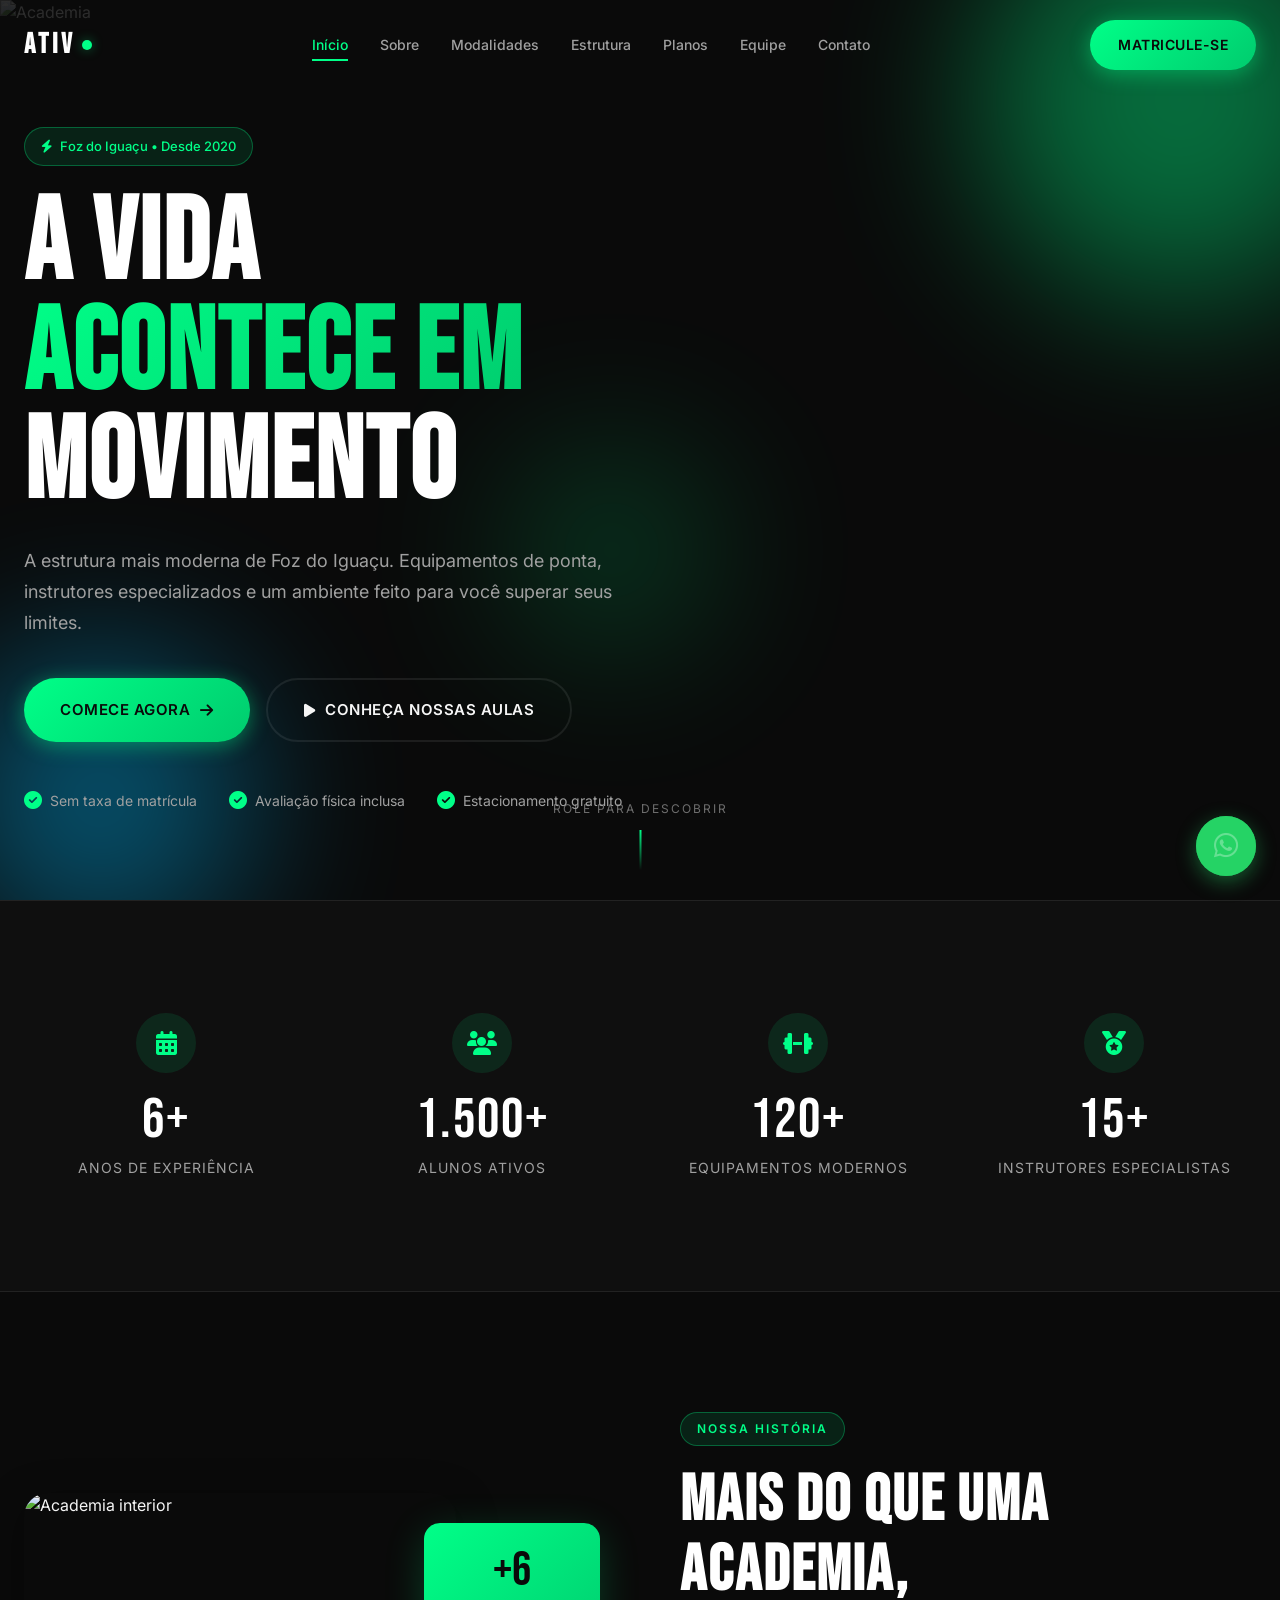
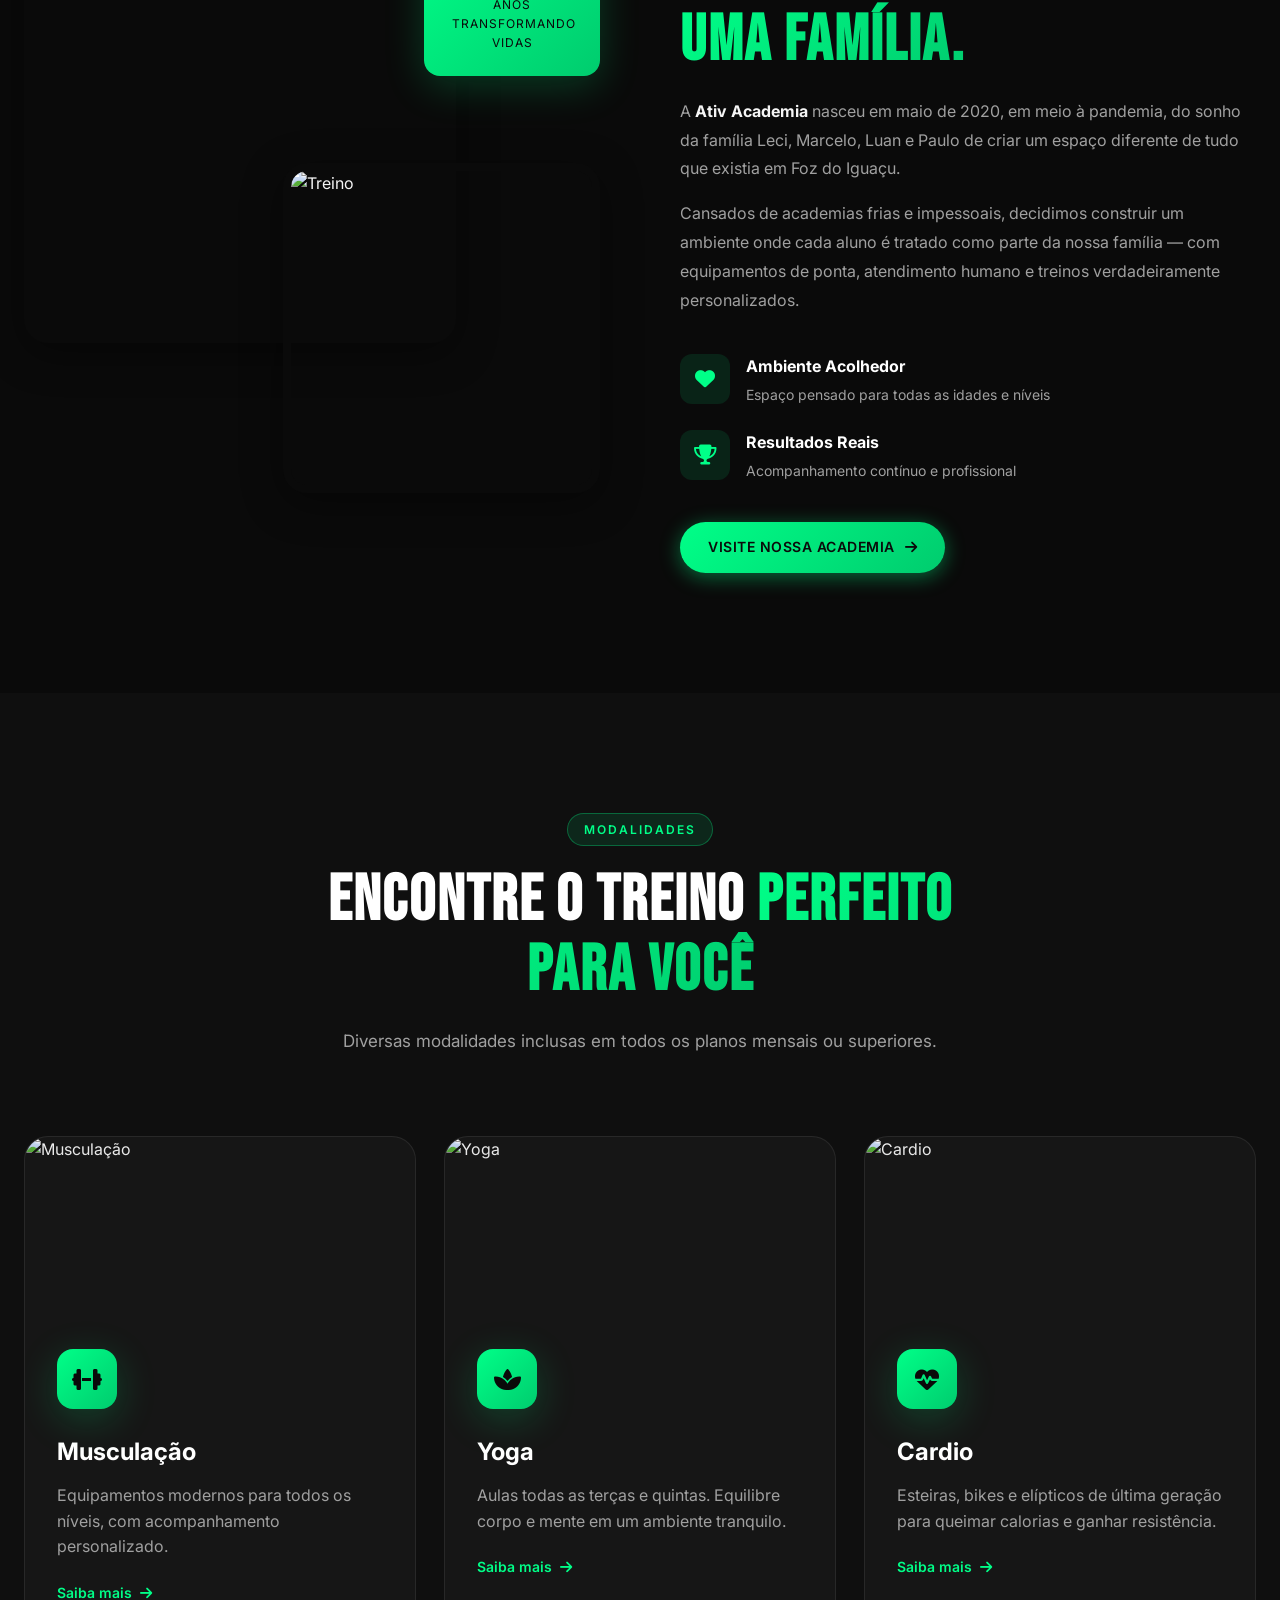
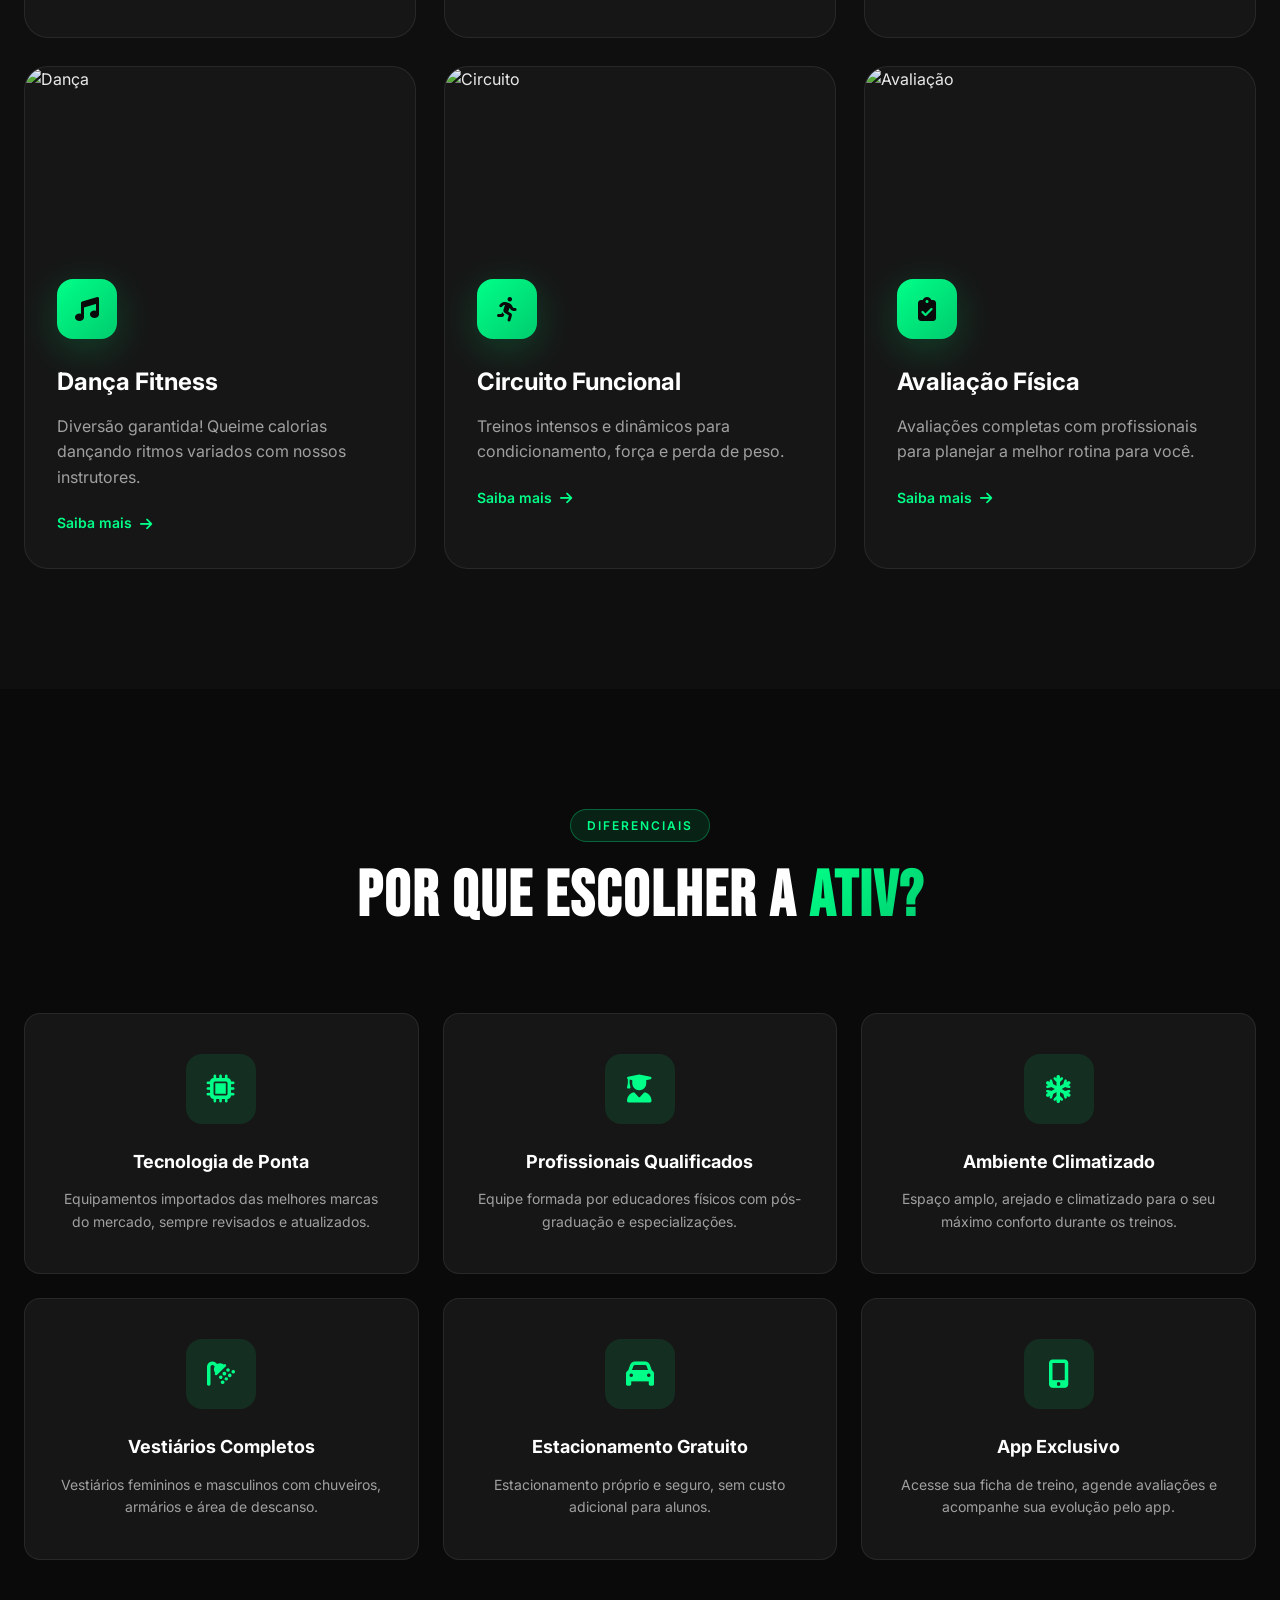
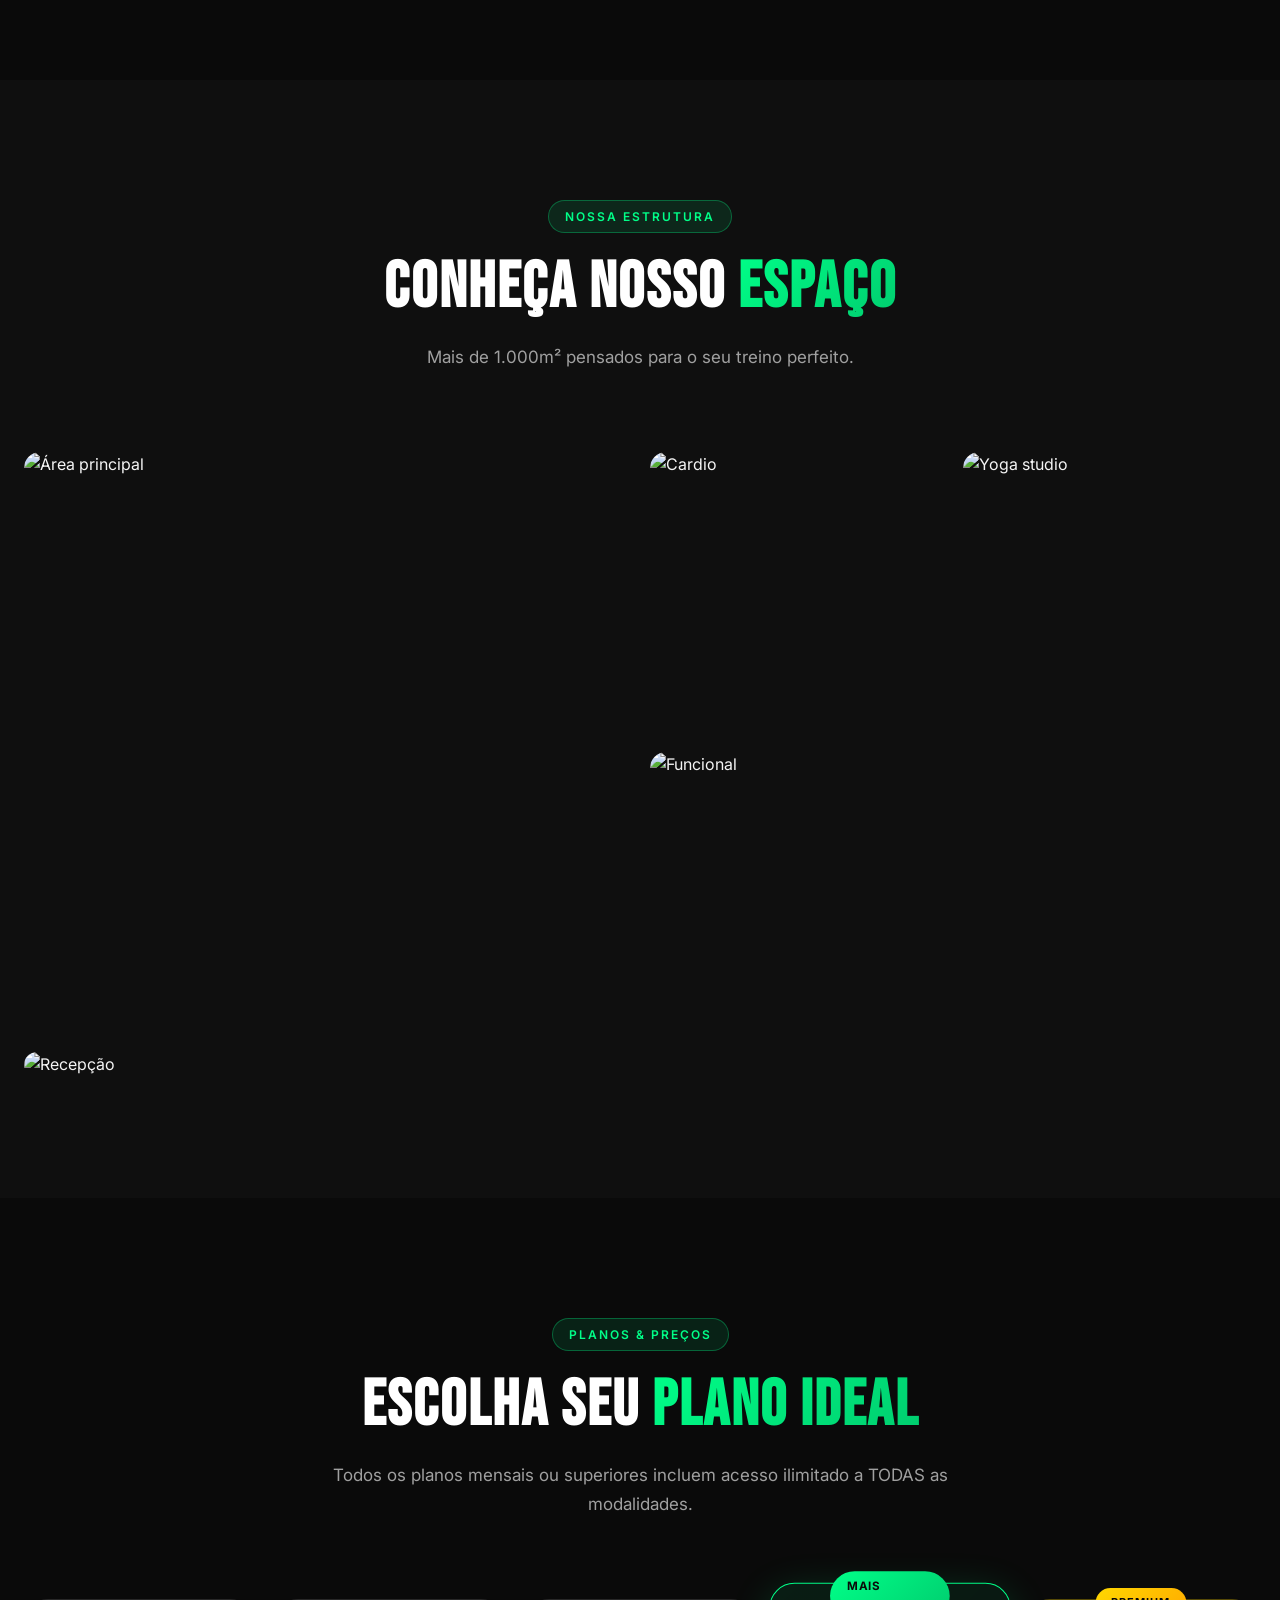
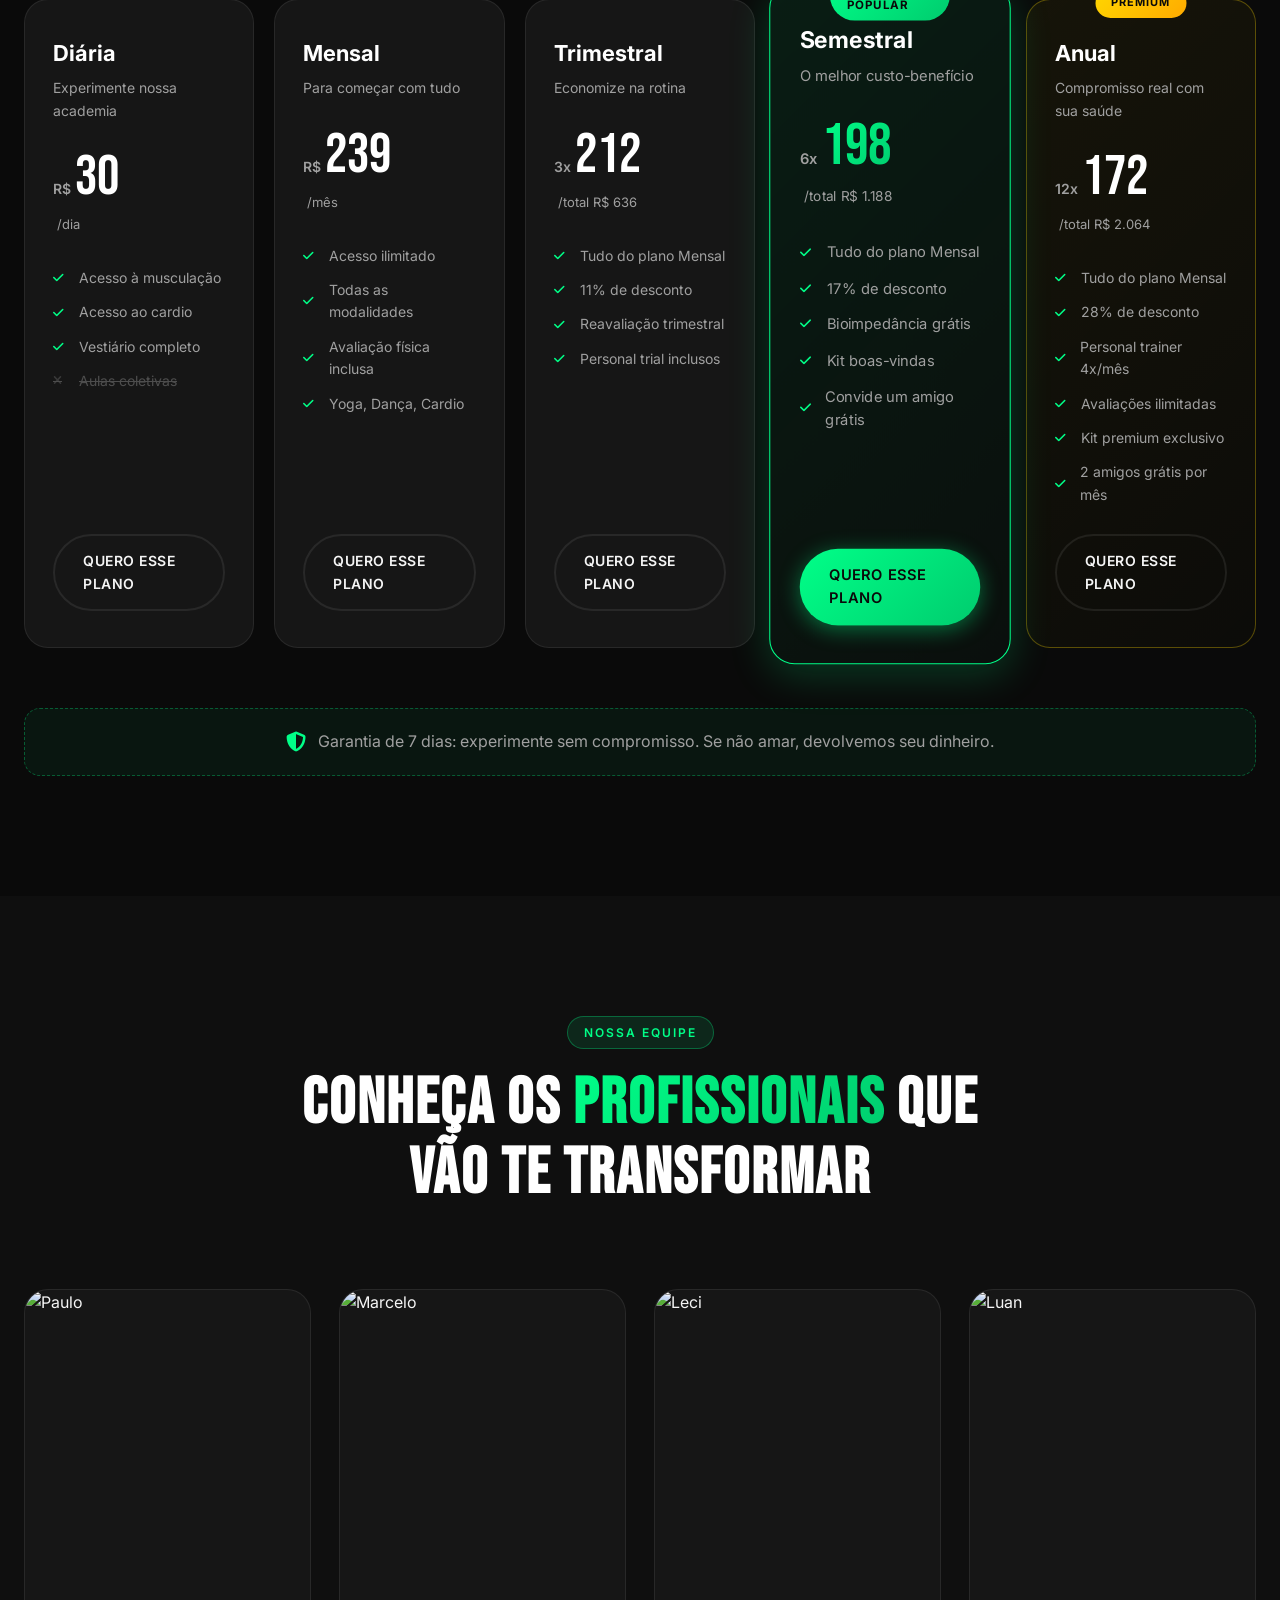
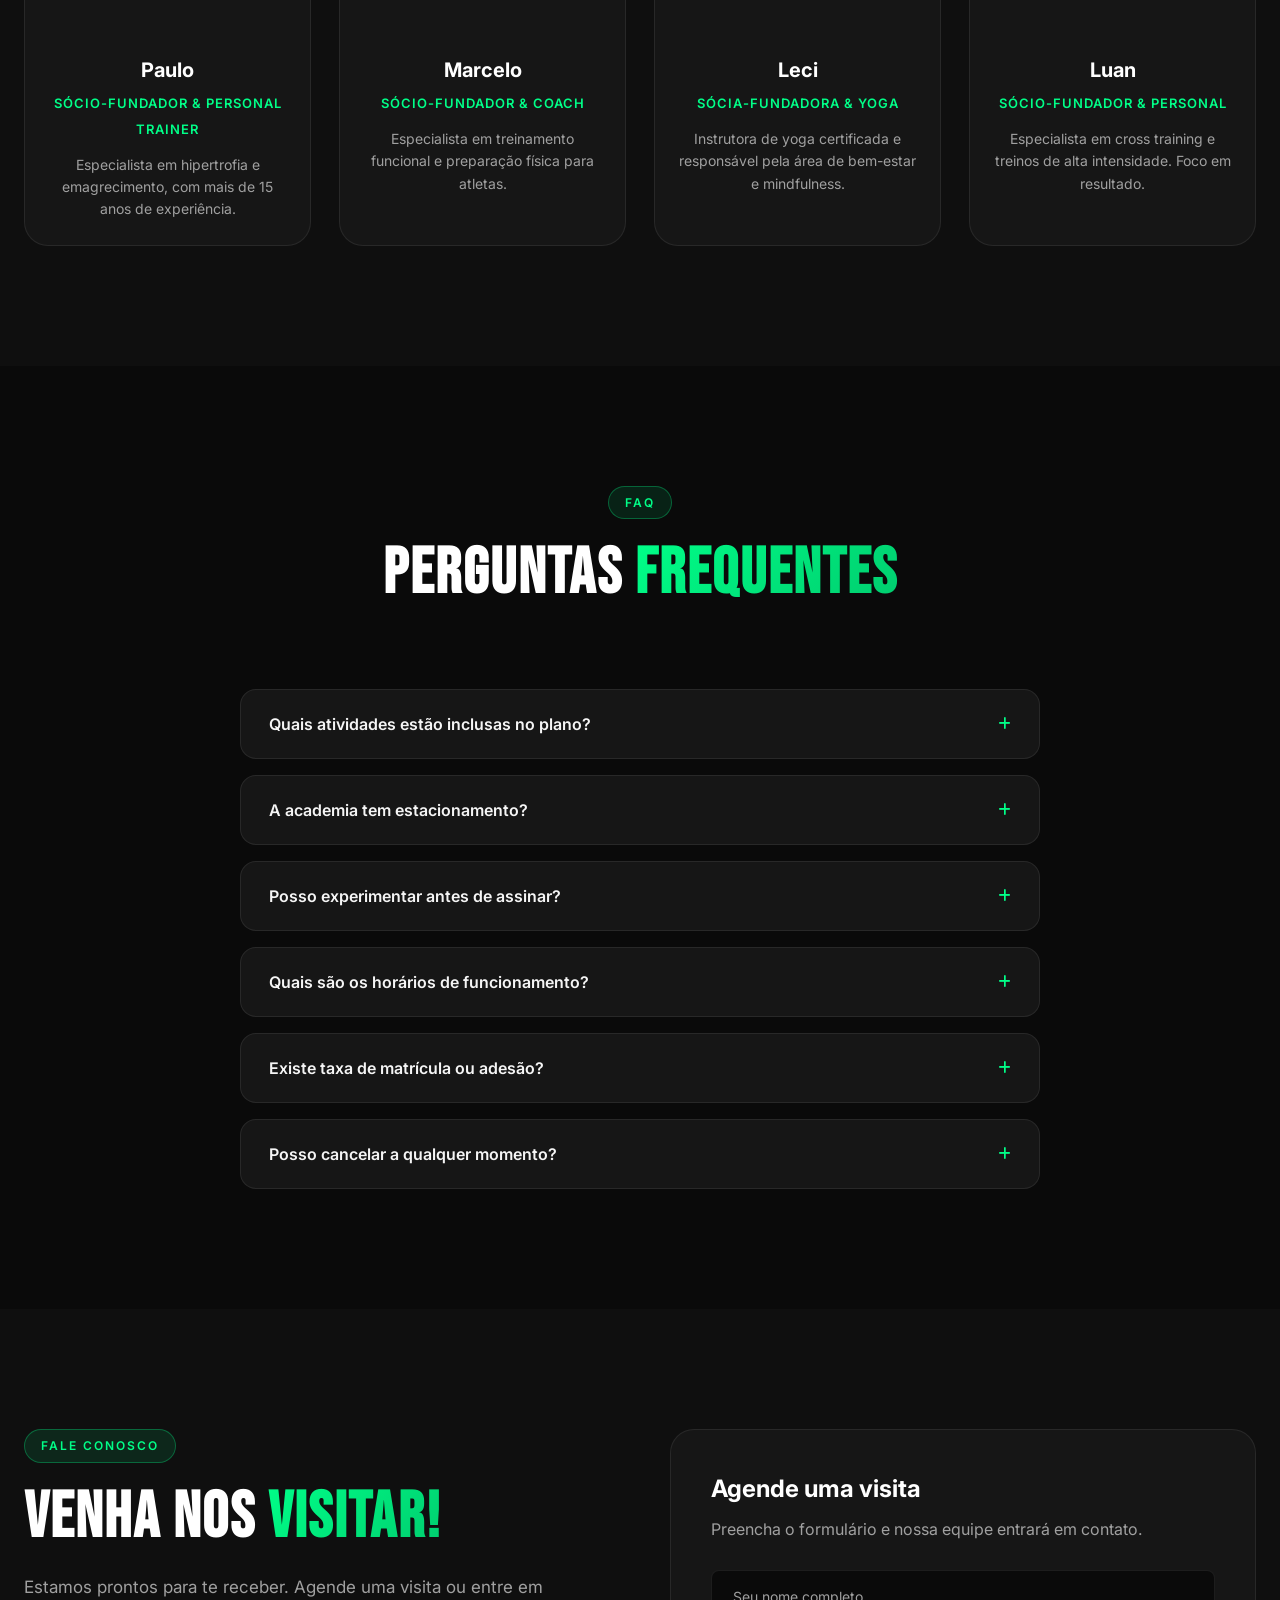
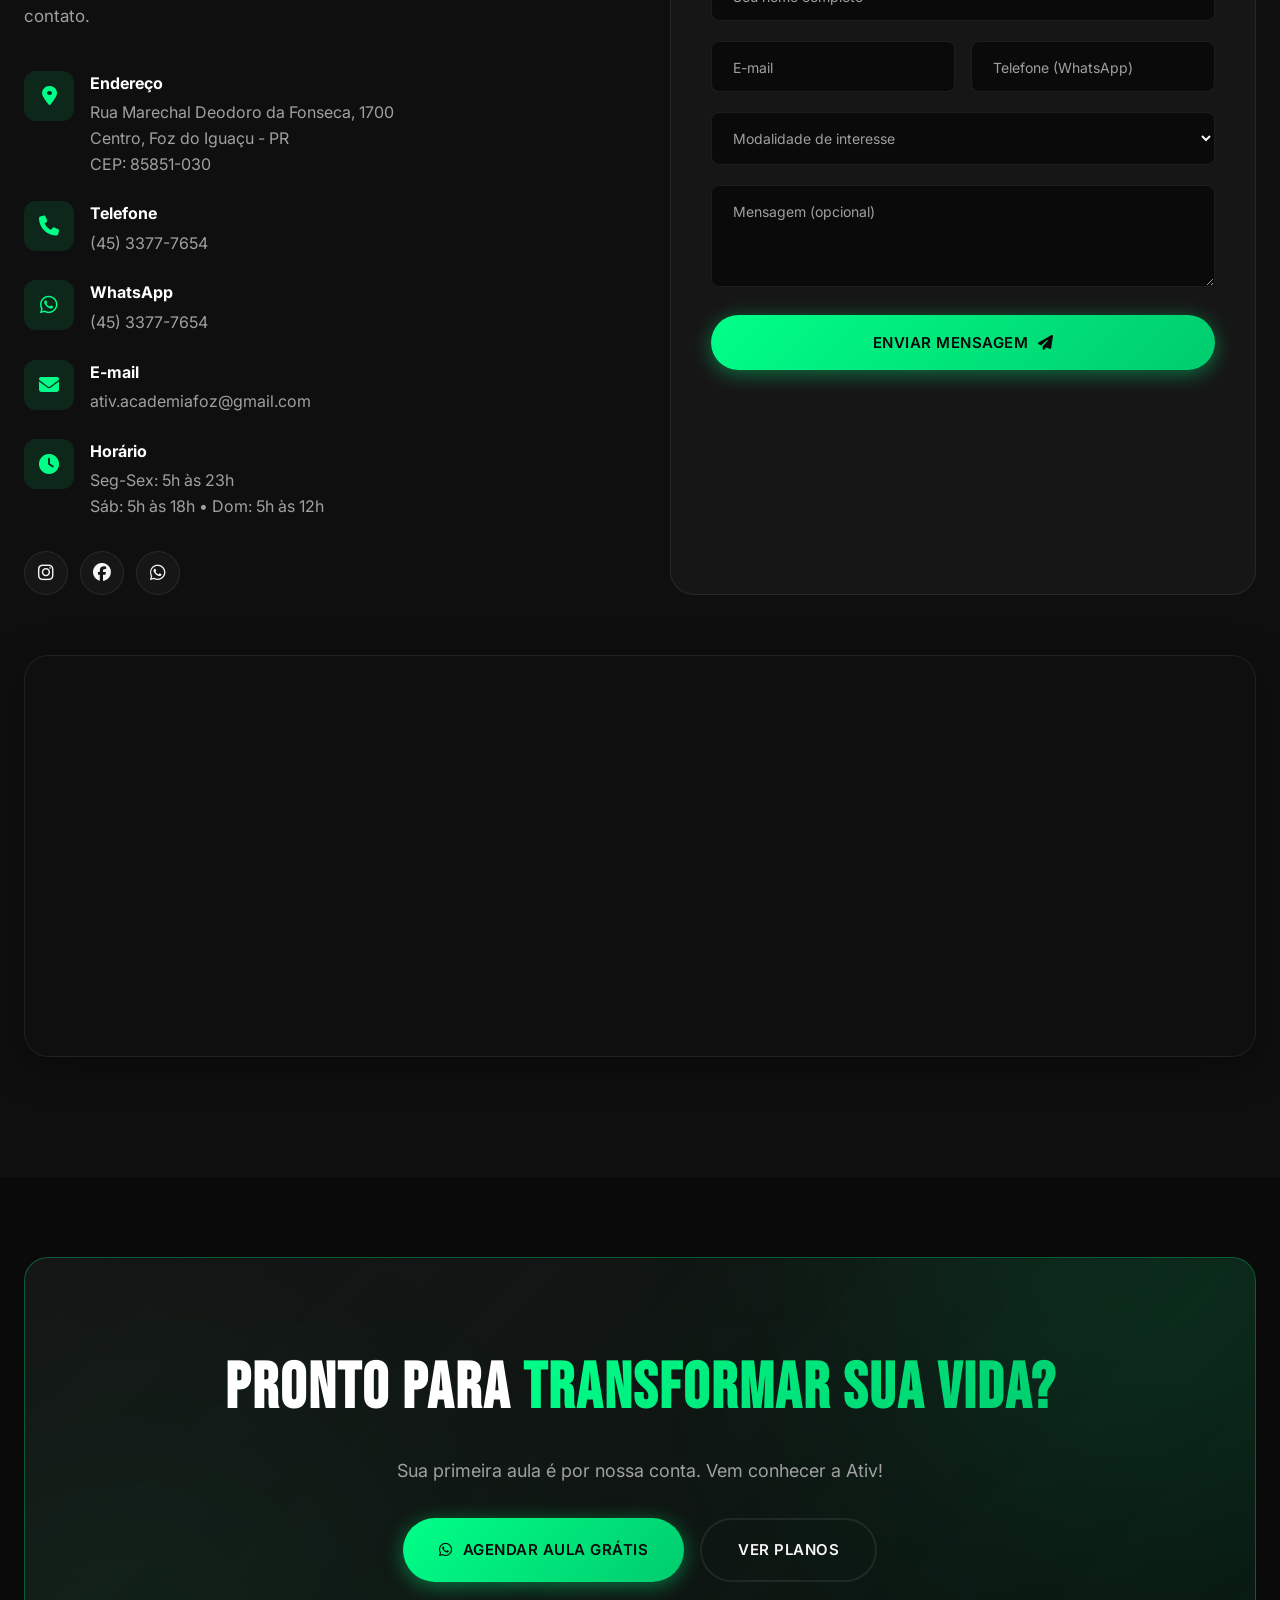
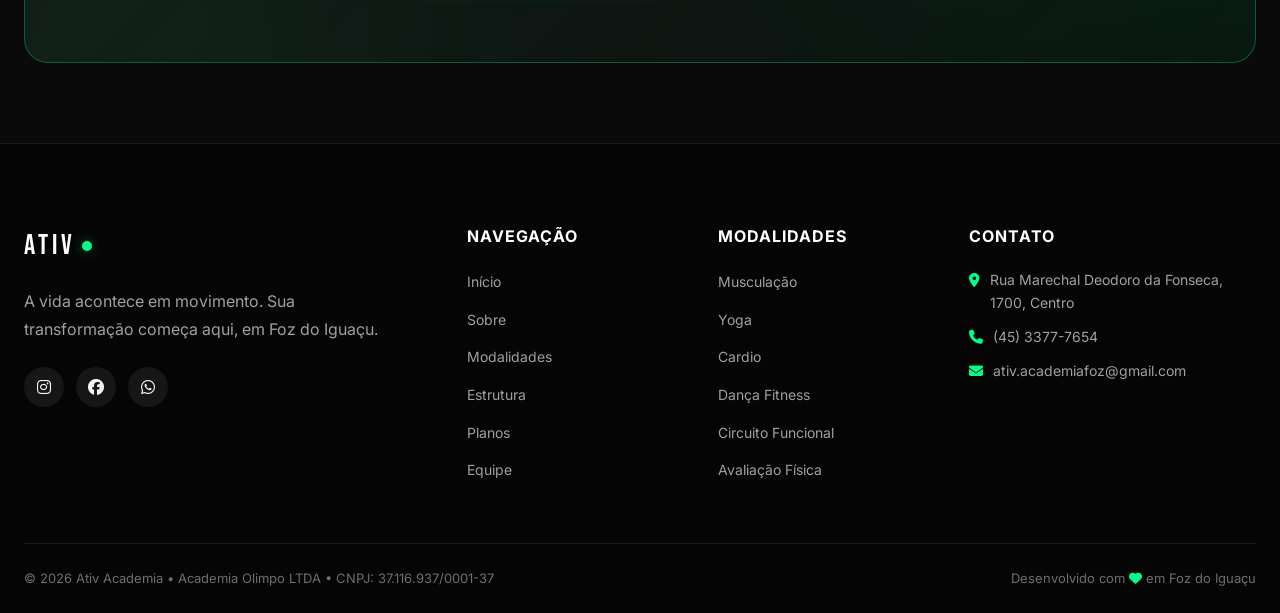
==== commit add67597: "Atualiza horários de funcionamento (abre às 5h)" ====
--- a/index.html
+++ b/index.html
@@ -602,7 +602,7 @@
                         <i class="fas fa-plus"></i>
                     </button>
                     <div class="faq-answer">
-                        <p><strong>Segunda a Sexta:</strong> 6h às 23h<br><strong>Sábados:</strong> 6h às 18h<br><strong>Domingos:</strong> 8h às 12h</p>
+                        <p><strong>Segunda a Sexta:</strong> 5h às 23h<br><strong>Sábados:</strong> 5h às 18h<br><strong>Domingos:</strong> 5h às 12h</p>
                     </div>
                 </div>
 
@@ -671,7 +671,7 @@
                             <div class="contato-icon"><i class="fas fa-clock"></i></div>
                             <div>
                                 <h4>Horário</h4>
-                                <p>Seg-Sex: 6h às 23h<br>Sáb: 6h às 18h • Dom: 8h às 12h</p>
+                                <p>Seg-Sex: 5h às 23h<br>Sáb: 5h às 18h • Dom: 5h às 12h</p>
                             </div>
                         </div>
                     </div>
